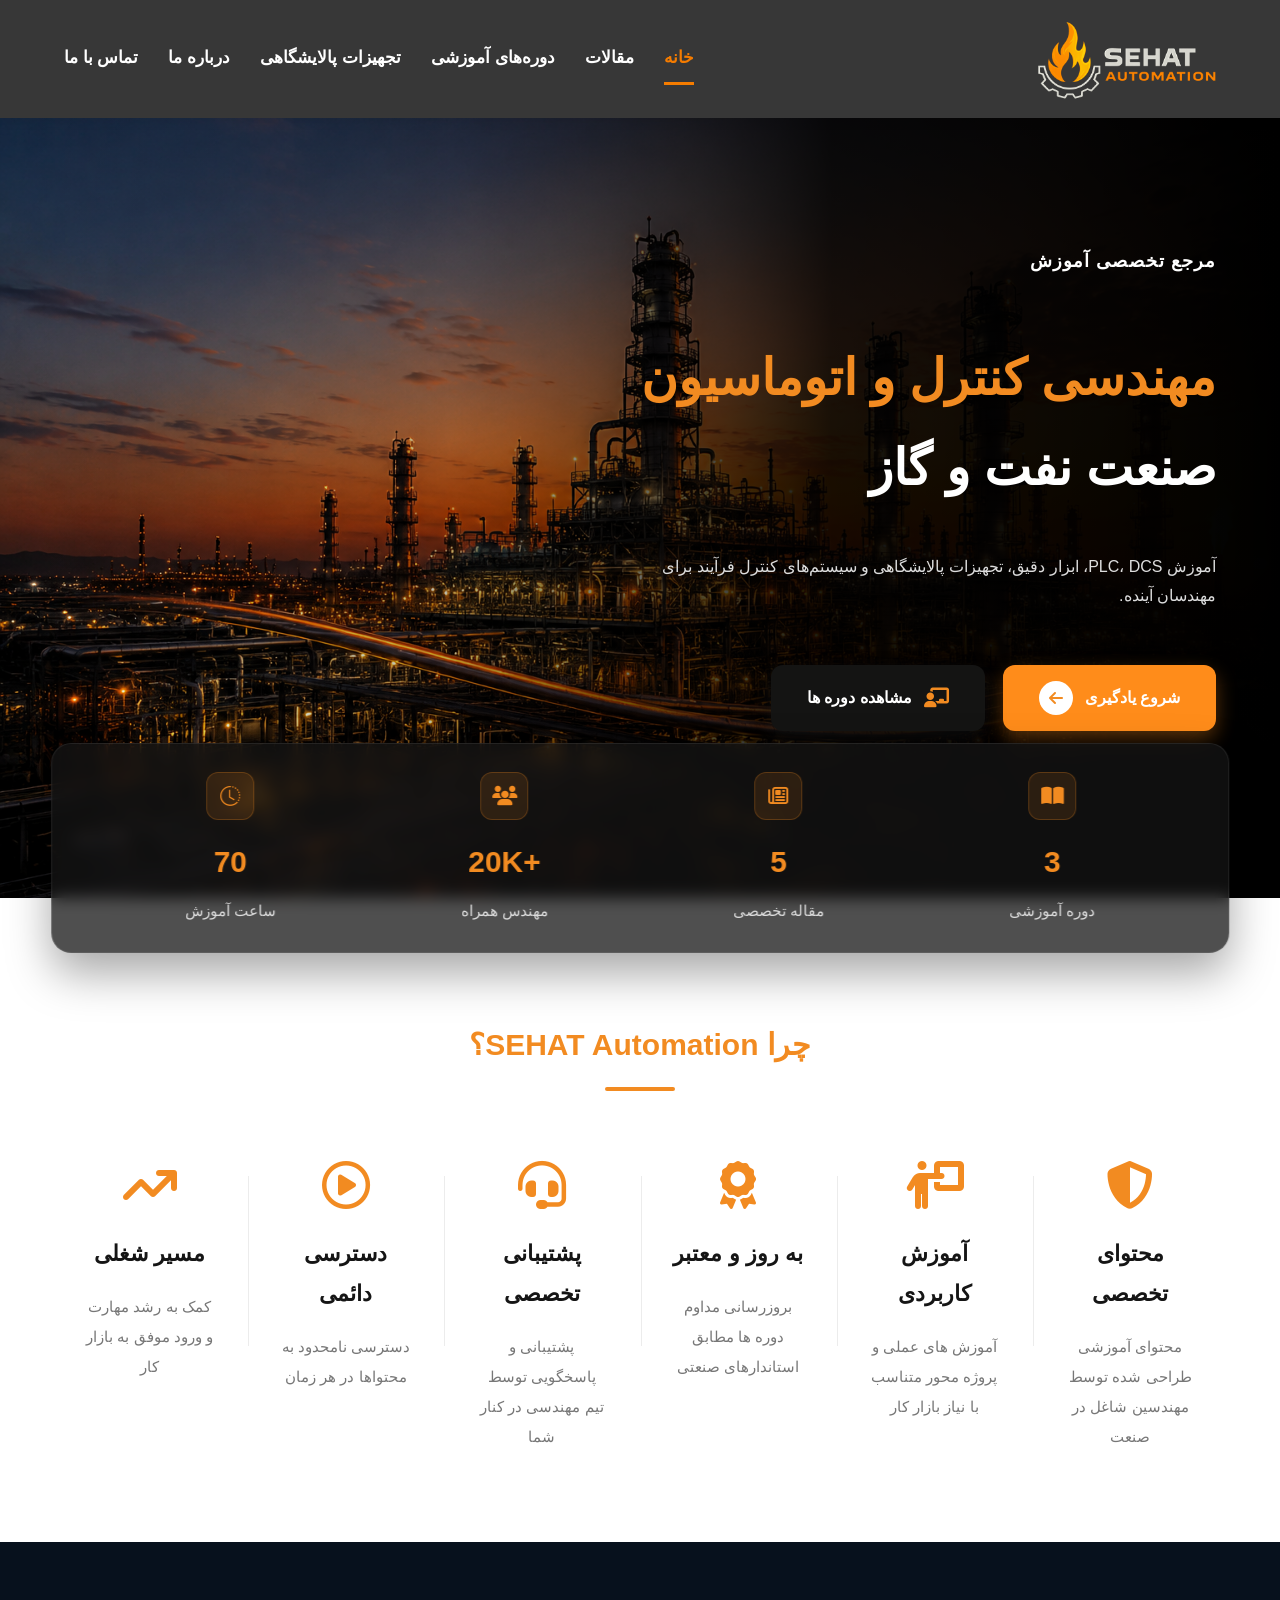
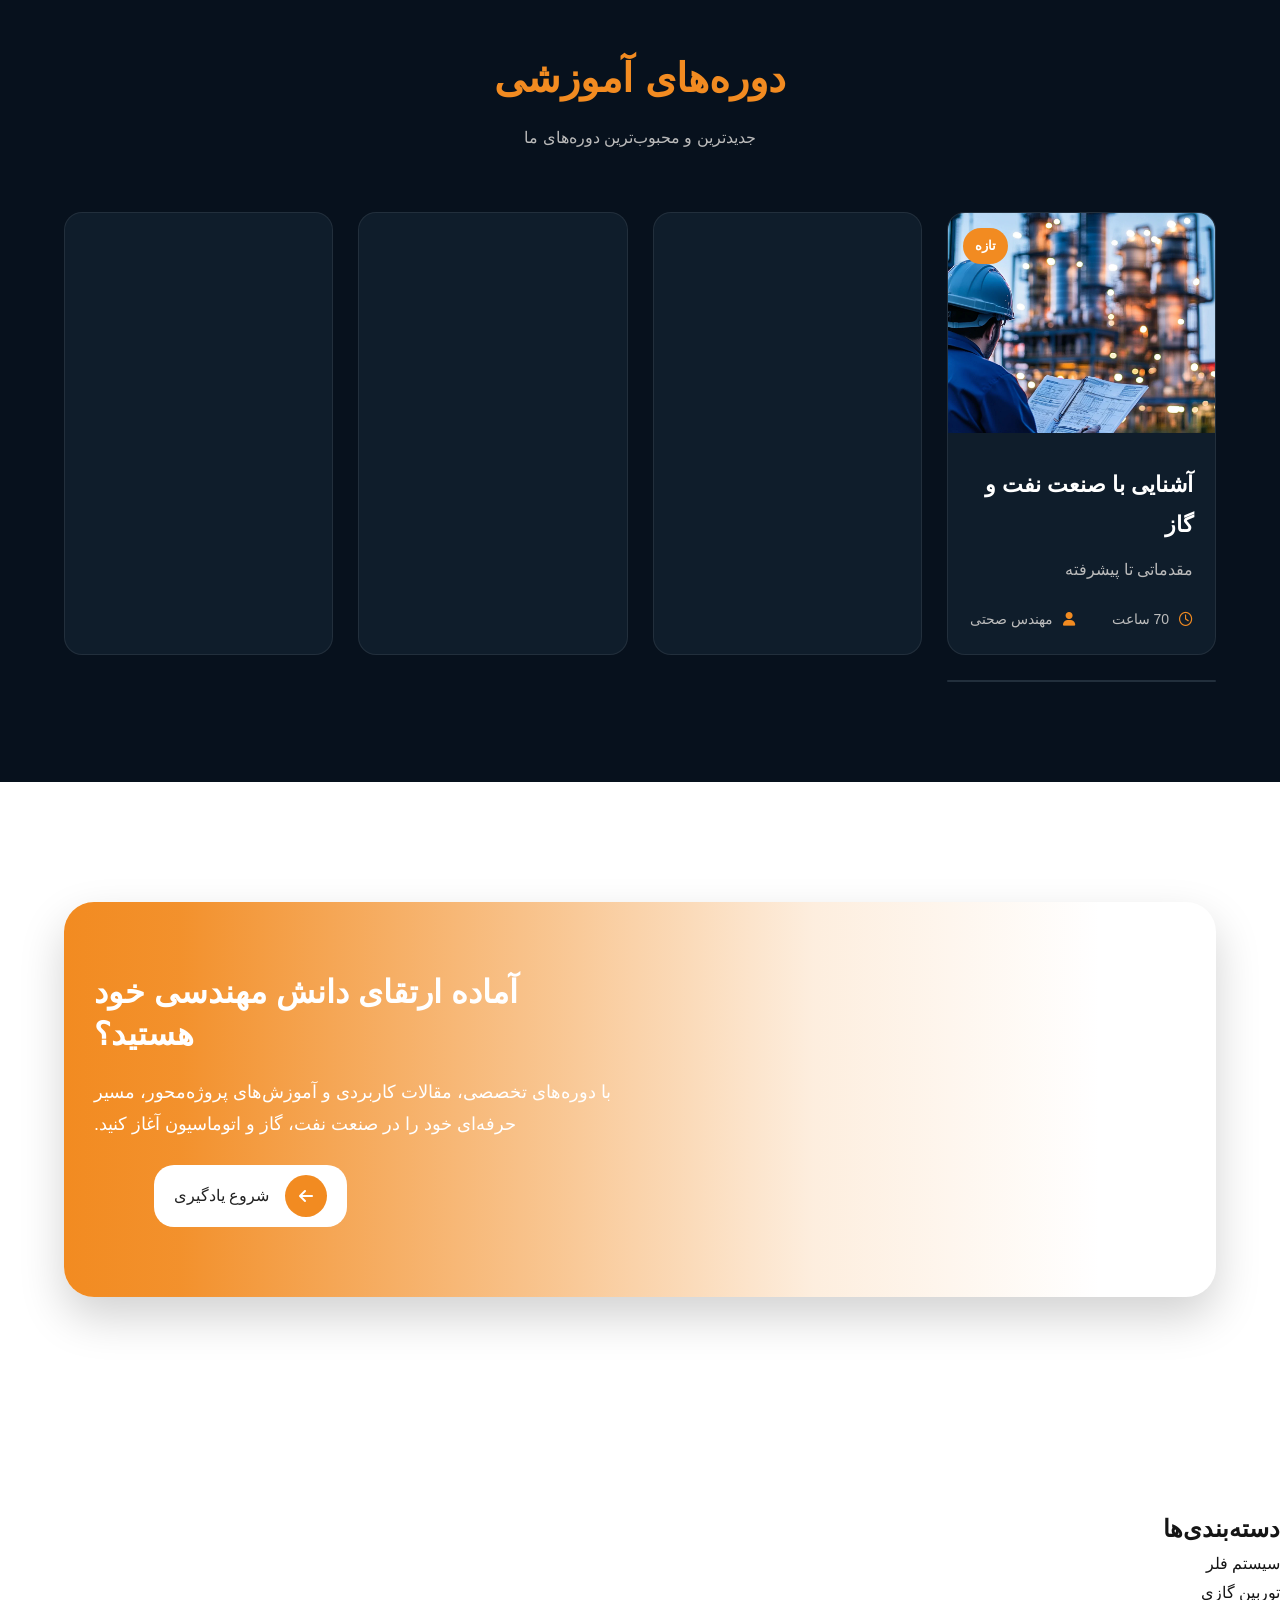
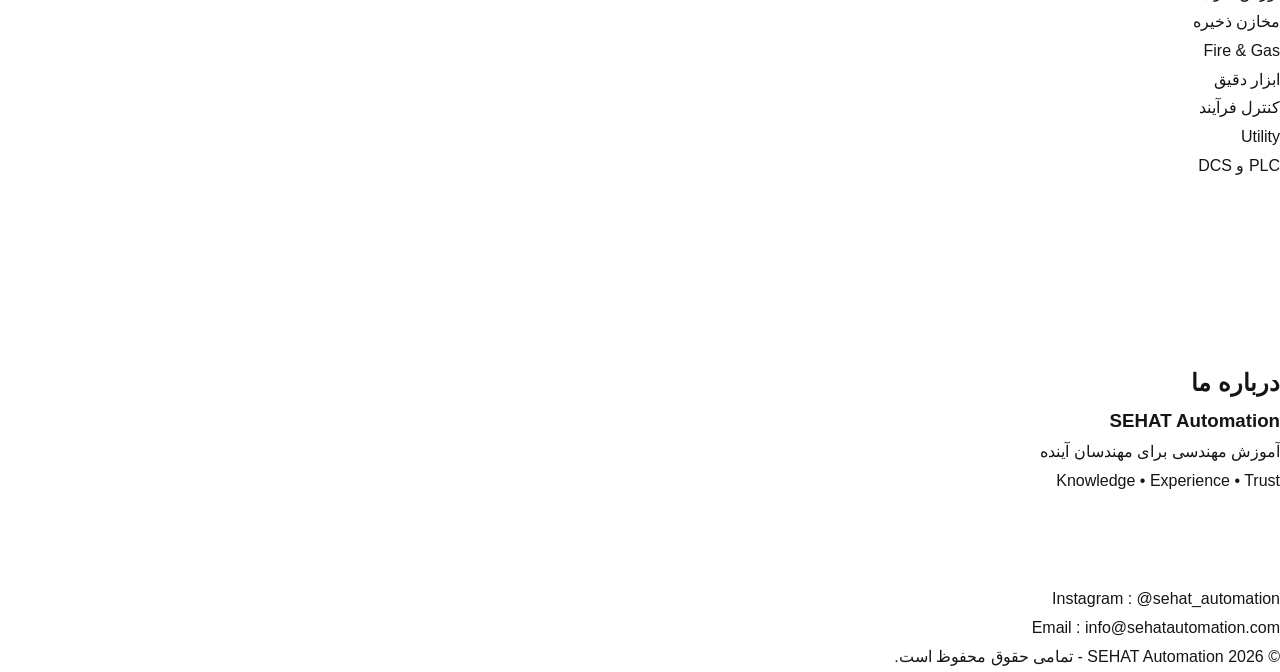
==== index.html @ bbd6100f "day5 cta" ====
<!DOCTYPE html>
<html lang="fa" dir="rtl">

<head>
    <meta charset="UTF-8">
    <meta name="viewport" content="width=device-width, initial-scale=1.0">
    <title>SEHAT Automation</title>

    <!-- فایل CSS -->
    <link rel="stylesheet" href="css/style.css">
    <link rel="stylesheet"
    href="https://cdnjs.cloudflare.com/ajax/libs/font-awesome/6.5.2/css/all.min.css">
    <link rel="stylesheet"
    href="https://cdn.jsdelivr.net/npm/bootstrap-icons@1.11.3/font/bootstrap-icons.min.css">
</head>

<body>

    <!-- Announcement 
    <section id="announcement">
        <p>جدیدترین آموزش: کاهش دود فلر به روش Air Assisted Flare منتشر شد.</p>
    </section>
    -->

    <!-- Header -->
    <header>
        <div class="container header-container">
            
        <img src="images/logo.PNG" alt="لوگوی SEHAT Automation" class="logo" >
       
        
        <nav>

            <a href="#" class="active">خانه</a>

            <a href="#">مقالات</a>

            <a href="#">دوره‌های آموزشی</a>

            <a href="#">تجهیزات پالایشگاهی</a>

            <a href="#">درباره ما</a>

            <a href="#">تماس با ما</a>

         </nav>
           </div>
    </header>

    <!-- Hero -->
    <section id="hero">
    <div class="container">
        <div class="hero-content">
            <span class="hero-subtitle">
                مرجع تخصصی آموزش
            </span>
            <h1>
                <span> مهندسی کنترل و اتوماسیون</span>
                <br>
                صنعت نفت و گاز
            </h1>

            <p>
                آموزش PLC، DCS، ابزار دقیق، تجهیزات پالایشگاهی
                و سیستم‌های کنترل فرآیند برای مهندسان آینده.
            </p>

            <div class="hero-buttons">

                <a href="#" class="btn btn-primary">
                    شروع یادگیری
                     <span class="btn-icon">
                       <i class="fa-solid fa-arrow-left"></i>
                     </span>
                </a>

                <a href="#" class="btn btn-outline">
                    <i class="fa-solid fa-chalkboard-user"></i>
                    مشاهده دوره ها
                </a>

            </div>

        </div>

    </div>

    <div class="hero-stats">

            <div class="stat-item">
                <i class="fa-solid fa-book-open"></i>
                <h3>3</h3>
                <p>دوره آموزشی</p>
            </div>

            <div class="stat-item">
                <i class="fa-regular fa-newspaper"></i>
                <h3>5</h3>
                <p>مقاله تخصصی</p>
            </div>

            <div class="stat-item">
                <i class="fa-solid fa-users"></i>
                <h3>+20K</h3>
                <p>مهندس همراه</p>
            </div>

            <div class="stat-item">
                 <i class="bi bi-clock-history"></i>
                <h3>70</h3>
                <p>ساعت آموزش</p>
            </div>

        </div>

    

</section>

    <!-- About -->
    <section id="about">
        <div class="container"> 
            <div class="section-title">
                <h2>چرا SEHAT Automation؟</h2>
                <span></span>
            </div>
            <!-- About محتوای تخصصی -->
            <div class="features">
                <div class="feature">
                    <i class="fa-solid fa-shield-halved"></i>
                    <h3>محتوای تخصصی</h3>
                    <p>
                        محتوای آموزشی طراحی شده توسط مهندسین شاغل در صنعت
                    </p>
                </div>
                <!-- About آموزش کاربردی-->
                <div class="feature">
                    <i class="fa-solid fa-person-chalkboard"></i>
                    <h3>آموزش کاربردی</h3>
                    <p>
                        آموزش های عملی و پروژه محور متناسب با نیاز بازار کار
                    </p>
                </div>
                <!-- About به روز و معتبر -->
                <div class="feature">
                    <i class="fa-solid fa-award"></i>
                    <h3>به روز و معتبر</h3>
                    <p>
                        بروزرسانی مداوم دوره ها مطابق استاندارهای صنعتی
                    </p>
                </div>
                <!-- About پشتیبانی تخصصی -->
                <div class="feature">
                    <i class="fa-solid fa-headset"></i>
                    <h3>پشتیبانی تخصصی</h3>
                    <p>
                        پشتیبانی و پاسخگویی توسط تیم مهندسی در کنار شما
                    </p>
                </div>
                <!-- About دسترسی دائمی -->
                <div class="feature">
                    <i class="fa-regular fa-circle-play"></i>
                    <h3>دسترسی دائمی</h3>
                    <p>
                        دسترسی نامحدود به محتواها در هر زمان
                    </p>
                </div>
                 <!-- About مسیر شغلی -->
                <div class="feature">
                    <i class="fa-solid fa-arrow-trend-up"></i>
                    <h3>مسیر شغلی</h3>
                    <p>
                        کمک به رشد مهارت و ورود موفق به بازار کار
                    </p>
                </div>
            </div>
</div>
    </section>

    <!-- Articles 
    <section id="articles">

        <h2>جدیدترین آموزش‌ها</h2>

        <div class="cards">

            <article class="card">

                <img src="images/flare.jpg" alt="flare">
                <div class="card-content">
                <h3>کاهش دود فلر </h3>

                <p>
                    بررسی عملکرد سیستم Air Assist و نقش آن در کاهش دود فلر.
                </p>

                <a href="#">مطالعه مقاله</a>

                </div>
            </article>

            <article class="card">

                <img src="images/dcs.jpg" alt="سیستم DCS">

                <div class="card-content">
                <h3>آشنایی با سیستم DCS</h3>

                <p>
                    معرفی سیستم کنترل توزیع‌شده در پالایشگاه.
                </p>

                <a href="#">مطالعه مقاله</a>

                </div>
            </article>

            <article class="card">

                <img src="images/utility.jpg" alt="واحدهای Utility">
                <div class="card-content">
                <h3>واحدهای Utility پالایشگاه</h3>

                <p>
                    بررسی واحدهای پشتیبانی و خدمات پالایشگاه.
                </p>

                <a href="#">مطالعه مقاله</a>

                </div>
            </article>

        </div>

    </section>


    -----------------------------css-----------------------------------
    .cards{

    display: flex;
    justify-content: center;
    gap: 30px;
    flex-wrap: wrap;

}

.card{
    width: 340px;
    background: #fff;
    border-radius: 18px;
    overflow: hidden;
    box-shadow: 0 8px 20px rgba(0, 0, 0, 0.08);
    transition:
    transform 0.45s cubic-bezier(0.22, 1, 0.36, 1),
    box-shadow 0.45s cubic-bezier(0.22, 1, 0.36, 1);

}
.card-content{
    padding: 20px;
}
.card:hover{
    transform: translateY(-12px) scale(1.02);
    box-shadow: 0 20px 45px rgba(0, 0, 0, 0.15);
}

.card img {
    width: 100%;
    height: 180px;
    object-fit: cover;
    border-radius: 12px 12px 0 0;
    display: block;
    transition: .5s;
}
.card:hover img{
    transform: scale(1.08);
}

-->


<!----------دوره های آموزشی ---------------------->
<section id="courses">

    <div class="container">

        <div class="section-title">

            <h2>دوره‌های آموزشی</h2>

            <p>جدیدترین و محبوب‌ترین دوره‌های ما</p>

        </div>

        <div class="course-wrapper">

            <!-- Card 1 -->
            <article class="course-card">

                     <div class="course-image">

                        <img src="images/oil_and_gas_industry.JPG" alt="oil and gas industry">

                        <span class="badge">تازه</span>

                    </div>

                    <div class="course-content">

                            <h3>آشنایی با صنعت نفت و گاز</h3>

                            <p>مقدماتی تا پیشرفته</p>

                            <div class="course-info">

                                <span>
                                    <i class="fa-regular fa-clock"></i>
                                     70 ساعت
                                </span>

                                <span>
                                    <i class="fa-solid fa-user"></i>
                                     مهندس صحتی
                                </span>

                            </div>

                    </div>

            </article>
           
            

            <!-- Card 2 -->

            <article class="course-card">

            </article>

            <!-- Card 3 -->

            <article class="course-card">

            </article>

            <!-- Card 4 -->

            <article class="course-card">

            </article>
            <!-- Card 5 -->

            <article class="course-card">

            </article>

                   </div>

                </div>

            </section>


<!-- cta -->
   <section id="cta">

    <div class="container">

        <div class="cta-box">

            <div class="cta-content">


                <h2>
                    آماده ارتقای دانش مهندسی خود هستید؟
                </h2>

                <p>
                    با دوره‌های تخصصی، مقالات کاربردی و آموزش‌های پروژه‌محور،
                    مسیر حرفه‌ای خود را در صنعت نفت، گاز و اتوماسیون آغاز کنید.
                </p>
                
            </div>
            <div class="cta-buttons">
                     <a href="#" class="cta-btn">

                            <span class="arrow">
                                <i class="fa-solid fa-arrow-left"></i>
                             </span>

                                     شروع یادگیری

                      </a>
                </div>
        </div>

    </div>

</section>
<!-- Categories -->
    <section id="categories">

        <h2>دسته‌بندی‌ها</h2>

        <ul>

            <li>سیستم فلر</li>

            <li>توربین گازی</li>

            <li>مخازن ذخیره</li>

            <li>Fire & Gas</li>

            <li>ابزار دقیق</li>

            <li>کنترل فرآیند</li>

            <li>Utility</li>

            <li>PLC و DCS</li>

        </ul>

    </section>

   
    <!-- About Brand -->
    <section id="brand">

        <h2>درباره ما</h2>

        <article>

            <h3>SEHAT Automation</h3>

            <p>آموزش مهندسی برای مهندسان آینده</p>

            <p>Knowledge • Experience • Trust</p>

        </article>

    </section>

    <!-- Footer -->

    <footer>

        <p>Instagram : @sehat_automation</p>

        <p>Email : info@sehatautomation.com</p>

        <p>© 2026 SEHAT Automation - تمامی حقوق محفوظ است.</p>

    </footer>

</body>

</html>
---- css/style.css ----
*{
    margin:0;
    padding:0;
    box-sizing:border-box;
}

:root{
    /* Colors */
    --orange:#f28b21;
    --dark:#151515;
    --gray:#666;
    --light:#f8f8f8;
    --white:#fff;

    /* Radius */
    --radius:14px;

    /* Shadow */
    --shadow:0 10px 25px rgba(0,0,0,.12);

    /* Transition */
    --transition:.3s ease;
}


.container{
    width:90%;
    max-width:1200px;
    margin:auto;
}
#about,
#articles,
#categories,
#stats,
#brand{

    padding:90px 0;

}
body{
    font-family:sans-serif;
    direction:rtl;
    background:var(--white);
    color:var(--dark);
    line-height:1.8;
    margin: 0;
    font-family: 'Segoe UI', Tahoma, Geneva, Verdana, sans-serif;
}

header{
    background: rgba(21, 21, 21, 0.85);
    backdrop-filter: blur(10px);

    box-shadow: 0 2px 12px rgba(0,0,0,.2);

    position:sticky;
    top:0;
    z-index:1000;
    box-shadow:0 2px 12px rgba(0,0,0,.08);
    padding:18px 0;
}

.header-container{
    display: flex;
    justify-content: space-between;
    align-items: center;
}

.logo{
    
    width: 180px;
    height:auto;
    display:block;
}

.logo-box{
display:flex;
align-items:center;
gap:15px;
}


nav{
    display: flex;
    justify-content: center;
    gap: 30px;
}

nav a{
   text-decoration: none;
   color: var(--white);
   font-size: 17px;
   font-weight: 600;

   padding: 10px 0;
   position: relative;
   transition:
   color .3s,
   transform .3s;
   padding-bottom: 8px;

}


nav a:hover{
   color: #f57c00;
   border-bottom: 3px solid #f57c00;
   transform: translateY(-3px);
}

nav a.active{
   color: #f57c00;
   border-bottom: 3px solid #f57c00;

}


#hero{

    position: relative;
    min-height: 780px;
    padding: 0;
    background:
        linear-gradient(
            to left,
            rgba(0,0,0,1) 0%,
            rgba(0,0,0,0.9) 35%,
            rgba(0,0,0,.25) 65%,
            rgba(0,0,0,0) 100%
        ),
        url("../images/hero2.png");

    background-size: cover;
    background-position: center;
    background-repeat: no-repeat;
}

#hero .container{
    position: relative;
    min-height: 700px;
    display:flex;
    align-items:center;
}

#hero .hero-content{
    max-width: 600px;
    color: #fff;
    padding-top:40px;
    display:flex;
    flex-direction:column;
    gap:20px;
}
#hero h1{
    color: white;
    font-size: 50px;
    margin:20px 0;
}

#hero h1 span{
    color: var(--orange);
}

#hero p{
    color: #ddd;
}

#hero .hero-subtitle{
    color: white;
    font-size: 18px;
    font-weight: 700;
    letter-spacing: 1px;
    margin-bottom:15px;
}


#hero .hero-buttons{
    display: flex;
    gap: 18px;
    margin-top: 35px;
}

.btn{
    display: inline-flex;
    align-items: center;
    justify-content: center;
    padding: 16px 36px;
    border-radius: 12px;
    font-size: 16px;
    font-weight: 600;
    text-decoration: none;
    transition: all .3s ease;
    cursor: pointer;
    gap:12px;
}

.btn-icon{

    width:34px;
    height:34px;
    border-radius:50%;
    background:white;
    color:var(--orange);
    display:flex;
    justify-content:center;
    align-items:center;
    transition:.3s;
}
.btn-primary:hover .btn-icon{
    transform:translateX(-4px);
}
.btn-outline i{

    color:var(--orange);

    font-size:20px;

}
.btn-primary{
    background: #ff8c1a;
    color: white;
    border: none;
    box-shadow: 0 8px 20px rgba(255,140,26,.35);
}

.btn-primary:hover{
    background:#ff9d3d;
    transform: translateY(-3px);
    box-shadow: 0 12px 25px rgba(255,140,26,.45);
}


.btn-outline{
    background: #141413;
    color: white;
    border: none;
    box-shadow: 0 8px 20px rgba(34, 34, 33, 0.35);

}
.btn-outline:hover{
    background:rgb(43, 42, 42);
    transform: translateY(-3px);
    box-shadow: 0 12px 25px rgba(34, 34, 33, 0.35);
}


.hero-stats{

    position: absolute;
    bottom: -55px;
    left: 50%;
    transform: translateX(-50%);
    width: 92%;
    max-width: 1200px;
    display:flex;
    justify-content:space-around;
    align-items:center;
    padding:28px 40px;
    border-radius:20px;
    background:rgba(20,20,20,.75);
    backdrop-filter:blur(10px);
    border:1px solid rgba(255,255,255,.08);
    backdrop-filter: blur(8px);
    box-shadow:0 20px 45px rgba(0,0,0,.35);
    z-index:50;
}
.stat-item i{
    width:48px;
    height:48px;
    display:flex;
    align-items:center;
    justify-content:center;
    margin:0 auto 15px;
    color:var(--orange);
    background:rgba(242,139,33,.12);
    border:1px solid rgba(242,139,33,.25);
    border-radius:12px;
    font-size:20px;
}
.stat-item i{
    transition:.3s;
}

.stat-item:hover i{
    transform:rotate(10deg);
    color:white;
}
.stat-item{
    text-align:center;
    color:white;
}
.stat-item h3{

    color:var(--orange);

    font-size:30px;

    margin-bottom:8px;

}
.stat-item p{

    color:#bbb;
    font-size:15px;
}

#about{
    padding-top:120px;
    
    background:var(--white);
}

.section-title{
    text-align: center;
    margin-bottom: 70px;
}
.section-title h2{
    font-size: 30px;
    color: var(--orange);
}
.section-title span{
    display: block;
    width: 70px;
    height: 4px;
    background: var(--orange);
    margin: 15px auto 0;
    border-radius: 20px;
}
.features{
display: grid;
grid-template-columns: repeat(6,1fr);
gap: 25px;
}
.feature{
    flex: 1;
    text-align: center;
    padding: 0 20px;
    position: relative;
}
.feature:not(:last-child)::after{
    content: "";
    position: absolute;
    left: -12px;
    top: 15px;
    width: 1px;
    height: 170px;
    background: #ececec;
}
.feature i{
    font-size: 48px;
    color: var(--orange);
    margin-bottom: 25px;

}

.feature h3{
    font-size: 22px;
    margin-bottom: 18px;
}

.feature p{
    color: #777;
    line-height: 2;
    font-size: 15px;

}





#courses{
    padding:100px 0;
    background:#07111d;
}

#courses .section-title{
    text-align:center;
    margin-bottom:60px;

}

#courses h2{
    color:var(--orange);
    font-size:40px;
}

#courses p{
    color:#bbb;
    margin-top:10px;
}
.course-wrapper{
    display:grid;
    grid-template-columns:repeat(4,1fr);
    gap:25px;

}
.course-card{
    background:#0f1d2b;
    border-radius:18px;
    overflow:hidden;
    transition:.35s;
    border:1px solid rgba(255,255,255,.08);
}
.course-card:hover{
    transform:translateY(-8px);
    box-shadow:0 20px 35px rgba(0,0,0,.35);
}
.course-image{
    position:relative;
    overflow:hidden;
}
.course-image img{
    width:100%;
    height:220px;
    object-fit:cover;
    transition:.5s;
}
.course-card:hover img{
    transform:scale(1.08);
}
.badge{
    position:absolute;
    top:15px;
    left:15px;
    background:var(--orange);
    color:white;
    padding:6px 12px;
    border-radius:20px;
    font-size:13px;
    font-weight:bold;
}
.course-content{
    padding:22px;
}
.course-content h3{
    color:white;
    margin-bottom:12px;
    font-size:22px;
}
.course-content p{
    color:#b7b7b7;
    margin-bottom:22px;
}
.course-info{
    display:flex;
    justify-content:space-between;
    color:#bdbdbd;
    font-size:14px;
}
.course-info i{
    color:var(--orange);
    margin-left:6px;
}


/* ===========================
            CTA
=========================== */

#cta{
    padding:120px 0;
    background:#fff;
}

.cta-box{
    position:relative;
    overflow:hidden;
    border-radius:30px;
    min-height:340px;
   
    padding:70px 90px;
    background-image:
        linear-gradient(
            to right,
            rgba(242,139,33,1) 0%,
            rgba(242,139,33,.95) 10%,
            rgba(242,139,33,.7) 28%,
            rgba(242,139,33,.5) 42%,
            rgba(242,139,33,.15) 65%,
            rgba(242,139,33,0) 90%
        ),
        url("../images/cta.png");
    background-size:cover;
    background-position: right;
    background-repeat:no-repeat;
    box-shadow:
        0 20px 45px rgba(0,0,0,.18);
}
.cta-content{
    max-width: 520px;
    color: #fff;
    margin-left: 0; 
    margin-right: auto;  
    text-align: left;    /* متن فارسی همچنان راست‌چین */
    direction: rtl;
    transform: translateX(-60px);
    position: relative;
}
.cta-content p{
    font-size:18px;
}
.cta-buttons{
    width:100%;
    margin-left: 0; 
    margin-right: auto;  
    text-align: left;
    margin-top:25px;
}
.btn_position{ 
    left:0;
    transform:none;
    margin-top:35px;
    margin-left:0px; 
}
.cta-content h2{
    font-size:32px;
    line-height:1.3;
    margin-bottom:20px;
}
.cta-btn{
    display:inline-flex;
    align-items:center;
    left: 0;
    gap:16px;
    background:#fff;
    color:#222;
    text-decoration:none;
    padding:10px 20px;
    border-radius:20px;
    font-weight:500;
    transition:.4s;
}
.cta-btn .arrow{
    width:42px;
    height:42px;
    border-radius:50%;
    background:var(--orange);
    color:#fff;
    display:flex;
    justify-content:center;
    align-items:center;
    transition:.35s;
}
.cta-btn:hover{
    transform:translateY(-3px);
    box-shadow:
        0 18px 35px rgba(0,0,0,.18);
}
.cta-btn:hover .arrow{
    transform:translateX(-1px);
}
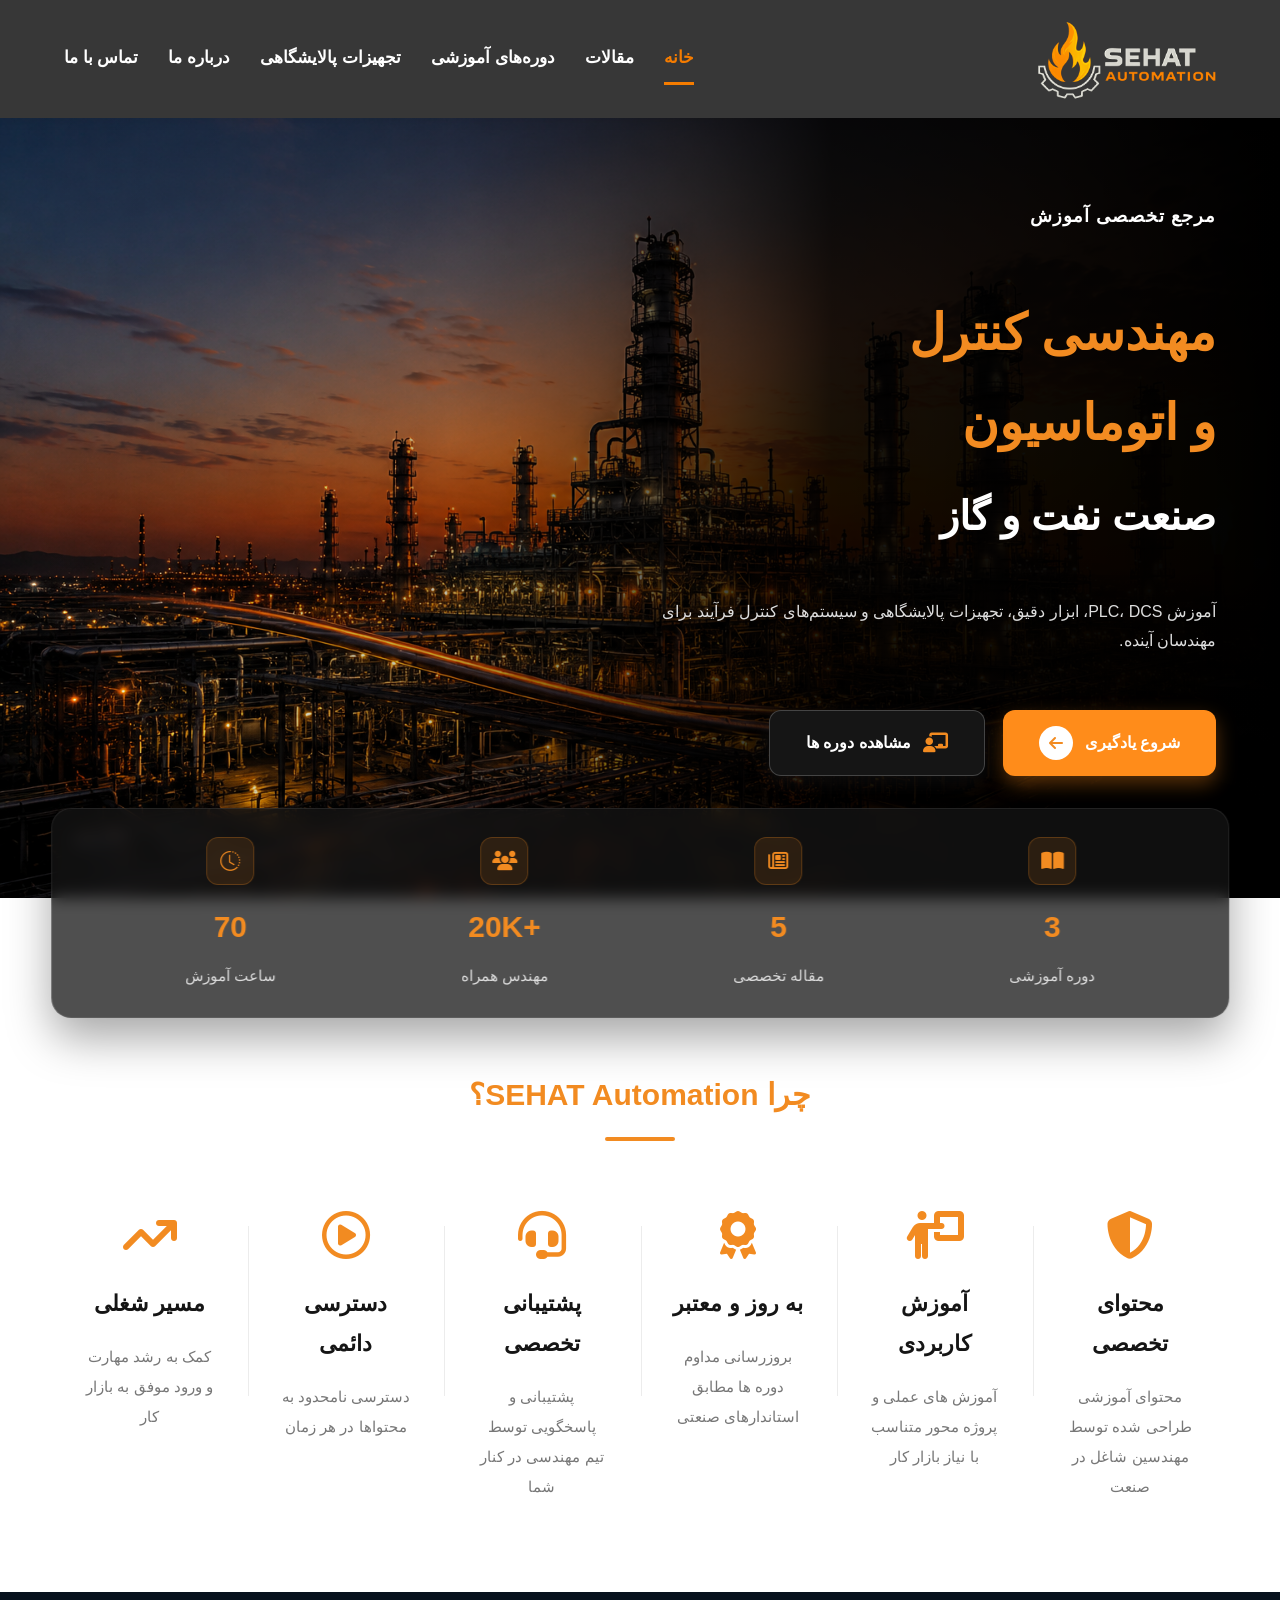
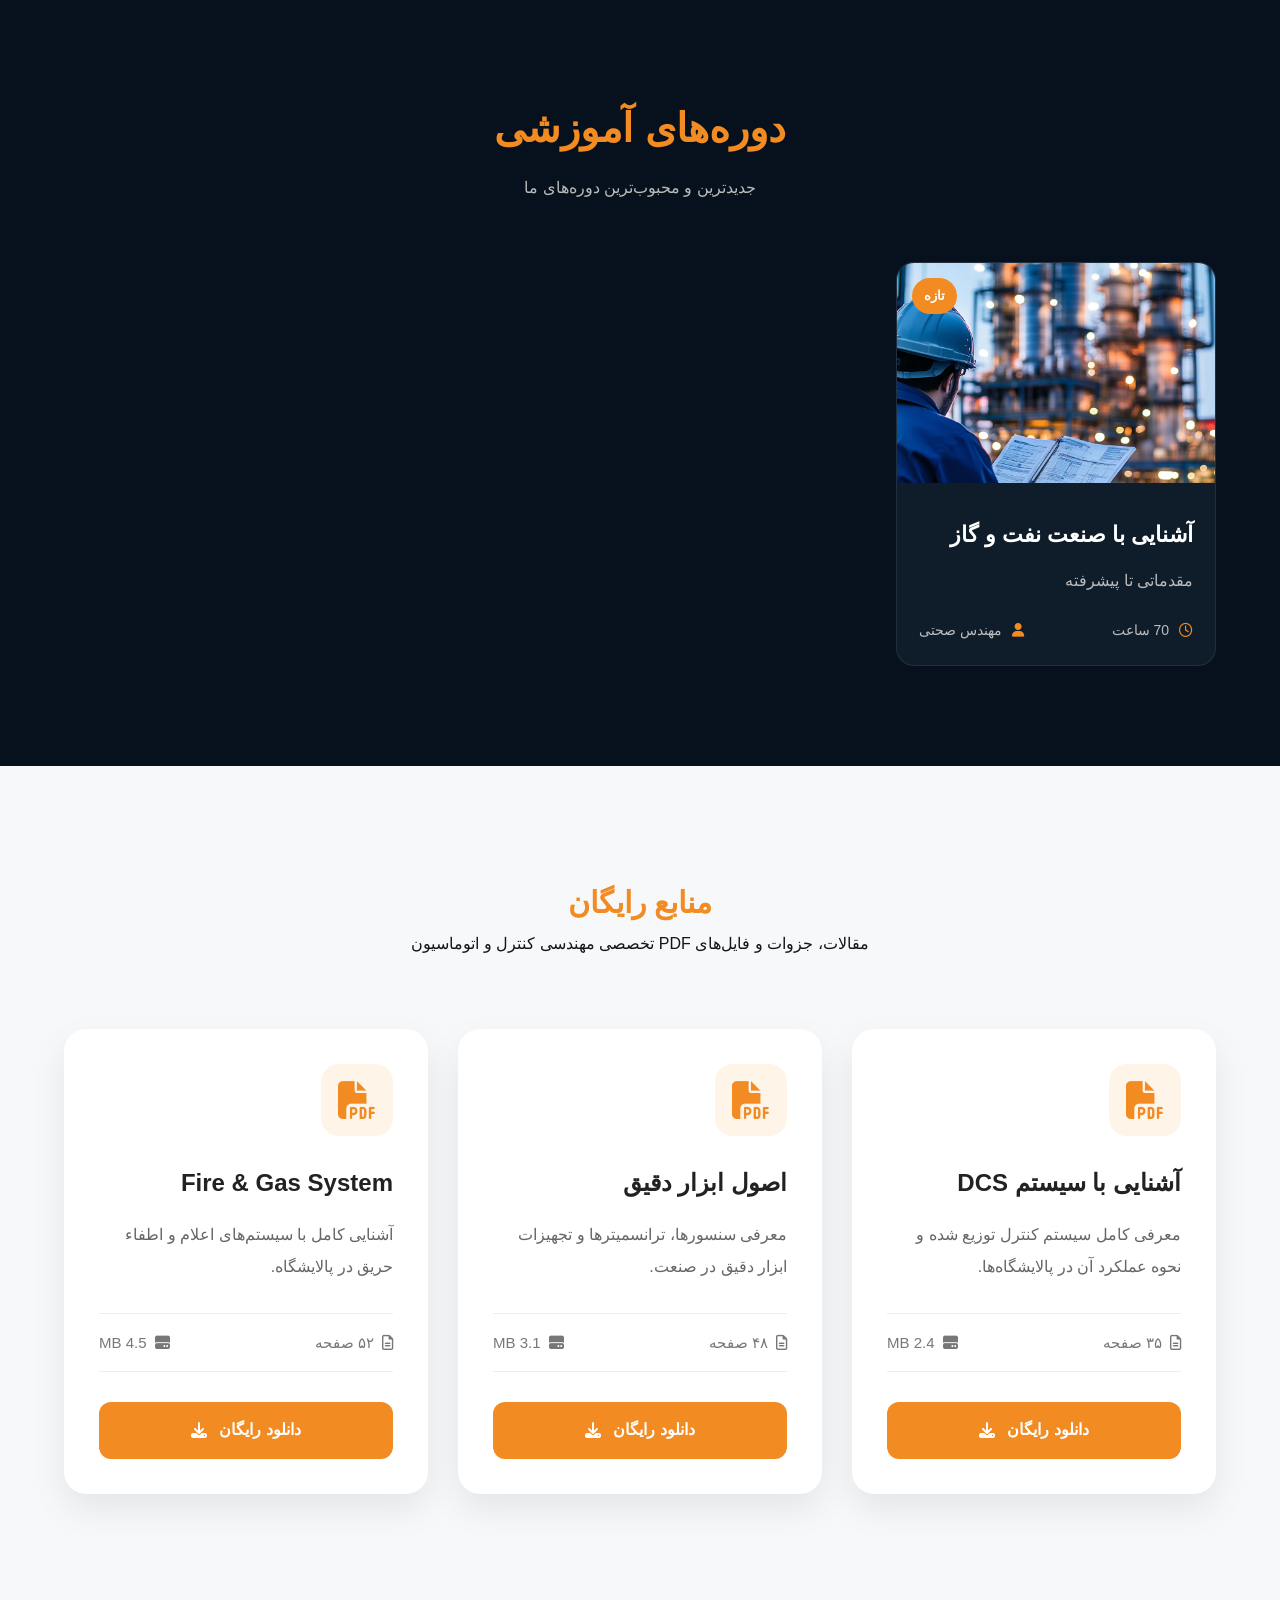
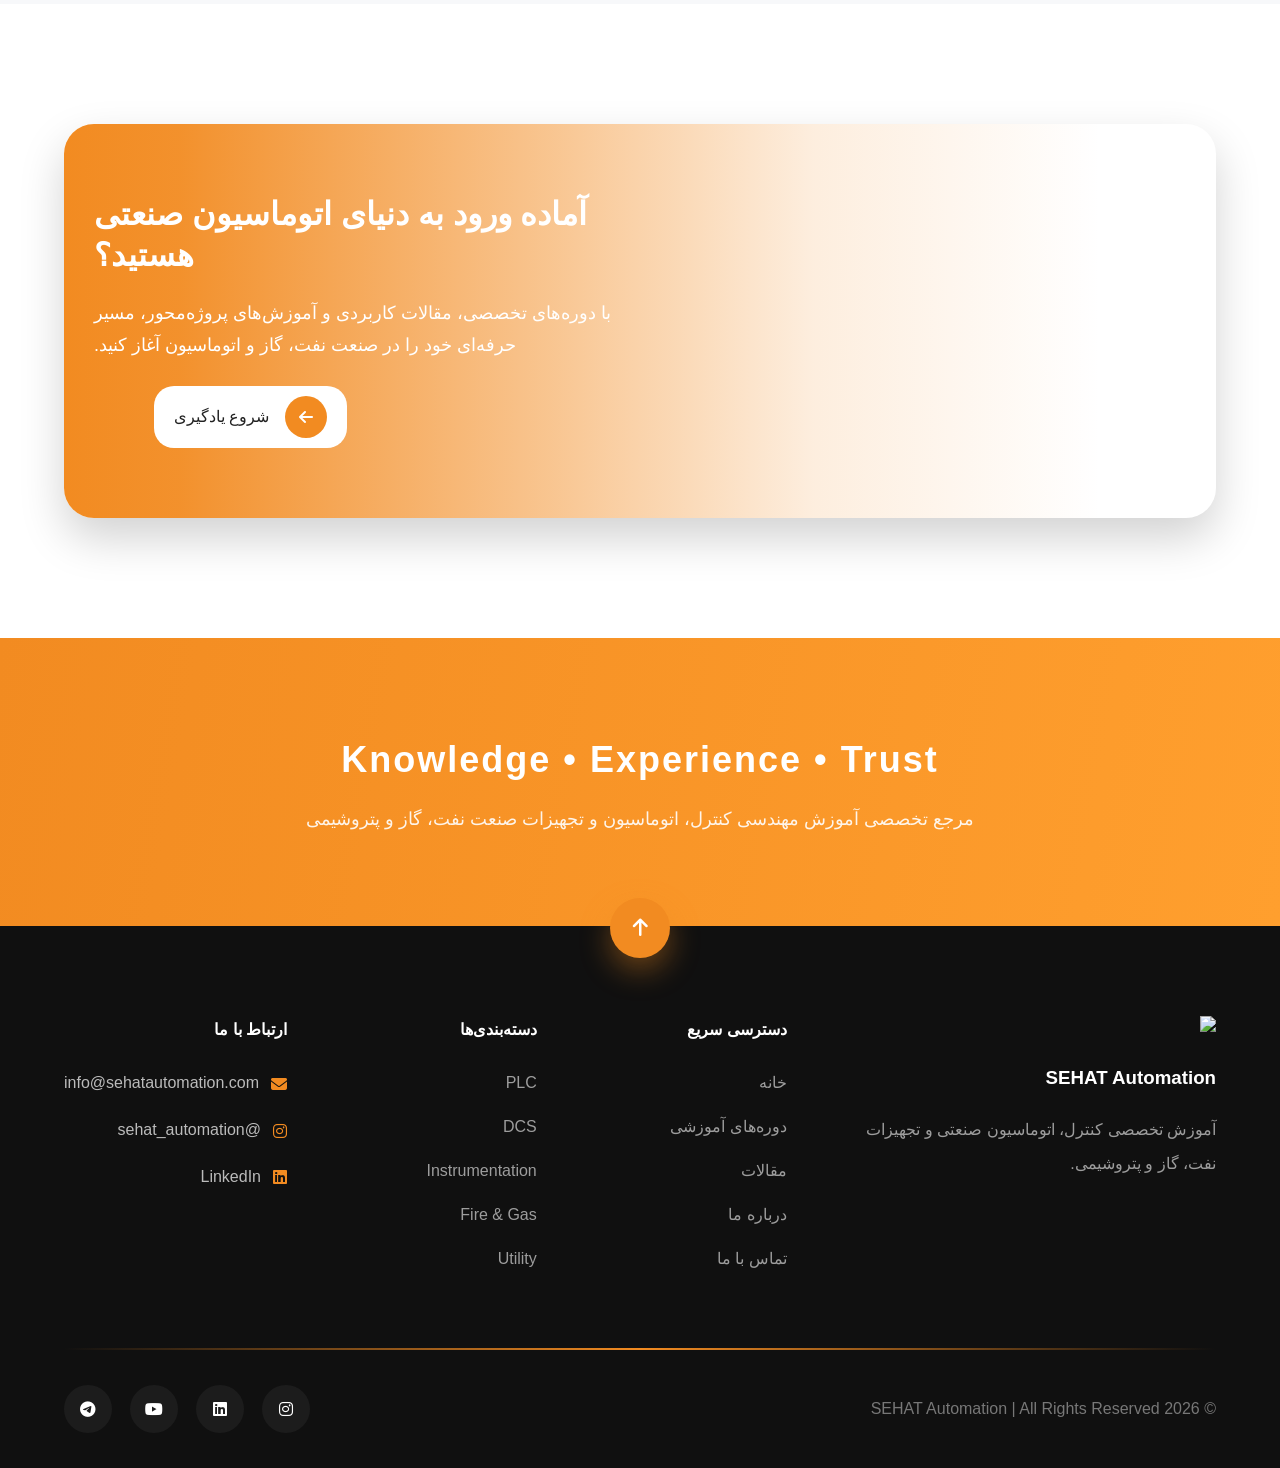
==== commit 5ce0a355: "Implement responsive layout and mobile navigation" ====
--- a/index.html
+++ b/index.html
@@ -16,40 +16,49 @@
     href="https://cdn.jsdelivr.net/npm/bootstrap-icons@1.11.3/font/bootstrap-icons.min.css">
 </head>
 
-<body>
-
-    <!-- Announcement 
-    <section id="announcement">
-        <p>جدیدترین آموزش: کاهش دود فلر به روش Air Assisted Flare منتشر شد.</p>
-    </section>
-    -->
-
-    <!-- Header -->
+
+<body id="top">
+
+    
+
+    <!--====================== Header ===============================-->
     <header>
-        <div class="container header-container">
-            
-        <img src="images/logo.PNG" alt="لوگوی SEHAT Automation" class="logo" >
-       
-        
-        <nav>
-
-            <a href="#" class="active">خانه</a>
-
-            <a href="#">مقالات</a>
-
-            <a href="#">دوره‌های آموزشی</a>
-
-            <a href="#">تجهیزات پالایشگاهی</a>
-
-            <a href="#">درباره ما</a>
-
-            <a href="#">تماس با ما</a>
-
-         </nav>
-           </div>
-    </header>
-
-    <!-- Hero -->
+
+<div class="container header-container">
+
+    <img src="images/logo.PNG" 
+         alt="لوگوی SEHAT Automation" 
+         class="logo">
+
+
+    <!-- Mobile Menu Button -->
+    <button class="menu-toggle">
+        <i class="fa-solid fa-bars"></i>
+    </button>
+
+
+    <nav class="main-nav">
+
+        <a href="#" class="active">خانه</a>
+
+        <a href="#">مقالات</a>
+
+        <a href="#">دوره‌های آموزشی</a>
+
+        <a href="#">تجهیزات پالایشگاهی</a>
+
+        <a href="#">درباره ما</a>
+
+        <a href="#">تماس با ما</a>
+
+    </nav>
+
+
+</div>
+
+</header>
+
+    <!--========================= Hero==================================== -->
     <section id="hero">
     <div class="container">
         <div class="hero-content">
@@ -57,9 +66,11 @@
                 مرجع تخصصی آموزش
             </span>
             <h1>
-                <span> مهندسی کنترل و اتوماسیون</span>
+                <span>مهندسی کنترل</span>
                 <br>
-                صنعت نفت و گاز
+                <span>و اتوماسیون</span>
+                <br>
+                <small>صنعت نفت و گاز</small>
             </h1>
 
             <p>
@@ -119,7 +130,7 @@
 
 </section>
 
-    <!-- About -->
+    <!--===================================== About ==================================-->
     <section id="about">
         <div class="container"> 
             <div class="section-title">
@@ -179,109 +190,9 @@
 </div>
     </section>
 
-    <!-- Articles 
-    <section id="articles">
-
-        <h2>جدیدترین آموزش‌ها</h2>
-
-        <div class="cards">
-
-            <article class="card">
-
-                <img src="images/flare.jpg" alt="flare">
-                <div class="card-content">
-                <h3>کاهش دود فلر </h3>
-
-                <p>
-                    بررسی عملکرد سیستم Air Assist و نقش آن در کاهش دود فلر.
-                </p>
-
-                <a href="#">مطالعه مقاله</a>
-
-                </div>
-            </article>
-
-            <article class="card">
-
-                <img src="images/dcs.jpg" alt="سیستم DCS">
-
-                <div class="card-content">
-                <h3>آشنایی با سیستم DCS</h3>
-
-                <p>
-                    معرفی سیستم کنترل توزیع‌شده در پالایشگاه.
-                </p>
-
-                <a href="#">مطالعه مقاله</a>
-
-                </div>
-            </article>
-
-            <article class="card">
-
-                <img src="images/utility.jpg" alt="واحدهای Utility">
-                <div class="card-content">
-                <h3>واحدهای Utility پالایشگاه</h3>
-
-                <p>
-                    بررسی واحدهای پشتیبانی و خدمات پالایشگاه.
-                </p>
-
-                <a href="#">مطالعه مقاله</a>
-
-                </div>
-            </article>
-
-        </div>
-
-    </section>
-
-
-    -----------------------------css-----------------------------------
-    .cards{
-
-    display: flex;
-    justify-content: center;
-    gap: 30px;
-    flex-wrap: wrap;
-
-}
-
-.card{
-    width: 340px;
-    background: #fff;
-    border-radius: 18px;
-    overflow: hidden;
-    box-shadow: 0 8px 20px rgba(0, 0, 0, 0.08);
-    transition:
-    transform 0.45s cubic-bezier(0.22, 1, 0.36, 1),
-    box-shadow 0.45s cubic-bezier(0.22, 1, 0.36, 1);
-
-}
-.card-content{
-    padding: 20px;
-}
-.card:hover{
-    transform: translateY(-12px) scale(1.02);
-    box-shadow: 0 20px 45px rgba(0, 0, 0, 0.15);
-}
-
-.card img {
-    width: 100%;
-    height: 180px;
-    object-fit: cover;
-    border-radius: 12px 12px 0 0;
-    display: block;
-    transition: .5s;
-}
-.card:hover img{
-    transform: scale(1.08);
-}
-
--->
-
-
-<!----------دوره های آموزشی ---------------------->
+    
+
+<!--===========================course=============================-->
 <section id="courses">
 
     <div class="container">
@@ -333,37 +244,186 @@
            
             
 
-            <!-- Card 2 -->
-
-            <article class="course-card">
-
-            </article>
-
-            <!-- Card 3 -->
-
-            <article class="course-card">
-
-            </article>
-
-            <!-- Card 4 -->
-
-            <article class="course-card">
-
-            </article>
-            <!-- Card 5 -->
-
-            <article class="course-card">
-
-            </article>
-
+           
                    </div>
 
                 </div>
 
             </section>
 
-
-<!-- cta -->
+<!--================================ resources=============================-->
+
+ <section id="resources">
+
+    <div class="container">
+
+        <div class="section-title">
+
+            <h2>منابع رایگان</h2>
+
+            <p>مقالات، جزوات و فایل‌های PDF تخصصی مهندسی کنترل و اتوماسیون</p>
+
+        </div>
+
+        <div class="resources-grid">
+
+            <!-- Card -->
+
+            <div class="resource-card">
+
+                <div class="pdf-icon">
+
+                    <i class="fa-solid fa-file-pdf"></i>
+
+                </div>
+
+                <h3>آشنایی با سیستم DCS</h3>
+
+                <p>
+
+                    معرفی کامل سیستم کنترل توزیع شده و نحوه عملکرد آن در پالایشگاه‌ها.
+
+                </p>
+
+                <div class="file-info">
+
+                    <span>
+
+                        <i class="fa-regular fa-file-lines"></i>
+
+                        ۳۵ صفحه
+
+                    </span>
+
+                    <span>
+
+                        <i class="fa-solid fa-hard-drive"></i>
+
+                        2.4 MB
+
+                    </span>
+
+                </div>
+
+                <a href="#" class="download-btn">
+
+                    دانلود رایگان
+
+                    <i class="fa-solid fa-download"></i>
+
+                </a>
+
+            </div>
+
+
+
+            <!-- Card -->
+
+            <div class="resource-card">
+
+                <div class="pdf-icon">
+
+                    <i class="fa-solid fa-file-pdf"></i>
+
+                </div>
+
+                <h3>اصول ابزار دقیق</h3>
+
+                <p>
+
+                    معرفی سنسورها، ترانسمیترها و تجهیزات ابزار دقیق در صنعت.
+
+                </p>
+
+                <div class="file-info">
+
+                    <span>
+
+                        <i class="fa-regular fa-file-lines"></i>
+
+                        ۴۸ صفحه
+
+                    </span>
+
+                    <span>
+
+                        <i class="fa-solid fa-hard-drive"></i>
+
+                        3.1 MB
+
+                    </span>
+
+                </div>
+
+                <a href="#" class="download-btn">
+
+                    دانلود رایگان
+
+                    <i class="fa-solid fa-download"></i>
+
+                </a>
+
+            </div>
+
+
+
+            <!-- resource-card -->
+
+            <div class="resource-card">
+
+                <div class="pdf-icon">
+
+                    <i class="fa-solid fa-file-pdf"></i>
+
+                </div>
+
+                <h3>Fire & Gas System</h3>
+
+                <p>
+
+                    آشنایی کامل با سیستم‌های اعلام و اطفاء حریق در پالایشگاه.
+
+                </p>
+
+                <div class="file-info">
+
+                    <span>
+
+                        <i class="fa-regular fa-file-lines"></i>
+
+                        ۵۲ صفحه
+
+                    </span>
+
+                    <span>
+
+                        <i class="fa-solid fa-hard-drive"></i>
+
+                        4.5 MB
+
+                    </span>
+
+                </div>
+
+                <a href="#" class="download-btn">
+
+                    دانلود رایگان
+
+                    <i class="fa-solid fa-download"></i>
+
+                </a>
+
+            </div>
+
+        </div>
+
+    </div>
+
+</section>
+<!--============================================
+                     CTA
+================================================ -->
+
    <section id="cta">
 
     <div class="container">
@@ -374,7 +434,7 @@
 
 
                 <h2>
-                    آماده ارتقای دانش مهندسی خود هستید؟
+                    آماده ورود به دنیای اتوماسیون صنعتی هستید؟
                 </h2>
 
                 <p>
@@ -399,63 +459,191 @@
     </div>
 
 </section>
-<!-- Categories -->
-    <section id="categories">
-
-        <h2>دسته‌بندی‌ها</h2>
-
-        <ul>
-
-            <li>سیستم فلر</li>
-
-            <li>توربین گازی</li>
-
-            <li>مخازن ذخیره</li>
-
-            <li>Fire & Gas</li>
-
-            <li>ابزار دقیق</li>
-
-            <li>کنترل فرآیند</li>
-
-            <li>Utility</li>
-
-            <li>PLC و DCS</li>
-
-        </ul>
-
-    </section>
-
-   
-    <!-- About Brand -->
-    <section id="brand">
-
-        <h2>درباره ما</h2>
-
-        <article>
-
-            <h3>SEHAT Automation</h3>
-
-            <p>آموزش مهندسی برای مهندسان آینده</p>
-
-            <p>Knowledge • Experience • Trust</p>
-
-        </article>
-
-    </section>
-
-    <!-- Footer -->
-
-    <footer>
-
-        <p>Instagram : @sehat_automation</p>
-
-        <p>Email : info@sehatautomation.com</p>
-
-        <p>© 2026 SEHAT Automation - تمامی حقوق محفوظ است.</p>
-
-    </footer>
-
-</body>
-
-</html>+
+
+
+<!-- ================================================
+                   FOOTER BANNER
+===================================================-->
+  
+
+<section class="footer-banner">
+
+    <div class="container">
+
+        <h2>Knowledge • Experience • Trust</h2>
+
+        <p>
+            مرجع تخصصی آموزش مهندسی کنترل، اتوماسیون و تجهیزات صنعت نفت، گاز و پتروشیمی
+        </p>
+
+    </div>
+
+</section>
+
+
+
+<!------------FOOTER-------------->
+
+<footer>
+    <!-- دکمه بازگشت به بالا -->
+    <a href="#top" class="back-top">
+
+        <i class="fa-solid fa-arrow-up"></i>
+
+    </a>
+
+    <div class="container">
+
+        <div class="footer-grid">
+
+            <!-- معرفی -->
+
+            <div class="footer-about">
+
+                <img src="images/logo.png" class="footer-logo">
+
+                <h3>SEHAT Automation</h3>
+
+                <p>
+
+                 آموزش تخصصی کنترل، اتوماسیون صنعتی و تجهیزات نفت، گاز و پتروشیمی.
+
+                </p>
+
+            </div>
+
+
+
+            <!-- دسترسی سریع -->
+
+            <div class="footer-links">
+
+                <h4>دسترسی سریع</h4>
+
+                <ul>
+
+                    <li><a href="#">خانه</a></li>
+
+                    <li><a href="#">دوره‌های آموزشی</a></li>
+
+                    <li><a href="#">مقالات</a></li>
+
+                    <li><a href="#">درباره ما</a></li>
+
+                    <li><a href="#">تماس با ما</a></li>
+
+                </ul>
+
+            </div>
+
+
+
+            <!-- دسته بندی -->
+
+            <div class="footer-links">
+
+                <h4>دسته‌بندی‌ها</h4>
+
+                <ul>
+
+                    <li><a href="#">PLC</a></li>
+
+                    <li><a href="#">DCS</a></li>
+
+                    <li><a href="#">Instrumentation</a></li>
+
+                    <li><a href="#">Fire & Gas</a></li>
+
+                    <li><a href="#">Utility</a></li>
+
+                </ul>
+
+            </div>
+
+
+
+            <!-- ارتباط -->
+
+            <div class="footer-contact">
+
+                <h4>ارتباط با ما</h4>
+
+                <p>
+
+                    <i class="fa-solid fa-envelope"></i>
+
+                    info@sehatautomation.com
+
+                </p>
+
+                <p>
+
+                    <i class="fa-brands fa-instagram"></i>
+
+                    @sehat_automation
+
+                </p>
+
+                <p>
+
+                    <i class="fa-brands fa-linkedin"></i>
+
+                    LinkedIn
+
+                </p>
+
+            </div>
+
+        </div>
+
+
+
+        <div class="footer-divider"></div>
+
+
+
+        <div class="footer-bottom">
+
+            <p>
+
+                © 2026 SEHAT Automation | All Rights Reserved
+
+            </p>
+
+            <div class="socials">
+
+                <a href="#"><i class="fa-brands fa-instagram"></i></a>
+
+                <a href="#"><i class="fa-brands fa-linkedin"></i></a>
+
+                <a href="#"><i class="fa-brands fa-youtube"></i></a>
+
+                <a href="#"><i class="fa-brands fa-telegram"></i></a>
+
+            </div>
+
+        </div>
+
+    </div>
+
+</footer>
+
+
+<!--****************///////////////////////script/////////////////////////**************-->
+<script>
+
+const menuBtn = document.querySelector(".menu-toggle");
+
+const nav = document.querySelector(".main-nav");
+
+
+menuBtn.addEventListener("click",()=>{
+
+    nav.classList.toggle("active");
+
+
+});
+
+
+</script>
--- a/css/style.css
+++ b/css/style.css
@@ -46,7 +46,7 @@
     margin: 0;
     font-family: 'Segoe UI', Tahoma, Geneva, Verdana, sans-serif;
 }
-
+  /*========================= header==================================== */
 header{
     background: rgba(21, 21, 21, 0.85);
     backdrop-filter: blur(10px);
@@ -114,7 +114,7 @@
 
 }
 
-
+/*========================= Hero==================================== */
 #hero{
 
     position: relative;
@@ -163,7 +163,10 @@
 #hero p{
     color: #ddd;
 }
-
+#hero h1 small{
+    font-size: 0.8em;
+    color: var(--white);
+}
 #hero .hero-subtitle{
     color: white;
     font-size: 18px;
@@ -230,9 +233,9 @@
 
 
 .btn-outline{
-    background: #141413;
+    background:var(--dark);
     color: white;
-    border: none;
+    border: 1px solid rgba(255,255,255,.2);
     box-shadow: 0 8px 20px rgba(34, 34, 33, 0.35);
 
 }
@@ -246,7 +249,7 @@
 .hero-stats{
 
     position: absolute;
-    bottom: -55px;
+    bottom: -120px;
     left: 50%;
     transform: translateX(-50%);
     width: 92%;
@@ -262,6 +265,7 @@
     backdrop-filter: blur(8px);
     box-shadow:0 20px 45px rgba(0,0,0,.35);
     z-index:50;
+    margin-top: 30px;
 }
 .stat-item i{
     width:48px;
@@ -304,7 +308,7 @@
 }
 
 #about{
-    padding-top:120px;
+    padding-top:170px;
     
     background:var(--white);
 }
@@ -366,7 +370,7 @@
 
 
 
-
+/*===========================course=============================*/
 
 #courses{
     padding:100px 0;
@@ -389,12 +393,13 @@
     margin-top:10px;
 }
 .course-wrapper{
-    display:grid;
-    grid-template-columns:repeat(4,1fr);
+    display:flex;
+    justify-content: flex-start;
     gap:25px;
 
 }
 .course-card{
+    width: 320px;
     background:#0f1d2b;
     border-radius:18px;
     overflow:hidden;
@@ -453,6 +458,88 @@
 }
 
 
+/*-------------- resources-------------->-*/
+
+#resources{
+    padding:110px 0;
+    background:#f7f8fa;
+}
+.resources-grid{
+    display:grid;
+    grid-template-columns:repeat(3,1fr);
+    gap:30px;
+    margin-top:60px;
+}
+.resource-card{
+    background:#fff;
+    padding:35px;
+    border-radius:22px;
+    box-shadow:0 15px 35px rgba(0,0,0,.08);
+    transition:.35s;
+    display:flex;
+    flex-direction:column;
+}
+.resource-card:hover{
+    transform:translateY(-10px);
+    box-shadow:0 20px 45px rgba(0,0,0,.15);
+}
+.pdf-icon{
+    width:72px;
+    height:72px;
+    border-radius:18px;
+    background:#fff4e8;
+    display:flex;
+    justify-content:center;
+    align-items:center;
+    color:var(--orange);
+    font-size:38px;
+    margin-bottom:25px;
+}
+
+.resource-card h3{
+    font-size:24px;
+    margin-bottom:15px;
+    color:#222;
+}
+.resource-card p{
+    color:#666;
+    line-height:2;
+    margin-bottom:30px;
+    flex:1;
+}
+.file-info{
+    display:flex;
+    justify-content:space-between;
+    align-items:center;
+    margin-bottom:30px;
+    color:#777;
+    font-size:15px;
+    border-top:1px solid #eee;
+    border-bottom:1px solid #eee;
+    padding:15px 0;
+}
+.file-info span{
+    display:flex;
+    align-items:center;
+    gap:8px;
+}
+.download-btn{
+    display:flex;
+    justify-content:center;
+    align-items:center;
+    gap:12px;
+    background:var(--orange);
+    color:#fff;
+    text-decoration:none;
+    padding:14px;
+    border-radius:12px;
+    font-weight:700;
+    transition:.3s;
+}
+.download-btn:hover{
+    background:#ff9d30;
+    transform:translateY(-3px);
+}
 /* ===========================
             CTA
 =========================== */
@@ -548,4 +635,1182 @@
 }
 .cta-btn:hover .arrow{
     transform:translateX(-1px);
+}
+
+
+
+
+/*==========================
+      FOOTER BANNER
+==========================*/
+
+.footer-banner{
+    background:linear-gradient(
+        100deg,
+        #f28b21,
+        #ff9f2e
+    );
+    padding:90px 20px;
+    text-align:center;
+    color:#fff;
+}
+
+.footer-banner h2{
+    font-size:36px;
+    font-weight:700;
+    letter-spacing:2px;
+    margin-bottom:10px;
+}
+
+.footer-banner p{
+    font-size:18px;
+    opacity:.9;
+}
+/*=====================================================================
+                                   FOOTER
+=====================================================================*/
+
+footer{
+    position:relative;
+    background:#101010;
+    color:#bbb;
+    padding:90px 0 35px;
+}
+
+/*==========================
+      GRID
+==========================*/
+
+.footer-grid{
+    display:grid;
+    grid-template-columns:2fr 1fr 1fr 1.2fr;
+    gap:70px;
+}
+
+/*==========================
+       LOGO
+==========================*/
+
+.footer-logo{
+    width:150px;
+    margin-bottom:20px;
+    transition:.4s;
+}
+
+.footer-logo:hover{
+    transform:scale(1.08) rotate(-4deg);
+}
+
+
+
+/*==========================
+      ABOUT
+==========================*/
+
+.footer-about h3{
+
+    color:#fff;
+
+    margin-bottom:18px;
+
+}
+
+.footer-about p{
+
+    line-height:2.1;
+
+    color:#9d9d9d;
+
+}
+
+
+
+/*==========================
+      LINKS
+==========================*/
+
+.footer-links h4,
+
+.footer-contact h4{
+
+    color:#fff;
+
+    margin-bottom:25px;
+
+}
+
+.footer-links ul{
+
+    list-style:none;
+
+}
+
+.footer-links li{
+
+    margin-bottom:15px;
+
+}
+
+.footer-links a{
+
+    color:#9d9d9d;
+
+    text-decoration:none;
+
+    transition:.35s;
+
+}
+
+.footer-links a:hover{
+
+    color:var(--orange);
+
+    padding-right:8px;
+
+}
+
+
+
+/*==========================
+     CONTACT
+==========================*/
+
+.footer-contact p{
+
+    display:flex;
+
+    align-items:center;
+
+    gap:12px;
+
+    margin-bottom:18px;
+
+}
+
+.footer-contact i{
+
+    color:var(--orange);
+
+}
+
+
+
+/*==========================
+   GRADIENT DIVIDER
+==========================*/
+
+.footer-divider{
+
+    height:2px;
+
+    margin:60px 0 35px;
+
+    background:linear-gradient(
+        to left,
+        transparent,
+        var(--orange),
+        transparent
+    );
+
+}
+
+
+
+/*==========================
+      BOTTOM
+==========================*/
+
+.footer-bottom{
+
+    display:flex;
+
+    justify-content:space-between;
+
+    align-items:center;
+
+}
+
+.footer-bottom p{
+
+    color:#777;
+
+}
+
+
+
+/*==========================
+     SOCIAL ICONS
+==========================*/
+
+.socials{
+
+    display:flex;
+
+    gap:18px;
+
+}
+
+.socials a{
+
+    width:48px;
+
+    height:48px;
+
+    border-radius:50%;
+
+    background:#1c1c1c;
+
+    display:flex;
+
+    justify-content:center;
+
+    align-items:center;
+
+    color:#fff;
+
+    text-decoration:none;
+
+    transition:.35s;
+
+}
+
+.socials a:hover{
+
+    background:var(--orange);
+
+    transform:translateY(-6px);
+
+}
+
+
+
+/*==========================
+      BACK TO TOP
+==========================*/
+
+.back-top{
+
+    position:absolute;
+
+    top:-28px;
+
+    left:50%;
+
+    transform:translateX(-50%);
+
+    width:60px;
+
+    height:60px;
+
+    border-radius:50%;
+
+    background:var(--orange);
+
+    color:#fff;
+
+    display:flex;
+
+    justify-content:center;
+
+    align-items:center;
+
+    text-decoration:none;
+
+    font-size:20px;
+
+    box-shadow:0 12px 30px rgba(242,139,33,.4);
+
+    transition:.35s;
+
+}
+
+.back-top:hover{
+
+    transform:translateX(-50%) translateY(-8px);
+
+    background:#ff9f2e;
+
+}
+
+
+
+
+/* =========================================================
+            RESPONSIVE DESIGN
+   SEHAT Automation
+========================================================= */
+
+
+/* ============================
+        LARGE TABLET
+============================ */
+
+@media (max-width: 1100px){
+
+    .container{
+        width:92%;
+    }
+
+
+    /* Header */
+
+    nav{
+        gap:18px;
+    }
+
+    nav a{
+        font-size:15px;
+    }
+
+
+    /* Hero */
+
+    #hero h1{
+        font-size:42px;
+    }
+
+
+    .hero-stats{
+        width:95%;
+    }
+
+
+    /* Features */
+
+    .features{
+        grid-template-columns:repeat(3,1fr);
+        gap:40px 20px;
+    }
+
+
+    .feature:not(:last-child)::after{
+        display:none;
+    }
+
+
+    /* Courses */
+
+    .course-wrapper{
+        grid-template-columns:repeat(2,1fr);
+    }
+
+
+    /* Footer */
+
+    .footer-grid{
+        grid-template-columns:repeat(2,1fr);
+        gap:50px;
+    }
+
+}
+
+
+
+/* ============================
+            TABLET
+============================ */
+@media (max-width:768px){
+    .container{
+        width:90%;
+    }
+  /* ================= HEADER ================= */
+    header{
+        padding:15px 0;
+    }
+
+    .header-container{
+        flex-direction:column;
+        gap:20px;
+    }
+
+
+    .logo{
+     width:150px;
+    }
+    nav{
+        width:100%;
+        flex-wrap:wrap;
+        justify-content:center;
+        gap:15px;
+
+    }
+    nav a{
+        font-size:14px;
+    }
+
+    /* ==========================
+       MOBILE HERO FIX
+========================== */
+
+@media(max-width:768px){
+
+
+#hero{
+
+    min-height:650px;
+
+    background-position:center;
+
+}
+
+
+
+#hero .container{
+
+    min-height:520px;
+
+    display:flex;
+
+    align-items:center;
+
+}
+
+
+
+#hero .hero-content{
+
+    width:100%;
+
+    text-align:center;
+
+    align-items:center;
+
+    gap:12px;
+
+    padding-top:0px;
+
+}
+
+
+
+/* Subtitle */
+
+#hero .hero-subtitle{
+
+    font-size:14px;
+
+    margin-bottom:5px;
+
+}
+
+
+
+/* Main title */
+
+#hero h1{
+
+    font-size:29px;
+
+    line-height:1.7;
+
+    margin:10px 0;
+
+}
+
+
+
+#hero p{
+
+    font-size:14px;
+
+    line-height:2;
+
+    max-width:320px;
+
+}
+
+
+
+/* Buttons */
+
+#hero .hero-buttons{
+
+    margin-top:20px;
+
+    gap:12px;
+
+}
+
+
+
+.btn{
+
+    padding:12px 25px;
+
+    font-size:14px;
+
+}
+
+
+
+/* Stats */
+
+.hero-stats{
+
+    bottom:-40px;
+
+    padding:18px 10px;
+
+    width:90%;
+
+    border-radius:18px;
+
+    gap:15px;
+    padding-bottom: 25px;
+
+}
+
+
+
+.stat-item i{
+
+    width:38px;
+
+    height:38px;
+
+    font-size:15px;
+
+    margin-bottom:8px;
+
+}
+
+
+
+.stat-item h3{
+
+    font-size:22px;
+
+    margin-bottom:4px;
+
+}
+
+
+
+.stat-item p{
+
+    font-size:11px;
+    color: #ddd;
+    line-height: 1.5;
+    margin-top: 5px;
+
+}
+
+
+
+}
+
+    
+
+    /* ================= ABOUT ================= */
+
+
+    #about{
+
+        padding-top:120px;
+
+    }
+
+
+
+    .section-title h2{
+
+        font-size:26px;
+
+    }
+
+
+    .features{
+
+        grid-template-columns:repeat(2,1fr);
+        gap: 25px;
+    }
+
+    .feature{
+        background: #fff;
+        padding: 25px 12px;
+        border-radius: 18px;
+        box-shadow: 0 8px 25px rgba(0,0,0,.08);
+    }
+
+    .feature i{
+
+        font-size:34px;
+        margin-bottom: 15px;
+
+    }
+
+
+    .feature h3{
+
+        font-size:16px;
+        margin-bottom: 10px;
+
+    }
+
+    .feature p{
+
+        font-size:12px;
+        line-height: 1.8;
+
+    }
+
+    .feature:not(:last-child)::after{
+        display: none;
+    }
+
+    /* ================= COURSES ================= */
+
+
+    #courses{
+
+        padding:80px 0;
+
+    }
+
+
+    #courses h2{
+
+        font-size:32px;
+
+    }
+
+
+    .course-wrapper{
+        display: grid;
+        grid-template-columns:1fr;
+
+    }
+    .course-card{
+        width: 100%;
+    }
+
+    .course-content h3{
+
+        font-size:20px;
+
+    }
+
+
+
+
+
+    /* ================= RESOURCES MOBILE ================= */
+
+
+
+
+
+#resources{
+
+    padding:70px 0;
+
+}
+
+
+#resources .section-title{
+
+    margin-bottom:35px;
+
+}
+
+
+#resources .section-title p{
+
+    font-size:14px;
+
+}
+
+
+
+.resources-grid{
+
+    gap:20px;
+
+}
+
+
+
+.resource-card{
+
+    padding:25px 20px;
+
+    border-radius:18px;
+
+}
+
+
+
+.pdf-icon{
+
+    width:60px;
+
+    height:60px;
+
+    font-size:30px;
+
+    margin-bottom:18px;
+
+}
+
+
+
+.resource-card h3{
+
+    font-size:19px;
+
+}
+
+
+
+.resource-card p{
+
+    font-size:14px;
+
+    margin-bottom:20px;
+
+}
+
+
+
+.file-info{
+
+    font-size:13px;
+
+    padding:12px 0;
+
+}
+
+
+
+.download-btn{
+
+    padding:12px;
+
+    font-size:14px;
+
+}
+
+
+    /* =================CTA MOBILE================= */
+#cta{
+
+    padding:70px 0;
+
+}
+
+.cta-box{
+
+    min-height:300px;
+
+    padding:40px 25px;
+
+    border-radius:22px;
+
+    background-position:center;
+
+    display:flex;
+
+    flex-direction:column;
+
+    justify-content:center;
+
+}
+.cta-content{
+
+    max-width:100%;
+
+    margin:0;
+
+    transform:none;
+
+    text-align:center;
+
+}
+.cta-content h2{
+
+    font-size:24px;
+
+    line-height:1.7;
+
+    margin-bottom:15px;
+
+}
+.cta-content p{
+
+    font-size:14px;
+
+    line-height:2;
+
+}
+.cta-buttons{
+
+    text-align:center;
+
+    margin-top:25px;
+
+}
+.cta-btn{
+
+    padding:10px 18px;
+
+    font-size:14px;
+
+}
+.cta-btn .arrow{
+
+    width:36px;
+
+    height:36px;
+
+}
+    /* ================= FOOTER BANNER ================= */
+    .footer-banner{
+        padding:60px 15px;
+    }
+
+    .footer-banner h2{
+        font-size:27px;
+    }
+
+    .footer-banner p{
+        font-size:15px;
+    }
+
+    /* =================  FOOTER MOBILE ================= */
+
+footer{
+
+    padding:60px 0 25px;
+
+}
+
+
+
+.footer-grid{
+
+    display:flex;
+
+    flex-direction:column;
+
+    gap:35px;
+
+    text-align:center;
+
+}
+
+
+
+.footer-about{
+
+    max-width:300px;
+
+    margin:auto;
+
+}
+
+
+
+.footer-logo{
+
+    width:120px;
+
+}
+
+
+
+.footer-about h3{
+
+    font-size:18px;
+
+}
+
+
+
+.footer-about p{
+
+    font-size:13px;
+
+    line-height:2;
+
+}
+
+
+
+/* Titles */
+
+.footer-links h4,
+.footer-contact h4{
+
+    font-size:16px;
+
+    margin-bottom:15px;
+
+}
+
+
+
+/* Lists */
+
+.footer-links ul{
+
+    display:flex;
+
+    flex-wrap:wrap;
+
+    justify-content:center;
+
+    gap:8px 18px;
+
+}
+
+
+
+.footer-links li{
+
+    margin-bottom:5px;
+
+}
+
+
+
+.footer-links a{
+
+    font-size:13px;
+
+}
+
+
+
+.footer-contact p{
+
+    justify-content:center;
+
+    font-size:13px;
+
+}
+
+
+
+/* Divider */
+
+.footer-divider{
+
+    margin:35px 0 25px;
+
+}
+
+
+
+/* Bottom */
+
+.footer-bottom{
+
+    gap:20px;
+
+}
+
+
+
+.footer-bottom p{
+
+    font-size:12px;
+
+}
+
+
+
+.socials a{
+
+    width:38px;
+
+    height:38px;
+
+}
+
+
+
+
+}
+
+
+
+/* ============================
+          MOBILE
+============================ */
+
+@media (max-width:480px){
+    .container{
+        width:92%;
+    }
+    /* Header */
+    .logo{
+        width:130px;
+    }
+    nav{
+        display:flex;
+        gap:10px;
+    }
+    nav a{
+        font-size:13px;
+    }
+    /* Hero */
+    #hero{
+        min-height:900px;
+    }
+
+    #hero h1{
+        font-size:28px;
+        line-height:1.8;
+    }
+
+    #hero .hero-subtitle{
+        font-size:15px;
+    }
+
+    .hero-stats{
+        grid-template-columns:1fr 1fr;
+        padding:20px 10px;
+    }
+    .stat-item i{
+        width:40px;
+        height:40px;
+        font-size:16px;
+    }
+    .stat-item p{
+        font-size:12px;
+    }
+
+    /* About */
+    .features{
+        grid-template-columns:1fr;
+    }
+    .feature{
+        padding:0 10px;
+    }
+
+    /* Courses */
+    .course-image img{
+        height:200px;
+    }
+    /* Resources */
+    .resource-card{
+        padding:25px;
+    }
+    .file-info{
+        flex-direction:column;
+        gap:10px;
+    }
+
+    /* CTA */
+   
+
+    .cta-content p{
+
+    font-size:13px;
+
+    }
+    .cta-box{
+        border-radius:20px;
+        padding:35px 18px;
+    }
+    .cta-content h2{
+        font-size:21px;
+    }
+    .cta-btn{
+        padding:8px 15px;
+    }
+    /* Footer */
+    .socials{
+        justify-content:center;
+    }
+}
+
+/* =====================================================
+        MOBILE HAMBURGER MENU
+===================================================== */
+
+
+/* دکمه منو */
+
+.menu-toggle{
+    display:none;
+    background:none;
+    border:none;
+    color:white;
+    font-size:28px;
+    cursor:pointer;
+}
+
+/* موبایل */
+
+@media(max-width:768px){
+
+    header{
+        position:relative;
+    }
+    .header-container{
+        flex-direction:row;
+        justify-content:space-between;
+        align-items:center;
+    }
+
+    .logo{
+        width:115px;
+    }
+    .menu-toggle{
+        display:flex;
+        align-items:center;
+        justify-content:center;
+    }
+
+    nav.main-nav{
+        position:absolute;
+        top:100%;
+        right:0;
+        width:100%;
+        background:#151515;
+        flex-direction:column;
+        align-items:center;
+        gap:0;
+        max-height:0;
+        overflow:hidden;
+        transition:.4s ease;
+        box-shadow:
+        0 15px 30px rgba(0,0,0,.35);
+    }
+
+    nav.main-nav a{
+        width:100%;
+        text-align:center;
+        padding:15px 0;
+        border-bottom:1px solid rgba(255,255,255,.08);
+    }
+    nav.main-nav.active{
+        max-height:500px;
+    }
+
+}
+
+
+/********************** FIX MOBILE RESOURCES ****************************/
+
+@media(max-width:768px){
+
+    .resources-grid{
+
+        display:grid;
+
+        grid-template-columns:1fr !important;
+
+        gap:25px;
+
+    }
+
+
+    .resource-card{
+
+        width:100%;
+
+    }
+
 }
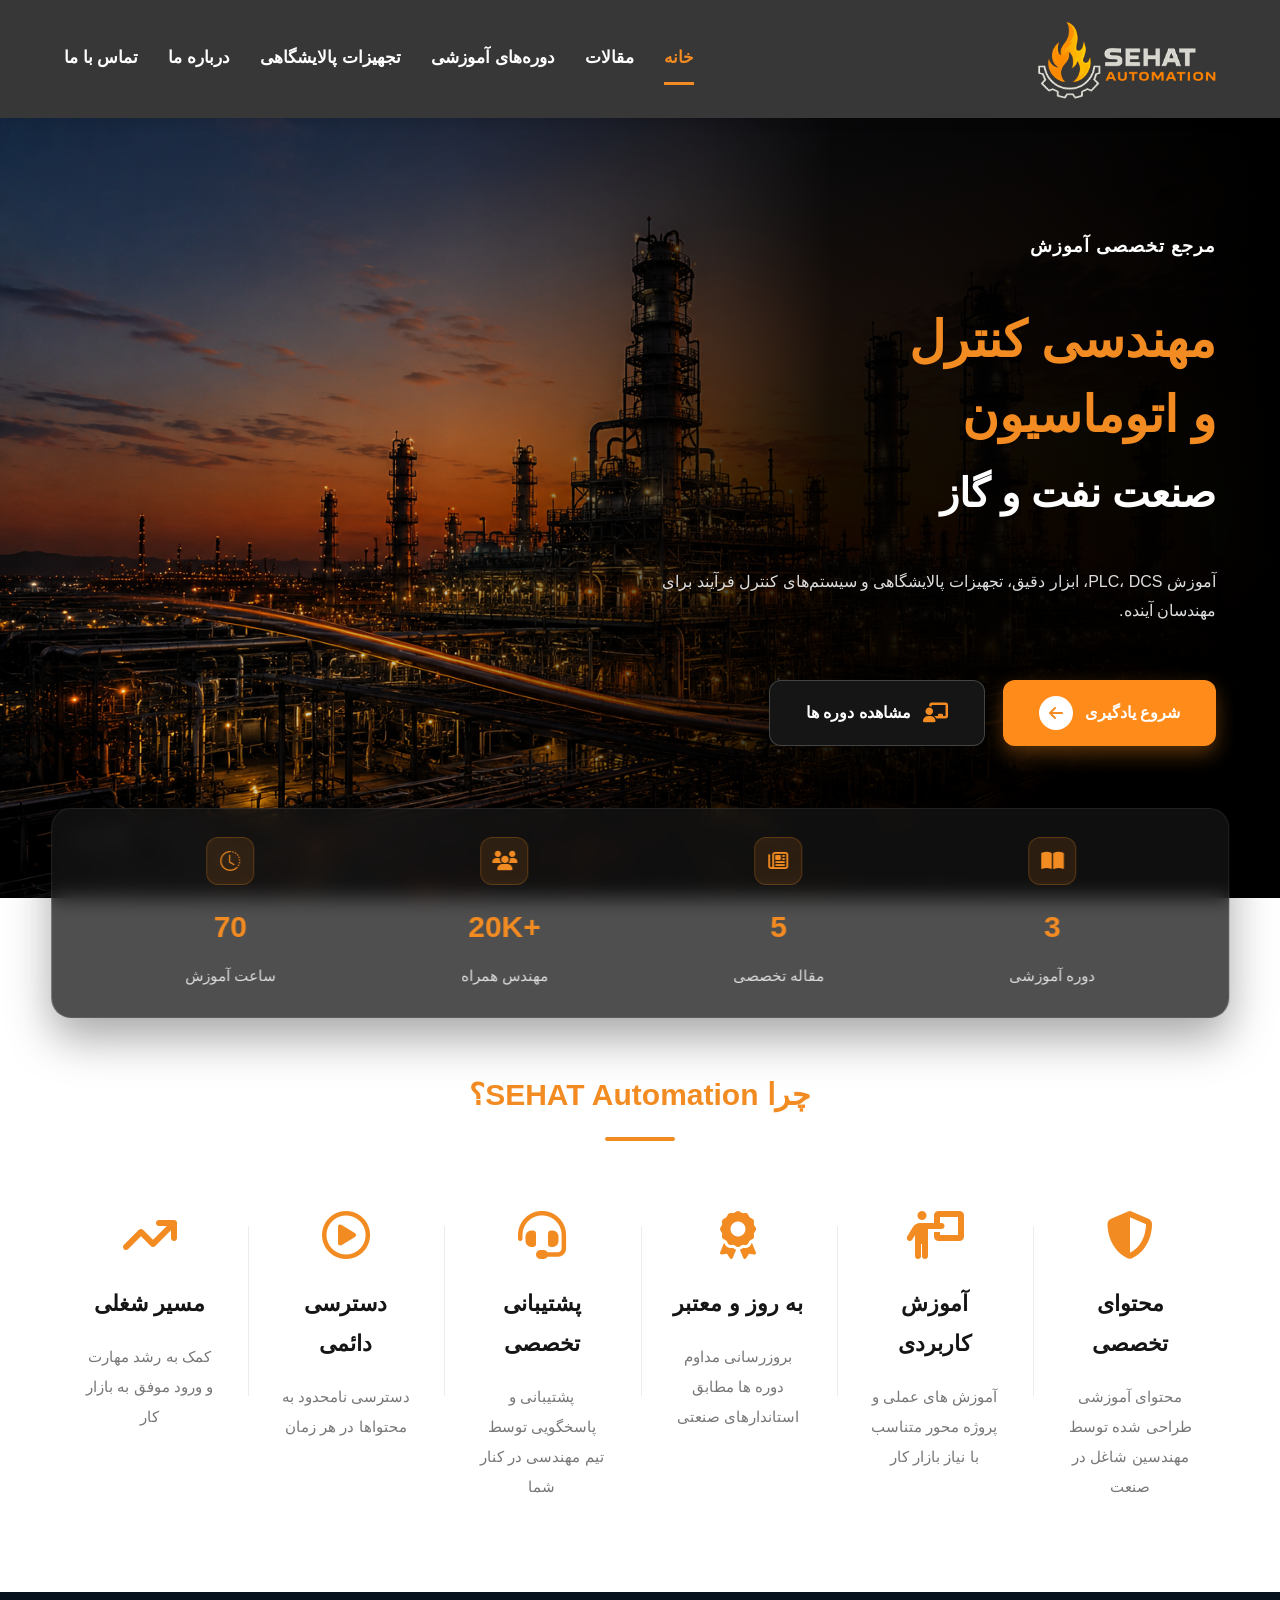
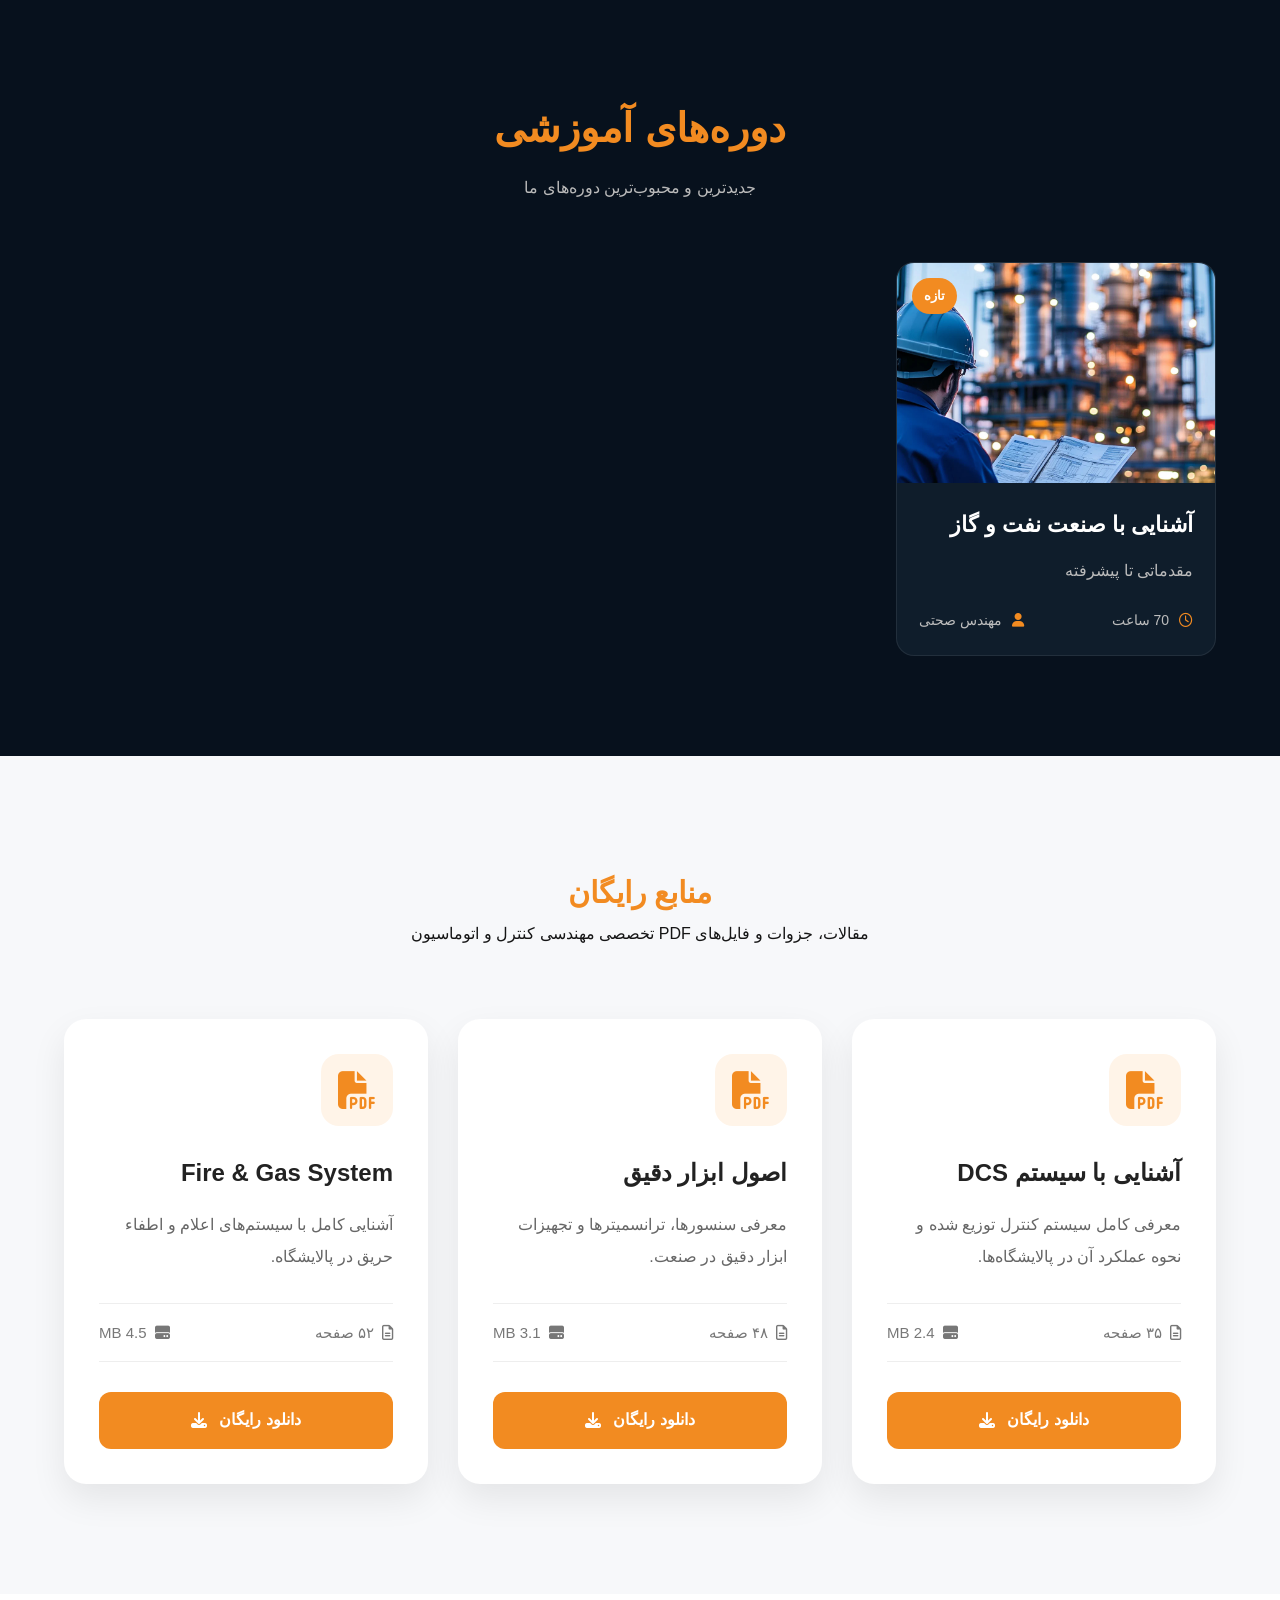
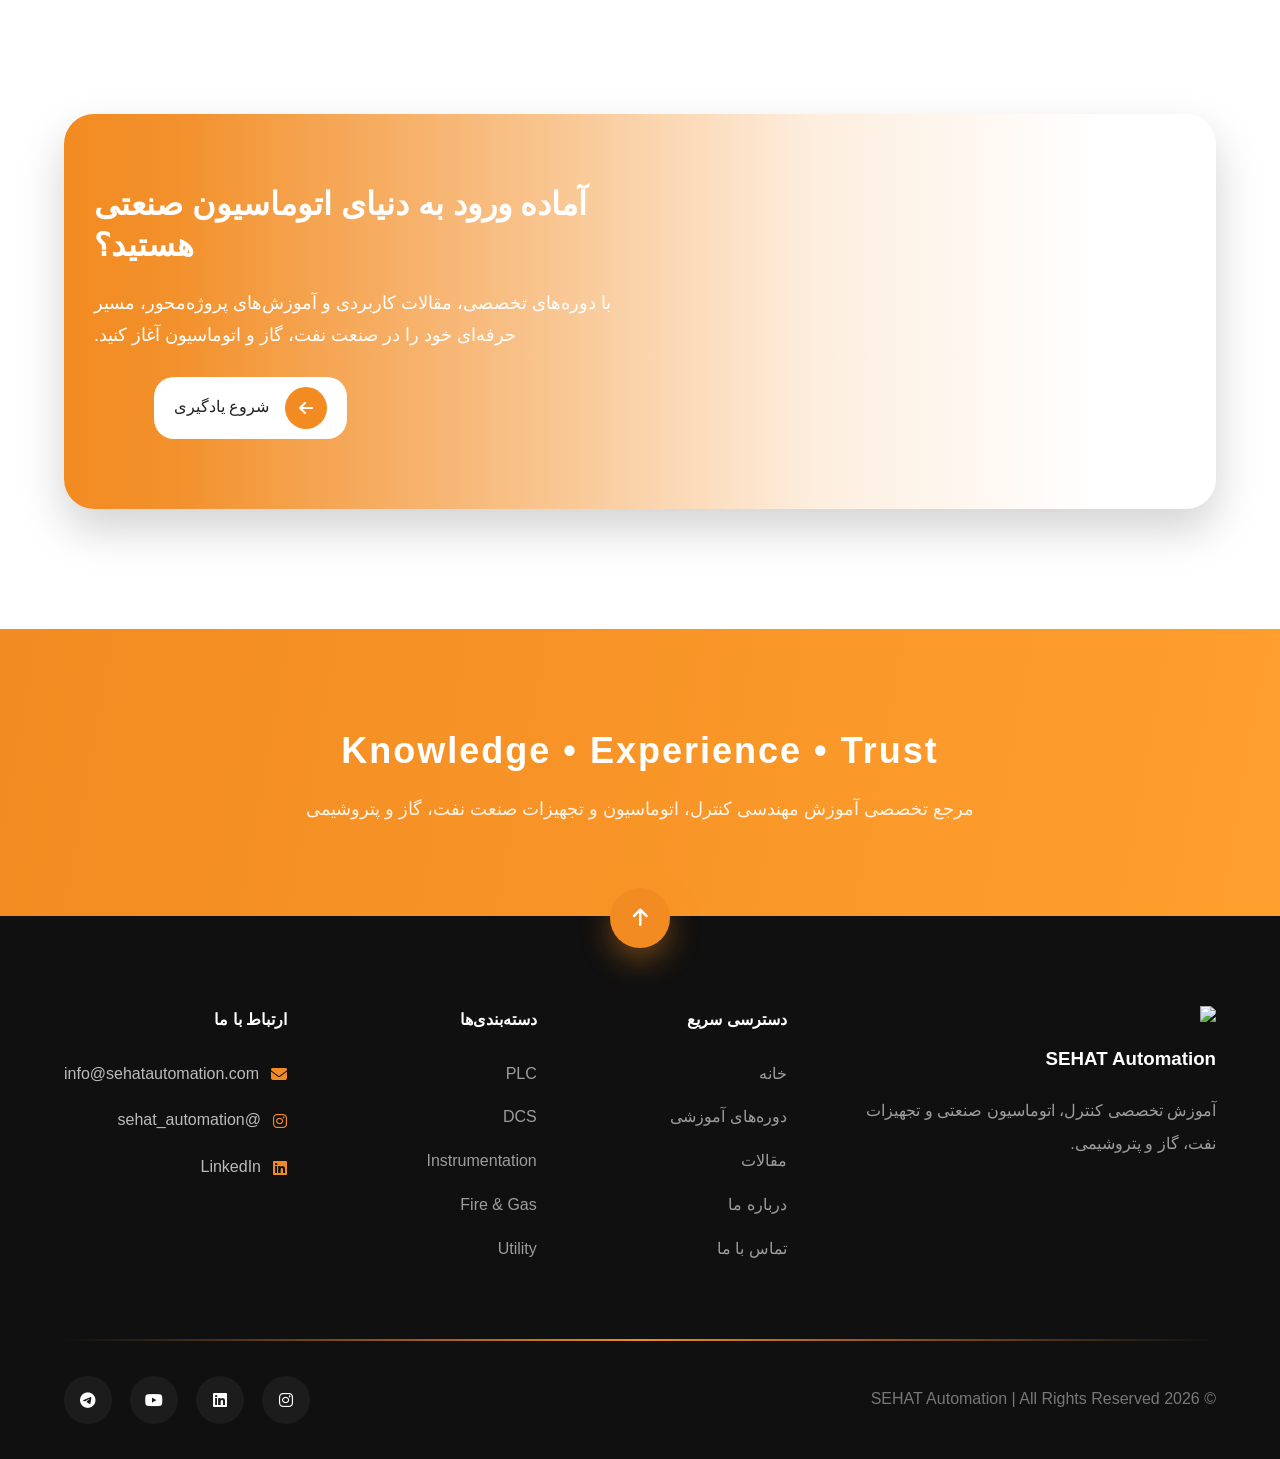
==== commit fb3cbadf: "Clean frontend structure and optimize responsive design" ====
--- a/index.html
+++ b/index.html
@@ -10,6 +10,7 @@
 
     <!-- فایل CSS -->
     <link rel="stylesheet" href="css/style.css">
+    <link rel="stylesheet" href="css/responsive.css">
     <link rel="stylesheet"
     href="https://cdnjs.cloudflare.com/ajax/libs/font-awesome/6.5.2/css/all.min.css">
     <link rel="stylesheet"
@@ -631,19 +632,7 @@
 
 
 <!--****************///////////////////////script/////////////////////////**************-->
-<script>
-
-const menuBtn = document.querySelector(".menu-toggle");
-
-const nav = document.querySelector(".main-nav");
-
-
-menuBtn.addEventListener("click",()=>{
-
-    nav.classList.toggle("active");
-
-
-});
-
-
-</script>+<script src="js/script.js"></script>
+
+</body>
+</html>
--- a/css/style.css
+++ b/css/style.css
@@ -1,766 +1,1515 @@
+/* =====================================================
+   SEHAT Automation
+   Main Stylesheet
+   Desktop First
+===================================================== */
+
+
+/* =====================================================
+   1. RESET
+===================================================== */
+
 *{
     margin:0;
     padding:0;
     box-sizing:border-box;
 }
 
+
+/* =====================================================
+   2. VARIABLES
+===================================================== */
+
 :root{
-    /* Colors */
+
     --orange:#f28b21;
     --dark:#151515;
     --gray:#666;
     --light:#f8f8f8;
-    --white:#fff;
-
-    /* Radius */
+    --white:#ffffff;
+
     --radius:14px;
 
-    /* Shadow */
-    --shadow:0 10px 25px rgba(0,0,0,.12);
-
-    /* Transition */
+    --shadow:
+    0 10px 25px rgba(0,0,0,.12);
+
     --transition:.3s ease;
-}
+
+}
+
+
+
+/* =====================================================
+   3. GLOBAL
+===================================================== */
+
+
+html{
+
+    scroll-behavior:smooth;
+
+}
+
+
+body{
+
+    font-family:
+    'Segoe UI',
+    Tahoma,
+    Geneva,
+    Verdana,
+    sans-serif;
+
+    direction:rtl;
+
+    background:var(--white);
+
+    color:var(--dark);
+
+    line-height:1.8;
+
+}
+
+
+
+a{
+
+    text-decoration:none;
+
+}
+
+
+
+img{
+
+    max-width:100%;
+
+    display:block;
+
+}
+
 
 
 .container{
+
     width:90%;
+
     max-width:1200px;
+
     margin:auto;
-}
-#about,
-#articles,
-#categories,
-#stats,
-#brand{
-
-    padding:90px 0;
-
-}
-body{
-    font-family:sans-serif;
+
+}
+
+
+
+/* =====================================================
+   4. HEADER
+===================================================== */
+
+
+header{
+
+    background:
+    rgba(21,21,21,.85);
+
+    backdrop-filter:
+    blur(10px);
+
+    position:sticky;
+
+    top:0;
+
+    z-index:1000;
+
+    padding:18px 0;
+
+    box-shadow:
+    0 2px 12px rgba(0,0,0,.12);
+
+}
+
+
+
+.header-container{
+
+    display:flex;
+
+    justify-content:space-between;
+
+    align-items:center;
+
+}
+
+
+
+.logo{
+
+    width:180px;
+
+    height:auto;
+
+}
+
+
+
+nav{
+
+    display:flex;
+
+    justify-content:center;
+
+    gap:30px;
+
+}
+
+
+
+nav a{
+
+    color:var(--white);
+
+    font-size:17px;
+
+    font-weight:600;
+
+    padding:10px 0 8px;
+
+    transition:var(--transition);
+
+    position:relative;
+
+}
+
+
+
+nav a:hover,
+nav a.active{
+
+    color:var(--orange);
+
+    border-bottom:
+    3px solid var(--orange);
+
+}
+
+
+
+nav a:hover{
+
+    transform:translateY(-3px);
+
+}
+
+
+
+/* =====================================================
+   5. HERO SECTION
+===================================================== */
+
+
+#hero{
+
+    position:relative;
+
+    min-height:780px;
+
+    background:
+
+    linear-gradient(
+        to left,
+        rgba(0,0,0,1) 0%,
+        rgba(0,0,0,.9) 35%,
+        rgba(0,0,0,.25) 65%,
+        rgba(0,0,0,0) 100%
+    ),
+
+    url("../images/hero2.png");
+
+    background-size:cover;
+
+    background-position:center;
+
+    background-repeat:no-repeat;
+
+}
+
+
+
+#hero .container{
+
+    min-height:700px;
+
+    display:flex;
+
+    align-items:center;
+
+}
+
+
+
+.hero-content{
+
+    max-width:600px;
+
+    color:white;
+
+    padding-top:40px;
+
+    display:flex;
+
+    flex-direction:column;
+
+    gap:20px;
+
+}
+
+
+
+.hero-subtitle{
+
+    color:white;
+
+    font-size:18px;
+
+    font-weight:700;
+
+    letter-spacing:1px;
+
+}
+
+
+
+#hero h1{
+
+    color:white;
+
+    font-size:50px;
+
+    line-height:1.5;
+
+    margin:20px 0;
+
+}
+
+
+
+#hero h1 span{
+
+    color:var(--orange);
+
+}
+
+
+
+#hero h1 small{
+
+    font-size:.8em;
+
+    color:white;
+
+}
+
+
+
+#hero p{
+
+    color:#ddd;
+
+}
+
+
+
+.hero-buttons{
+
+    display:flex;
+
+    gap:18px;
+
+    margin-top:35px;
+
+}
+
+
+
+
+/* =====================================================
+   BUTTONS
+===================================================== */
+
+
+.btn{
+
+    display:inline-flex;
+
+    align-items:center;
+
+    justify-content:center;
+
+    gap:12px;
+
+    padding:16px 36px;
+
+    border-radius:12px;
+
+    font-size:16px;
+
+    font-weight:600;
+
+    cursor:pointer;
+
+    transition:var(--transition);
+
+}
+
+
+
+.btn-primary{
+
+    background:#ff8c1a;
+
+    color:white;
+
+    box-shadow:
+    0 8px 20px rgba(255,140,26,.35);
+
+}
+
+
+
+.btn-primary:hover{
+
+    background:#ff9d3d;
+
+    transform:translateY(-3px);
+
+}
+
+
+
+.btn-icon{
+
+    width:34px;
+
+    height:34px;
+
+    border-radius:50%;
+
+    background:white;
+
+    color:var(--orange);
+
+    display:flex;
+
+    align-items:center;
+
+    justify-content:center;
+
+}
+
+
+
+.btn-outline{
+
+    background:var(--dark);
+
+    color:white;
+
+    border:
+    1px solid rgba(255,255,255,.2);
+
+}
+
+
+
+.btn-outline:hover{
+
+    background:#2b2a2a;
+
+    transform:translateY(-3px);
+
+}
+
+
+
+.btn-outline i{
+
+    color:var(--orange);
+
+    font-size:20px;
+
+}
+
+
+
+/* =====================================================
+   6. HERO STATS
+===================================================== */
+
+
+.hero-stats{
+
+    position:absolute;
+
+    bottom:-120px;
+
+    left:50%;
+
+    transform:translateX(-50%);
+
+
+    width:92%;
+
+    max-width:1200px;
+
+
+    display:flex;
+
+    justify-content:space-around;
+
+    align-items:center;
+
+
+    padding:28px 40px;
+
+
+    border-radius:20px;
+
+
+    background:
+    rgba(20,20,20,.75);
+
+
+    backdrop-filter:blur(10px);
+
+
+    border:
+    1px solid rgba(255,255,255,.08);
+
+
+    box-shadow:
+    0 20px 45px rgba(0,0,0,.35);
+
+
+    z-index:50;
+
+}
+
+
+
+.stat-item{
+
+    text-align:center;
+
+    color:white;
+
+}
+
+
+
+.stat-item i{
+
+    width:48px;
+
+    height:48px;
+
+
+    display:flex;
+
+    justify-content:center;
+
+    align-items:center;
+
+
+    margin:0 auto 15px;
+
+
+    color:var(--orange);
+
+
+    background:
+    rgba(242,139,33,.12);
+
+
+    border:
+    1px solid rgba(242,139,33,.25);
+
+
+    border-radius:12px;
+
+
+    font-size:20px;
+
+    transition:.3s;
+
+}
+
+
+
+.stat-item:hover i{
+
+    transform:rotate(10deg);
+
+    color:white;
+
+}
+
+
+
+.stat-item h3{
+
+    color:var(--orange);
+
+    font-size:30px;
+
+    margin-bottom:8px;
+
+}
+
+
+
+.stat-item p{
+
+    color:#bbb;
+
+    font-size:15px;
+
+}
+
+/* =====================================================
+   7. ABOUT SECTION
+===================================================== */
+
+
+#about{
+
+    padding:170px 0 90px;
+
+    background:var(--white);
+
+}
+
+
+
+.section-title{
+
+    text-align:center;
+
+    margin-bottom:70px;
+
+}
+
+
+
+.section-title h2{
+
+    font-size:30px;
+
+    color:var(--orange);
+
+}
+
+
+
+.section-title span{
+
+    display:block;
+
+    width:70px;
+
+    height:4px;
+
+    background:var(--orange);
+
+    margin:15px auto 0;
+
+    border-radius:20px;
+
+}
+
+
+
+.features{
+
+    display:grid;
+
+    grid-template-columns:repeat(6,1fr);
+
+    gap:25px;
+
+}
+
+
+
+.feature{
+
+    text-align:center;
+
+    padding:0 20px;
+
+    position:relative;
+
+}
+
+
+
+.feature:not(:last-child)::after{
+
+    content:"";
+
+    position:absolute;
+
+    left:-12px;
+
+    top:15px;
+
+    width:1px;
+
+    height:170px;
+
+    background:#ececec;
+
+}
+
+
+
+.feature i{
+
+    font-size:48px;
+
+    color:var(--orange);
+
+    margin-bottom:25px;
+
+}
+
+
+
+.feature h3{
+
+    font-size:22px;
+
+    margin-bottom:18px;
+
+}
+
+
+
+.feature p{
+
+    color:#777;
+
+    line-height:2;
+
+    font-size:15px;
+
+}
+
+
+
+
+
+/* =====================================================
+   8. COURSES SECTION
+===================================================== */
+
+
+#courses{
+
+    padding:100px 0;
+
+    background:#07111d;
+
+}
+
+
+
+#courses .section-title{
+
+    margin-bottom:60px;
+
+}
+
+
+
+#courses h2{
+
+    color:var(--orange);
+
+    font-size:40px;
+
+}
+
+
+
+#courses p{
+
+    color:#bbb;
+
+    margin-top:10px;
+
+}
+
+
+
+.course-wrapper{
+
+    display:flex;
+
+    justify-content:flex-start;
+
+    gap:25px;
+
+}
+
+
+
+.course-card{
+
+    width:320px;
+
+    background:#0f1d2b;
+
+    border-radius:18px;
+
+    overflow:hidden;
+
+    border:
+
+    1px solid rgba(255,255,255,.08);
+
+
+    transition:.35s;
+
+}
+
+
+
+.course-card:hover{
+
+    transform:translateY(-8px);
+
+    box-shadow:
+
+    0 20px 35px rgba(0,0,0,.35);
+
+}
+
+
+
+.course-image{
+
+    position:relative;
+
+    overflow:hidden;
+
+}
+
+
+
+.course-image img{
+
+    width:100%;
+
+    height:220px;
+
+    object-fit:cover;
+
+    transition:.5s;
+
+}
+
+
+
+.course-card:hover img{
+
+    transform:scale(1.08);
+
+}
+
+
+
+.badge{
+
+    position:absolute;
+
+    top:15px;
+
+    left:15px;
+
+    background:var(--orange);
+
+    color:white;
+
+    padding:6px 12px;
+
+    border-radius:20px;
+
+    font-size:13px;
+
+    font-weight:bold;
+
+}
+
+
+
+.course-content{
+
+    padding:22px;
+
+}
+
+
+
+.course-content h3{
+
+    color:white;
+
+    margin-bottom:12px;
+
+    font-size:22px;
+
+}
+
+
+
+.course-content p{
+
+    color:#b7b7b7;
+
+    margin-bottom:22px;
+
+}
+
+
+
+.course-info{
+
+    display:flex;
+
+    justify-content:space-between;
+
+    color:#bdbdbd;
+
+    font-size:14px;
+
+}
+
+
+
+.course-info i{
+
+    color:var(--orange);
+
+    margin-left:6px;
+
+}
+
+
+
+
+
+/* =====================================================
+   9. RESOURCES SECTION
+===================================================== */
+
+
+#resources{
+
+    padding:110px 0;
+
+    background:#f7f8fa;
+
+}
+
+
+
+.resources-grid{
+
+    display:grid;
+
+    grid-template-columns:repeat(3,1fr);
+
+    gap:30px;
+
+    margin-top:60px;
+
+}
+
+
+
+.resource-card{
+
+    background:white;
+
+    padding:35px;
+
+    border-radius:22px;
+
+
+    box-shadow:
+
+    0 15px 35px rgba(0,0,0,.08);
+
+
+    display:flex;
+
+    flex-direction:column;
+
+
+    transition:.35s;
+
+}
+
+
+
+.resource-card:hover{
+
+    transform:translateY(-10px);
+
+    box-shadow:
+
+    0 20px 45px rgba(0,0,0,.15);
+
+}
+
+
+
+.pdf-icon{
+
+    width:72px;
+
+    height:72px;
+
+    border-radius:18px;
+
+
+    background:#fff4e8;
+
+
+    display:flex;
+
+    justify-content:center;
+
+    align-items:center;
+
+
+    color:var(--orange);
+
+    font-size:38px;
+
+
+    margin-bottom:25px;
+
+}
+
+
+
+.resource-card h3{
+
+    font-size:24px;
+
+    margin-bottom:15px;
+
+    color:#222;
+
+}
+
+
+
+.resource-card p{
+
+    color:#666;
+
+    line-height:2;
+
+    margin-bottom:30px;
+
+    flex:1;
+
+}
+
+
+
+.file-info{
+
+    display:flex;
+
+    justify-content:space-between;
+
+    align-items:center;
+
+
+    margin-bottom:30px;
+
+
+    color:#777;
+
+    font-size:15px;
+
+
+    border-top:
+
+    1px solid #eee;
+
+
+    border-bottom:
+
+    1px solid #eee;
+
+
+    padding:15px 0;
+
+}
+
+
+
+.file-info span{
+
+    display:flex;
+
+    align-items:center;
+
+    gap:8px;
+
+}
+
+
+
+.download-btn{
+
+    display:flex;
+
+    justify-content:center;
+
+    align-items:center;
+
+
+    gap:12px;
+
+
+    background:var(--orange);
+
+
+    color:white;
+
+
+    padding:14px;
+
+
+    border-radius:12px;
+
+
+    font-weight:700;
+
+
+    transition:.3s;
+
+}
+
+
+
+.download-btn:hover{
+
+    background:#ff9d30;
+
+    transform:translateY(-3px);
+
+}
+
+
+
+
+
+/* =====================================================
+   10. CTA SECTION
+===================================================== */
+
+
+#cta{
+
+    padding:120px 0;
+
+    background:white;
+
+}
+
+
+
+.cta-box{
+
+    position:relative;
+
+    overflow:hidden;
+
+    border-radius:30px;
+
+
+    min-height:340px;
+
+
+    padding:70px 90px;
+
+
+    background-image:
+
+
+    linear-gradient(
+
+        to right,
+
+        rgba(242,139,33,1) 0%,
+
+        rgba(242,139,33,.95) 10%,
+
+        rgba(242,139,33,.7) 28%,
+
+        rgba(242,139,33,.5) 42%,
+
+        rgba(242,139,33,.15) 65%,
+
+        rgba(242,139,33,0) 90%
+
+    ),
+
+
+    url("../images/cta.png");
+
+
+    background-size:cover;
+
+
+    background-position:right;
+
+
+    background-repeat:no-repeat;
+
+
+    box-shadow:
+
+    0 20px 45px rgba(0,0,0,.18);
+
+}
+
+
+
+.cta-content{
+
+    max-width:520px;
+
+    color:white;
+
+
+    margin-right:auto;
+
+
+    text-align:left;
+
+
     direction:rtl;
-    background:var(--white);
-    color:var(--dark);
-    line-height:1.8;
-    margin: 0;
-    font-family: 'Segoe UI', Tahoma, Geneva, Verdana, sans-serif;
-}
-  /*========================= header==================================== */
-header{
-    background: rgba(21, 21, 21, 0.85);
-    backdrop-filter: blur(10px);
-
-    box-shadow: 0 2px 12px rgba(0,0,0,.2);
-
-    position:sticky;
-    top:0;
-    z-index:1000;
-    box-shadow:0 2px 12px rgba(0,0,0,.08);
-    padding:18px 0;
-}
-
-.header-container{
-    display: flex;
-    justify-content: space-between;
-    align-items: center;
-}
-
-.logo{
-    
-    width: 180px;
-    height:auto;
-    display:block;
-}
-
-.logo-box{
-display:flex;
-align-items:center;
-gap:15px;
-}
-
-
-nav{
-    display: flex;
-    justify-content: center;
-    gap: 30px;
-}
-
-nav a{
-   text-decoration: none;
-   color: var(--white);
-   font-size: 17px;
-   font-weight: 600;
-
-   padding: 10px 0;
-   position: relative;
-   transition:
-   color .3s,
-   transform .3s;
-   padding-bottom: 8px;
-
-}
-
-
-nav a:hover{
-   color: #f57c00;
-   border-bottom: 3px solid #f57c00;
-   transform: translateY(-3px);
-}
-
-nav a.active{
-   color: #f57c00;
-   border-bottom: 3px solid #f57c00;
-
-}
-
-/*========================= Hero==================================== */
-#hero{
-
-    position: relative;
-    min-height: 780px;
-    padding: 0;
+
+
+    transform:translateX(-60px);
+
+
+    position:relative;
+
+}
+
+
+
+.cta-content h2{
+
+    font-size:32px;
+
+    line-height:1.3;
+
+    margin-bottom:20px;
+
+}
+
+
+
+.cta-content p{
+
+    font-size:18px;
+
+}
+
+
+
+.cta-buttons{
+
+    width:100%;
+
+    margin-right:auto;
+
+
+    text-align:left;
+
+    margin-top:25px;
+
+}
+
+
+
+.cta-btn{
+
+    display:inline-flex;
+
+
+    align-items:center;
+
+
+    gap:16px;
+
+
+    background:white;
+
+
+    color:#222;
+
+
+    padding:10px 20px;
+
+
+    border-radius:20px;
+
+
+    font-weight:500;
+
+
+    transition:.4s;
+
+}
+
+
+
+.cta-btn .arrow{
+
+    width:42px;
+
+    height:42px;
+
+
+    border-radius:50%;
+
+
+    background:var(--orange);
+
+
+    color:white;
+
+
+    display:flex;
+
+
+    justify-content:center;
+
+
+    align-items:center;
+
+
+    transition:.35s;
+
+}
+
+
+
+.cta-btn:hover{
+
+    transform:translateY(-3px);
+
+
+    box-shadow:
+
+    0 18px 35px rgba(0,0,0,.18);
+
+}
+
+
+
+.cta-btn:hover .arrow{
+
+    transform:translateX(-1px);
+
+}
+
+/* =====================================================
+   11. FOOTER BANNER
+===================================================== */
+
+
+.footer-banner{
+
     background:
-        linear-gradient(
-            to left,
-            rgba(0,0,0,1) 0%,
-            rgba(0,0,0,0.9) 35%,
-            rgba(0,0,0,.25) 65%,
-            rgba(0,0,0,0) 100%
-        ),
-        url("../images/hero2.png");
-
-    background-size: cover;
-    background-position: center;
-    background-repeat: no-repeat;
-}
-
-#hero .container{
-    position: relative;
-    min-height: 700px;
-    display:flex;
-    align-items:center;
-}
-
-#hero .hero-content{
-    max-width: 600px;
-    color: #fff;
-    padding-top:40px;
-    display:flex;
-    flex-direction:column;
-    gap:20px;
-}
-#hero h1{
-    color: white;
-    font-size: 50px;
-    margin:20px 0;
-}
-
-#hero h1 span{
-    color: var(--orange);
-}
-
-#hero p{
-    color: #ddd;
-}
-#hero h1 small{
-    font-size: 0.8em;
-    color: var(--white);
-}
-#hero .hero-subtitle{
-    color: white;
-    font-size: 18px;
-    font-weight: 700;
-    letter-spacing: 1px;
-    margin-bottom:15px;
-}
-
-
-#hero .hero-buttons{
-    display: flex;
-    gap: 18px;
-    margin-top: 35px;
-}
-
-.btn{
-    display: inline-flex;
-    align-items: center;
-    justify-content: center;
-    padding: 16px 36px;
-    border-radius: 12px;
-    font-size: 16px;
-    font-weight: 600;
-    text-decoration: none;
-    transition: all .3s ease;
-    cursor: pointer;
-    gap:12px;
-}
-
-.btn-icon{
-
-    width:34px;
-    height:34px;
-    border-radius:50%;
-    background:white;
-    color:var(--orange);
-    display:flex;
-    justify-content:center;
-    align-items:center;
-    transition:.3s;
-}
-.btn-primary:hover .btn-icon{
-    transform:translateX(-4px);
-}
-.btn-outline i{
-
-    color:var(--orange);
-
-    font-size:20px;
-
-}
-.btn-primary{
-    background: #ff8c1a;
-    color: white;
-    border: none;
-    box-shadow: 0 8px 20px rgba(255,140,26,.35);
-}
-
-.btn-primary:hover{
-    background:#ff9d3d;
-    transform: translateY(-3px);
-    box-shadow: 0 12px 25px rgba(255,140,26,.45);
-}
-
-
-.btn-outline{
-    background:var(--dark);
-    color: white;
-    border: 1px solid rgba(255,255,255,.2);
-    box-shadow: 0 8px 20px rgba(34, 34, 33, 0.35);
-
-}
-.btn-outline:hover{
-    background:rgb(43, 42, 42);
-    transform: translateY(-3px);
-    box-shadow: 0 12px 25px rgba(34, 34, 33, 0.35);
-}
-
-
-.hero-stats{
-
-    position: absolute;
-    bottom: -120px;
-    left: 50%;
-    transform: translateX(-50%);
-    width: 92%;
-    max-width: 1200px;
-    display:flex;
-    justify-content:space-around;
-    align-items:center;
-    padding:28px 40px;
-    border-radius:20px;
-    background:rgba(20,20,20,.75);
-    backdrop-filter:blur(10px);
-    border:1px solid rgba(255,255,255,.08);
-    backdrop-filter: blur(8px);
-    box-shadow:0 20px 45px rgba(0,0,0,.35);
-    z-index:50;
-    margin-top: 30px;
-}
-.stat-item i{
-    width:48px;
-    height:48px;
-    display:flex;
-    align-items:center;
-    justify-content:center;
-    margin:0 auto 15px;
-    color:var(--orange);
-    background:rgba(242,139,33,.12);
-    border:1px solid rgba(242,139,33,.25);
-    border-radius:12px;
-    font-size:20px;
-}
-.stat-item i{
-    transition:.3s;
-}
-
-.stat-item:hover i{
-    transform:rotate(10deg);
-    color:white;
-}
-.stat-item{
-    text-align:center;
-    color:white;
-}
-.stat-item h3{
-
-    color:var(--orange);
-
-    font-size:30px;
-
-    margin-bottom:8px;
-
-}
-.stat-item p{
-
-    color:#bbb;
-    font-size:15px;
-}
-
-#about{
-    padding-top:170px;
-    
-    background:var(--white);
-}
-
-.section-title{
-    text-align: center;
-    margin-bottom: 70px;
-}
-.section-title h2{
-    font-size: 30px;
-    color: var(--orange);
-}
-.section-title span{
-    display: block;
-    width: 70px;
-    height: 4px;
-    background: var(--orange);
-    margin: 15px auto 0;
-    border-radius: 20px;
-}
-.features{
-display: grid;
-grid-template-columns: repeat(6,1fr);
-gap: 25px;
-}
-.feature{
-    flex: 1;
-    text-align: center;
-    padding: 0 20px;
-    position: relative;
-}
-.feature:not(:last-child)::after{
-    content: "";
-    position: absolute;
-    left: -12px;
-    top: 15px;
-    width: 1px;
-    height: 170px;
-    background: #ececec;
-}
-.feature i{
-    font-size: 48px;
-    color: var(--orange);
-    margin-bottom: 25px;
-
-}
-
-.feature h3{
-    font-size: 22px;
-    margin-bottom: 18px;
-}
-
-.feature p{
-    color: #777;
-    line-height: 2;
-    font-size: 15px;
-
-}
-
-
-
-/*===========================course=============================*/
-
-#courses{
-    padding:100px 0;
-    background:#07111d;
-}
-
-#courses .section-title{
-    text-align:center;
-    margin-bottom:60px;
-
-}
-
-#courses h2{
-    color:var(--orange);
-    font-size:40px;
-}
-
-#courses p{
-    color:#bbb;
-    margin-top:10px;
-}
-.course-wrapper{
-    display:flex;
-    justify-content: flex-start;
-    gap:25px;
-
-}
-.course-card{
-    width: 320px;
-    background:#0f1d2b;
-    border-radius:18px;
-    overflow:hidden;
-    transition:.35s;
-    border:1px solid rgba(255,255,255,.08);
-}
-.course-card:hover{
-    transform:translateY(-8px);
-    box-shadow:0 20px 35px rgba(0,0,0,.35);
-}
-.course-image{
-    position:relative;
-    overflow:hidden;
-}
-.course-image img{
-    width:100%;
-    height:220px;
-    object-fit:cover;
-    transition:.5s;
-}
-.course-card:hover img{
-    transform:scale(1.08);
-}
-.badge{
-    position:absolute;
-    top:15px;
-    left:15px;
-    background:var(--orange);
-    color:white;
-    padding:6px 12px;
-    border-radius:20px;
-    font-size:13px;
-    font-weight:bold;
-}
-.course-content{
-    padding:22px;
-}
-.course-content h3{
-    color:white;
-    margin-bottom:12px;
-    font-size:22px;
-}
-.course-content p{
-    color:#b7b7b7;
-    margin-bottom:22px;
-}
-.course-info{
-    display:flex;
-    justify-content:space-between;
-    color:#bdbdbd;
-    font-size:14px;
-}
-.course-info i{
-    color:var(--orange);
-    margin-left:6px;
-}
-
-
-/*-------------- resources-------------->-*/
-
-#resources{
-    padding:110px 0;
-    background:#f7f8fa;
-}
-.resources-grid{
-    display:grid;
-    grid-template-columns:repeat(3,1fr);
-    gap:30px;
-    margin-top:60px;
-}
-.resource-card{
-    background:#fff;
-    padding:35px;
-    border-radius:22px;
-    box-shadow:0 15px 35px rgba(0,0,0,.08);
-    transition:.35s;
-    display:flex;
-    flex-direction:column;
-}
-.resource-card:hover{
-    transform:translateY(-10px);
-    box-shadow:0 20px 45px rgba(0,0,0,.15);
-}
-.pdf-icon{
-    width:72px;
-    height:72px;
-    border-radius:18px;
-    background:#fff4e8;
-    display:flex;
-    justify-content:center;
-    align-items:center;
-    color:var(--orange);
-    font-size:38px;
-    margin-bottom:25px;
-}
-
-.resource-card h3{
-    font-size:24px;
-    margin-bottom:15px;
-    color:#222;
-}
-.resource-card p{
-    color:#666;
-    line-height:2;
-    margin-bottom:30px;
-    flex:1;
-}
-.file-info{
-    display:flex;
-    justify-content:space-between;
-    align-items:center;
-    margin-bottom:30px;
-    color:#777;
-    font-size:15px;
-    border-top:1px solid #eee;
-    border-bottom:1px solid #eee;
-    padding:15px 0;
-}
-.file-info span{
-    display:flex;
-    align-items:center;
-    gap:8px;
-}
-.download-btn{
-    display:flex;
-    justify-content:center;
-    align-items:center;
-    gap:12px;
-    background:var(--orange);
-    color:#fff;
-    text-decoration:none;
-    padding:14px;
-    border-radius:12px;
-    font-weight:700;
-    transition:.3s;
-}
-.download-btn:hover{
-    background:#ff9d30;
-    transform:translateY(-3px);
-}
-/* ===========================
-            CTA
-=========================== */
-
-#cta{
-    padding:120px 0;
-    background:#fff;
-}
-
-.cta-box{
-    position:relative;
-    overflow:hidden;
-    border-radius:30px;
-    min-height:340px;
-   
-    padding:70px 90px;
-    background-image:
-        linear-gradient(
-            to right,
-            rgba(242,139,33,1) 0%,
-            rgba(242,139,33,.95) 10%,
-            rgba(242,139,33,.7) 28%,
-            rgba(242,139,33,.5) 42%,
-            rgba(242,139,33,.15) 65%,
-            rgba(242,139,33,0) 90%
-        ),
-        url("../images/cta.png");
-    background-size:cover;
-    background-position: right;
-    background-repeat:no-repeat;
-    box-shadow:
-        0 20px 45px rgba(0,0,0,.18);
-}
-.cta-content{
-    max-width: 520px;
-    color: #fff;
-    margin-left: 0; 
-    margin-right: auto;  
-    text-align: left;    /* متن فارسی همچنان راست‌چین */
-    direction: rtl;
-    transform: translateX(-60px);
-    position: relative;
-}
-.cta-content p{
-    font-size:18px;
-}
-.cta-buttons{
-    width:100%;
-    margin-left: 0; 
-    margin-right: auto;  
-    text-align: left;
-    margin-top:25px;
-}
-.btn_position{ 
-    left:0;
-    transform:none;
-    margin-top:35px;
-    margin-left:0px; 
-}
-.cta-content h2{
-    font-size:32px;
-    line-height:1.3;
-    margin-bottom:20px;
-}
-.cta-btn{
-    display:inline-flex;
-    align-items:center;
-    left: 0;
-    gap:16px;
-    background:#fff;
-    color:#222;
-    text-decoration:none;
-    padding:10px 20px;
-    border-radius:20px;
-    font-weight:500;
-    transition:.4s;
-}
-.cta-btn .arrow{
-    width:42px;
-    height:42px;
-    border-radius:50%;
-    background:var(--orange);
-    color:#fff;
-    display:flex;
-    justify-content:center;
-    align-items:center;
-    transition:.35s;
-}
-.cta-btn:hover{
-    transform:translateY(-3px);
-    box-shadow:
-        0 18px 35px rgba(0,0,0,.18);
-}
-.cta-btn:hover .arrow{
-    transform:translateX(-1px);
-}
-
-
-
-
-/*==========================
-      FOOTER BANNER
-==========================*/
-
-.footer-banner{
-    background:linear-gradient(
+
+    linear-gradient(
         100deg,
         #f28b21,
         #ff9f2e
     );
+
+
     padding:90px 20px;
+
     text-align:center;
-    color:#fff;
-}
+
+    color:white;
+
+}
+
+
 
 .footer-banner h2{
+
     font-size:36px;
+
     font-weight:700;
+
     letter-spacing:2px;
+
     margin-bottom:10px;
-}
+
+}
+
+
 
 .footer-banner p{
+
     font-size:18px;
+
     opacity:.9;
-}
-/*=====================================================================
-                                   FOOTER
-=====================================================================*/
+
+}
+
+
+
+
+
+/* =====================================================
+   12. FOOTER
+===================================================== */
+
 
 footer{
+
     position:relative;
+
     background:#101010;
+
     color:#bbb;
+
     padding:90px 0 35px;
-}
-
-/*==========================
-      GRID
-==========================*/
+
+}
+
+
 
 .footer-grid{
+
     display:grid;
-    grid-template-columns:2fr 1fr 1fr 1.2fr;
+
+    grid-template-columns:
+    2fr 1fr 1fr 1.2fr;
+
+
     gap:70px;
-}
-
-/*==========================
-       LOGO
-==========================*/
+
+}
+
+
+
+/* Footer Logo */
 
 .footer-logo{
+
     width:150px;
+
     margin-bottom:20px;
+
     transition:.4s;
-}
+
+}
+
+
 
 .footer-logo:hover{
-    transform:scale(1.08) rotate(-4deg);
-}
-
-
-
-/*==========================
-      ABOUT
-==========================*/
+
+    transform:
+    scale(1.08)
+    rotate(-4deg);
+
+}
+
+
+
+
+
+/* Footer About */
+
 
 .footer-about h3{
 
-    color:#fff;
+    color:white;
 
     margin-bottom:18px;
 
 }
 
+
+
 .footer-about p{
 
+    color:#9d9d9d;
+
     line-height:2.1;
 
+}
+
+
+
+
+
+/* Footer Links */
+
+
+.footer-links h4,
+.footer-contact h4{
+
+    color:white;
+
+    margin-bottom:25px;
+
+}
+
+
+
+.footer-links ul{
+
+    list-style:none;
+
+}
+
+
+
+.footer-links li{
+
+    margin-bottom:15px;
+
+}
+
+
+
+.footer-links a{
+
     color:#9d9d9d;
 
-}
-
-
-
-/*==========================
-      LINKS
-==========================*/
-
-.footer-links h4,
-
-.footer-contact h4{
-
-    color:#fff;
-
-    margin-bottom:25px;
-
-}
-
-.footer-links ul{
-
-    list-style:none;
-
-}
-
-.footer-links li{
-
-    margin-bottom:15px;
-
-}
-
-.footer-links a{
-
-    color:#9d9d9d;
-
-    text-decoration:none;
-
     transition:.35s;
 
 }
 
+
+
 .footer-links a:hover{
 
     color:var(--orange);
@@ -771,9 +1520,10 @@
 
 
 
-/*==========================
-     CONTACT
-==========================*/
+
+
+/* Footer Contact */
+
 
 .footer-contact p{
 
@@ -787,6 +1537,8 @@
 
 }
 
+
+
 .footer-contact i{
 
     color:var(--orange);
@@ -795,17 +1547,22 @@
 
 
 
-/*==========================
-   GRADIENT DIVIDER
-==========================*/
+
+
+/* Divider */
+
 
 .footer-divider{
 
     height:2px;
 
+
     margin:60px 0 35px;
 
-    background:linear-gradient(
+
+    background:
+
+    linear-gradient(
         to left,
         transparent,
         var(--orange),
@@ -816,9 +1573,10 @@
 
 
 
-/*==========================
-      BOTTOM
-==========================*/
+
+
+/* Footer Bottom */
+
 
 .footer-bottom{
 
@@ -830,6 +1588,8 @@
 
 }
 
+
+
 .footer-bottom p{
 
     color:#777;
@@ -838,9 +1598,10 @@
 
 
 
-/*==========================
-     SOCIAL ICONS
-==========================*/
+
+
+/* Social Icons */
+
 
 .socials{
 
@@ -850,30 +1611,37 @@
 
 }
 
+
+
 .socials a{
 
     width:48px;
 
     height:48px;
 
+
     border-radius:50%;
 
+
     background:#1c1c1c;
 
+
     display:flex;
 
     justify-content:center;
 
     align-items:center;
 
-    color:#fff;
-
-    text-decoration:none;
+
+    color:white;
+
 
     transition:.35s;
 
 }
 
+
+
 .socials a:hover{
 
     background:var(--orange);
@@ -884,49 +1652,70 @@
 
 
 
-/*==========================
-      BACK TO TOP
-==========================*/
+
+
+/* Back To Top */
+
 
 .back-top{
 
     position:absolute;
 
+
     top:-28px;
 
+
     left:50%;
 
+
     transform:translateX(-50%);
 
+
     width:60px;
 
+
     height:60px;
 
+
     border-radius:50%;
 
+
     background:var(--orange);
 
-    color:#fff;
-
-    display:flex;
+
+    color:white;
+
+
+    display:flex;
+
 
     justify-content:center;
 
+
     align-items:center;
 
-    text-decoration:none;
 
     font-size:20px;
 
-    box-shadow:0 12px 30px rgba(242,139,33,.4);
+
+    box-shadow:
+
+    0 12px 30px rgba(242,139,33,.4);
+
 
     transition:.35s;
 
 }
 
+
+
 .back-top:hover{
 
-    transform:translateX(-50%) translateY(-8px);
+    transform:
+
+    translateX(-50%)
+    translateY(-8px);
+
 
     background:#ff9f2e;
 
@@ -935,882 +1724,24 @@
 
 
 
-/* =========================================================
-            RESPONSIVE DESIGN
-   SEHAT Automation
-========================================================= */
-
-
-/* ============================
-        LARGE TABLET
-============================ */
-
-@media (max-width: 1100px){
-
-    .container{
-        width:92%;
-    }
-
-
-    /* Header */
-
-    nav{
-        gap:18px;
-    }
-
-    nav a{
-        font-size:15px;
-    }
-
-
-    /* Hero */
-
-    #hero h1{
-        font-size:42px;
-    }
-
-
-    .hero-stats{
-        width:95%;
-    }
-
-
-    /* Features */
-
-    .features{
-        grid-template-columns:repeat(3,1fr);
-        gap:40px 20px;
-    }
-
-
-    .feature:not(:last-child)::after{
-        display:none;
-    }
-
-
-    /* Courses */
-
-    .course-wrapper{
-        grid-template-columns:repeat(2,1fr);
-    }
-
-
-    /* Footer */
-
-    .footer-grid{
-        grid-template-columns:repeat(2,1fr);
-        gap:50px;
-    }
-
-}
-
-
-
-/* ============================
-            TABLET
-============================ */
-@media (max-width:768px){
-    .container{
-        width:90%;
-    }
-  /* ================= HEADER ================= */
-    header{
-        padding:15px 0;
-    }
-
-    .header-container{
-        flex-direction:column;
-        gap:20px;
-    }
-
-
-    .logo{
-     width:150px;
-    }
-    nav{
-        width:100%;
-        flex-wrap:wrap;
-        justify-content:center;
-        gap:15px;
-
-    }
-    nav a{
-        font-size:14px;
-    }
-
-    /* ==========================
-       MOBILE HERO FIX
-========================== */
-
-@media(max-width:768px){
-
-
-#hero{
-
-    min-height:650px;
-
-    background-position:center;
-
-}
-
-
-
-#hero .container{
-
-    min-height:520px;
-
-    display:flex;
-
-    align-items:center;
-
-}
-
-
-
-#hero .hero-content{
-
-    width:100%;
-
-    text-align:center;
-
-    align-items:center;
-
-    gap:12px;
-
-    padding-top:0px;
-
-}
-
-
-
-/* Subtitle */
-
-#hero .hero-subtitle{
-
-    font-size:14px;
-
-    margin-bottom:5px;
-
-}
-
-
-
-/* Main title */
-
-#hero h1{
-
-    font-size:29px;
-
-    line-height:1.7;
-
-    margin:10px 0;
-
-}
-
-
-
-#hero p{
-
-    font-size:14px;
-
-    line-height:2;
-
-    max-width:320px;
-
-}
-
-
-
-/* Buttons */
-
-#hero .hero-buttons{
-
-    margin-top:20px;
-
-    gap:12px;
-
-}
-
-
-
-.btn{
-
-    padding:12px 25px;
-
-    font-size:14px;
-
-}
-
-
-
-/* Stats */
-
-.hero-stats{
-
-    bottom:-40px;
-
-    padding:18px 10px;
-
-    width:90%;
-
-    border-radius:18px;
-
-    gap:15px;
-    padding-bottom: 25px;
-
-}
-
-
-
-.stat-item i{
-
-    width:38px;
-
-    height:38px;
-
-    font-size:15px;
-
-    margin-bottom:8px;
-
-}
-
-
-
-.stat-item h3{
-
-    font-size:22px;
-
-    margin-bottom:4px;
-
-}
-
-
-
-.stat-item p{
-
-    font-size:11px;
-    color: #ddd;
-    line-height: 1.5;
-    margin-top: 5px;
-
-}
-
-
-
-}
-
-    
-
-    /* ================= ABOUT ================= */
-
-
-    #about{
-
-        padding-top:120px;
-
-    }
-
-
-
-    .section-title h2{
-
-        font-size:26px;
-
-    }
-
-
-    .features{
-
-        grid-template-columns:repeat(2,1fr);
-        gap: 25px;
-    }
-
-    .feature{
-        background: #fff;
-        padding: 25px 12px;
-        border-radius: 18px;
-        box-shadow: 0 8px 25px rgba(0,0,0,.08);
-    }
-
-    .feature i{
-
-        font-size:34px;
-        margin-bottom: 15px;
-
-    }
-
-
-    .feature h3{
-
-        font-size:16px;
-        margin-bottom: 10px;
-
-    }
-
-    .feature p{
-
-        font-size:12px;
-        line-height: 1.8;
-
-    }
-
-    .feature:not(:last-child)::after{
-        display: none;
-    }
-
-    /* ================= COURSES ================= */
-
-
-    #courses{
-
-        padding:80px 0;
-
-    }
-
-
-    #courses h2{
-
-        font-size:32px;
-
-    }
-
-
-    .course-wrapper{
-        display: grid;
-        grid-template-columns:1fr;
-
-    }
-    .course-card{
-        width: 100%;
-    }
-
-    .course-content h3{
-
-        font-size:20px;
-
-    }
-
-
-
-
-
-    /* ================= RESOURCES MOBILE ================= */
-
-
-
-
-
-#resources{
-
-    padding:70px 0;
-
-}
-
-
-#resources .section-title{
-
-    margin-bottom:35px;
-
-}
-
-
-#resources .section-title p{
-
-    font-size:14px;
-
-}
-
-
-
-.resources-grid{
-
-    gap:20px;
-
-}
-
-
-
-.resource-card{
-
-    padding:25px 20px;
-
-    border-radius:18px;
-
-}
-
-
-
-.pdf-icon{
-
-    width:60px;
-
-    height:60px;
-
-    font-size:30px;
-
-    margin-bottom:18px;
-
-}
-
-
-
-.resource-card h3{
-
-    font-size:19px;
-
-}
-
-
-
-.resource-card p{
-
-    font-size:14px;
-
-    margin-bottom:20px;
-
-}
-
-
-
-.file-info{
-
-    font-size:13px;
-
-    padding:12px 0;
-
-}
-
-
-
-.download-btn{
-
-    padding:12px;
-
-    font-size:14px;
-
-}
-
-
-    /* =================CTA MOBILE================= */
-#cta{
-
-    padding:70px 0;
-
-}
-
-.cta-box{
-
-    min-height:300px;
-
-    padding:40px 25px;
-
-    border-radius:22px;
-
-    background-position:center;
-
-    display:flex;
-
-    flex-direction:column;
-
-    justify-content:center;
-
-}
-.cta-content{
-
-    max-width:100%;
-
-    margin:0;
-
-    transform:none;
-
-    text-align:center;
-
-}
-.cta-content h2{
-
-    font-size:24px;
-
-    line-height:1.7;
-
-    margin-bottom:15px;
-
-}
-.cta-content p{
-
-    font-size:14px;
-
-    line-height:2;
-
-}
-.cta-buttons{
-
-    text-align:center;
-
-    margin-top:25px;
-
-}
-.cta-btn{
-
-    padding:10px 18px;
-
-    font-size:14px;
-
-}
-.cta-btn .arrow{
-
-    width:36px;
-
-    height:36px;
-
-}
-    /* ================= FOOTER BANNER ================= */
-    .footer-banner{
-        padding:60px 15px;
-    }
-
-    .footer-banner h2{
-        font-size:27px;
-    }
-
-    .footer-banner p{
-        font-size:15px;
-    }
-
-    /* =================  FOOTER MOBILE ================= */
-
-footer{
-
-    padding:60px 0 25px;
-
-}
-
-
-
-.footer-grid{
-
-    display:flex;
-
-    flex-direction:column;
-
-    gap:35px;
-
-    text-align:center;
-
-}
-
-
-
-.footer-about{
-
-    max-width:300px;
-
-    margin:auto;
-
-}
-
-
-
-.footer-logo{
-
-    width:120px;
-
-}
-
-
-
-.footer-about h3{
-
-    font-size:18px;
-
-}
-
-
-
-.footer-about p{
-
-    font-size:13px;
-
-    line-height:2;
-
-}
-
-
-
-/* Titles */
-
-.footer-links h4,
-.footer-contact h4{
-
-    font-size:16px;
-
-    margin-bottom:15px;
-
-}
-
-
-
-/* Lists */
-
-.footer-links ul{
-
-    display:flex;
-
-    flex-wrap:wrap;
-
-    justify-content:center;
-
-    gap:8px 18px;
-
-}
-
-
-
-.footer-links li{
-
-    margin-bottom:5px;
-
-}
-
-
-
-.footer-links a{
-
-    font-size:13px;
-
-}
-
-
-
-.footer-contact p{
-
-    justify-content:center;
-
-    font-size:13px;
-
-}
-
-
-
-/* Divider */
-
-.footer-divider{
-
-    margin:35px 0 25px;
-
-}
-
-
-
-/* Bottom */
-
-.footer-bottom{
-
-    gap:20px;
-
-}
-
-
-
-.footer-bottom p{
-
-    font-size:12px;
-
-}
-
-
-
-.socials a{
-
-    width:38px;
-
-    height:38px;
-
-}
-
-
-
-
-}
-
-
-
-/* ============================
-          MOBILE
-============================ */
-
-@media (max-width:480px){
-    .container{
-        width:92%;
-    }
-    /* Header */
-    .logo{
-        width:130px;
-    }
-    nav{
-        display:flex;
-        gap:10px;
-    }
-    nav a{
-        font-size:13px;
-    }
-    /* Hero */
-    #hero{
-        min-height:900px;
-    }
-
-    #hero h1{
-        font-size:28px;
-        line-height:1.8;
-    }
-
-    #hero .hero-subtitle{
-        font-size:15px;
-    }
-
-    .hero-stats{
-        grid-template-columns:1fr 1fr;
-        padding:20px 10px;
-    }
-    .stat-item i{
-        width:40px;
-        height:40px;
-        font-size:16px;
-    }
-    .stat-item p{
-        font-size:12px;
-    }
-
-    /* About */
-    .features{
-        grid-template-columns:1fr;
-    }
-    .feature{
-        padding:0 10px;
-    }
-
-    /* Courses */
-    .course-image img{
-        height:200px;
-    }
-    /* Resources */
-    .resource-card{
-        padding:25px;
-    }
-    .file-info{
-        flex-direction:column;
-        gap:10px;
-    }
-
-    /* CTA */
-   
-
-    .cta-content p{
-
-    font-size:13px;
-
-    }
-    .cta-box{
-        border-radius:20px;
-        padding:35px 18px;
-    }
-    .cta-content h2{
-        font-size:21px;
-    }
-    .cta-btn{
-        padding:8px 15px;
-    }
-    /* Footer */
-    .socials{
-        justify-content:center;
-    }
-}
 
 /* =====================================================
-        MOBILE HAMBURGER MENU
+   13. MOBILE MENU BASE
 ===================================================== */
 
 
-/* دکمه منو */
-
 .menu-toggle{
+
     display:none;
+
     background:none;
+
     border:none;
-    color:white;
+
+    color:white;
+
     font-size:28px;
+
     cursor:pointer;
-}
-
-/* موبایل */
-
-@media(max-width:768px){
-
-    header{
-        position:relative;
-    }
-    .header-container{
-        flex-direction:row;
-        justify-content:space-between;
-        align-items:center;
-    }
-
-    .logo{
-        width:115px;
-    }
-    .menu-toggle{
-        display:flex;
-        align-items:center;
-        justify-content:center;
-    }
-
-    nav.main-nav{
-        position:absolute;
-        top:100%;
-        right:0;
-        width:100%;
-        background:#151515;
-        flex-direction:column;
-        align-items:center;
-        gap:0;
-        max-height:0;
-        overflow:hidden;
-        transition:.4s ease;
-        box-shadow:
-        0 15px 30px rgba(0,0,0,.35);
-    }
-
-    nav.main-nav a{
-        width:100%;
-        text-align:center;
-        padding:15px 0;
-        border-bottom:1px solid rgba(255,255,255,.08);
-    }
-    nav.main-nav.active{
-        max-height:500px;
-    }
-
-}
-
-
-/********************** FIX MOBILE RESOURCES ****************************/
-
-@media(max-width:768px){
-
-    .resources-grid{
-
-        display:grid;
-
-        grid-template-columns:1fr !important;
-
-        gap:25px;
-
-    }
-
-
-    .resource-card{
-
-        width:100%;
-
-    }
 
 }
--- a/css/responsive.css
+++ b/css/responsive.css
@@ -0,0 +1,1132 @@
+/* =====================================================
+   SEHAT Automation
+   Responsive Stylesheet
+===================================================== */
+
+
+/* =====================================================
+   LARGE TABLET / SMALL LAPTOP
+===================================================== */
+
+
+@media(max-width:1100px){
+
+
+.container{
+
+    width:92%;
+
+}
+
+
+/* Header */
+
+nav{
+
+    gap:18px;
+
+}
+
+
+nav a{
+
+    font-size:15px;
+
+}
+
+
+
+/* Hero */
+
+
+#hero h1{
+
+    font-size:42px;
+
+}
+
+
+
+.hero-stats{
+
+    width:95%;
+
+}
+
+
+
+/* About */
+
+
+.features{
+
+    grid-template-columns:repeat(3,1fr);
+
+}
+
+
+
+.feature:not(:last-child)::after{
+
+    display:none;
+
+}
+
+
+
+/* Courses */
+
+
+.course-wrapper{
+
+    justify-content:center;
+
+}
+
+
+
+/* Footer */
+
+
+.footer-grid{
+
+    grid-template-columns:repeat(2,1fr);
+
+    gap:50px;
+
+}
+
+
+
+}
+
+
+
+
+
+/* =====================================================
+   TABLET / MOBILE
+===================================================== */
+
+
+@media(max-width:768px){
+
+
+.container{
+
+    width:90%;
+
+}
+
+
+
+
+
+/* ================= HEADER ================= */
+
+
+header{
+
+    padding:15px 0;
+
+    position:relative;
+
+}
+
+
+
+.header-container{
+
+    flex-direction:row;
+
+    justify-content:space-between;
+
+    align-items:center;
+
+}
+
+
+
+.logo{
+
+    width:115px;
+
+}
+
+
+
+.menu-toggle{
+
+    display:flex;
+
+    align-items:center;
+
+    justify-content:center;
+
+}
+
+
+
+nav.main-nav{
+
+
+    position:absolute;
+
+
+    top:100%;
+
+
+    right:0;
+
+
+    width:100%;
+
+
+    background:#151515;
+
+
+    display:flex;
+
+
+    flex-direction:column;
+
+
+    align-items:center;
+
+
+    gap:0;
+
+
+    max-height:0;
+
+
+    overflow:hidden;
+
+
+    transition:.4s ease;
+
+
+    box-shadow:
+
+    0 15px 30px rgba(0,0,0,.35);
+
+}
+
+
+
+nav.main-nav a{
+
+
+    width:100%;
+
+
+    text-align:center;
+
+
+    padding:15px 0;
+
+
+    border-bottom:
+
+    1px solid rgba(255,255,255,.08);
+
+}
+
+
+
+nav.main-nav.active{
+
+
+    max-height:500px;
+
+}
+
+
+
+
+
+/* ================= HERO ================= */
+
+
+#hero{
+
+
+    min-height:650px;
+
+    background-position:center;
+
+}
+
+
+
+#hero .container{
+
+
+    min-height:520px;
+
+}
+
+
+
+.hero-content{
+
+
+    width:100%;
+
+    text-align:center;
+
+    align-items:center;
+
+    gap:12px;
+
+    padding-top:0;
+
+}
+
+
+
+.hero-subtitle{
+
+
+    font-size:14px;
+
+}
+
+
+
+#hero h1{
+
+
+    font-size:29px;
+
+    line-height:1.7;
+
+    margin:10px 0;
+
+}
+
+
+
+#hero p{
+
+
+    font-size:14px;
+
+    line-height:2;
+
+
+    max-width:320px;
+
+}
+
+
+
+.hero-buttons{
+
+
+    margin-top:20px;
+
+    gap:12px;
+
+}
+
+
+
+.btn{
+
+
+    padding:12px 25px;
+
+    font-size:14px;
+
+}
+
+
+
+
+
+/* Hero Stats */
+
+
+.hero-stats{
+
+
+    bottom:-40px;
+
+
+    width:90%;
+
+
+    padding:18px 10px 25px;
+
+
+    border-radius:18px;
+
+
+    gap:15px;
+
+}
+
+
+
+.stat-item i{
+
+
+    width:38px;
+
+
+    height:38px;
+
+
+    font-size:15px;
+
+
+    margin-bottom:8px;
+
+}
+
+
+
+.stat-item h3{
+
+
+    font-size:22px;
+
+
+}
+
+
+
+.stat-item p{
+
+
+    font-size:11px;
+
+
+    color:#ddd;
+
+
+    line-height:1.5;
+
+}
+
+
+
+
+
+/* ================= ABOUT ================= */
+
+
+#about{
+
+
+    padding-top:120px;
+
+}
+
+
+
+.section-title h2{
+
+
+    font-size:26px;
+
+}
+
+
+
+.features{
+
+
+    grid-template-columns:repeat(2,1fr);
+
+
+    gap:25px;
+
+}
+
+
+
+.feature{
+
+
+    background:white;
+
+
+    padding:25px 12px;
+
+
+    border-radius:18px;
+
+
+    box-shadow:
+
+    0 8px 25px rgba(0,0,0,.08);
+
+}
+
+
+
+.feature i{
+
+
+    font-size:34px;
+
+
+    margin-bottom:15px;
+
+}
+
+
+
+.feature h3{
+
+
+    font-size:16px;
+
+
+    margin-bottom:10px;
+
+}
+
+
+
+.feature p{
+
+
+    font-size:12px;
+
+
+    line-height:1.8;
+
+}
+
+
+
+.feature:not(:last-child)::after{
+
+
+    display:none;
+
+}
+
+
+
+
+
+/* ================= COURSES ================= */
+
+
+#courses{
+
+
+    padding:80px 0;
+
+}
+
+
+
+#courses h2{
+
+
+    font-size:32px;
+
+}
+
+
+
+.course-wrapper{
+
+
+    display:grid;
+
+
+    grid-template-columns:1fr;
+
+}
+
+
+
+.course-card{
+
+
+    width:100%;
+
+}
+
+
+
+.course-image img{
+
+
+    height:200px;
+
+}
+
+
+
+.course-content h3{
+
+
+    font-size:20px;
+
+}
+
+
+
+
+
+/* ================= RESOURCES ================= */
+
+
+#resources{
+
+
+    padding:70px 0;
+
+}
+
+
+
+.resources-grid{
+
+
+    grid-template-columns:1fr;
+
+
+    gap:25px;
+
+
+    margin-top:35px;
+
+}
+
+
+
+.resource-card{
+
+
+    padding:25px 20px;
+
+
+    border-radius:18px;
+
+}
+
+
+
+.pdf-icon{
+
+
+    width:60px;
+
+
+    height:60px;
+
+
+    font-size:30px;
+
+
+    margin-bottom:18px;
+
+}
+
+
+
+.resource-card h3{
+
+
+    font-size:19px;
+
+}
+
+
+
+.resource-card p{
+
+
+    font-size:14px;
+
+    margin-bottom:20px;
+
+}
+
+
+
+.file-info{
+
+
+    font-size:13px;
+
+
+    padding:12px 0;
+
+}
+
+
+
+.download-btn{
+
+
+    padding:12px;
+
+
+    font-size:14px;
+
+}
+
+
+
+
+
+/* ================= CTA ================= */
+
+
+#cta{
+
+
+    padding:70px 0;
+
+}
+
+
+
+.cta-box{
+
+
+    min-height:300px;
+
+
+    padding:40px 25px;
+
+
+    border-radius:22px;
+
+
+    background-position:center;
+
+
+}
+
+
+
+.cta-content{
+
+
+    max-width:100%;
+
+
+    margin:0;
+
+
+    transform:none;
+
+
+    text-align:center;
+
+}
+
+
+
+.cta-content h2{
+
+
+    font-size:24px;
+
+
+    line-height:1.7;
+
+}
+
+
+
+.cta-content p{
+
+
+    font-size:14px;
+
+
+}
+
+
+
+.cta-buttons{
+
+
+    text-align:center;
+
+
+    margin-top:25px;
+
+}
+
+
+
+.cta-btn{
+
+
+    padding:10px 18px;
+
+
+    font-size:14px;
+
+}
+
+
+
+.cta-btn .arrow{
+
+
+    width:36px;
+
+
+    height:36px;
+
+}
+
+
+
+
+
+/* ================= FOOTER BANNER ================= */
+
+
+.footer-banner{
+
+
+    padding:60px 15px;
+
+}
+
+
+
+.footer-banner h2{
+
+
+    font-size:27px;
+
+}
+
+
+
+.footer-banner p{
+
+
+    font-size:15px;
+
+}
+
+
+
+
+
+/* ================= FOOTER ================= */
+
+
+footer{
+
+
+    padding:60px 0 25px;
+
+}
+
+
+
+.footer-grid{
+
+
+    display:flex;
+
+
+    flex-direction:column;
+
+
+    gap:35px;
+
+
+    text-align:center;
+
+}
+
+
+
+.footer-about{
+
+
+    max-width:300px;
+
+
+    margin:auto;
+
+}
+
+
+
+.footer-logo{
+
+
+    width:120px;
+
+}
+
+
+
+.footer-about h3{
+
+
+    font-size:18px;
+
+}
+
+
+
+.footer-about p{
+
+
+    font-size:13px;
+
+
+    line-height:2;
+
+}
+
+
+
+.footer-links h4,
+.footer-contact h4{
+
+
+    font-size:16px;
+
+
+    margin-bottom:15px;
+
+}
+
+
+
+.footer-links ul{
+
+
+    display:flex;
+
+
+    flex-wrap:wrap;
+
+
+    justify-content:center;
+
+
+    gap:8px 18px;
+
+}
+
+
+
+.footer-links li{
+
+
+    margin-bottom:5px;
+
+}
+
+
+
+.footer-links a{
+
+
+    font-size:13px;
+
+}
+
+
+
+.footer-contact p{
+
+
+    justify-content:center;
+
+
+    font-size:13px;
+
+}
+
+
+
+.footer-divider{
+
+
+    margin:35px 0 25px;
+
+}
+
+
+
+.footer-bottom{
+
+
+    flex-direction:column;
+
+
+    gap:20px;
+
+}
+
+
+
+.footer-bottom p{
+
+
+    font-size:12px;
+
+}
+
+
+
+.socials a{
+
+
+    width:38px;
+
+
+    height:38px;
+
+}
+
+
+
+}
+
+
+
+
+
+/* =====================================================
+   SMALL MOBILE
+===================================================== */
+
+
+@media(max-width:480px){
+
+
+.container{
+
+    width:92%;
+
+}
+
+
+
+/* Hero */
+
+
+#hero{
+
+
+    min-height:620px;
+
+}
+
+
+
+#hero h1{
+
+
+    font-size:28px;
+
+
+    line-height:1.8;
+
+}
+
+
+
+.hero-subtitle{
+
+
+    font-size:15px;
+
+}
+
+
+
+/* About */
+
+
+.features{
+
+
+    grid-template-columns:1fr;
+
+}
+
+
+
+/* Resources */
+
+
+.file-info{
+
+
+    flex-direction:column;
+
+
+    gap:10px;
+
+}
+
+
+
+/* CTA */
+
+
+.cta-box{
+
+
+    padding:35px 18px;
+
+}
+
+
+
+.cta-content h2{
+
+
+    font-size:21px;
+
+}
+
+
+
+.cta-content p{
+
+
+    font-size:13px;
+
+}
+
+
+
+.cta-btn{
+
+
+    padding:8px 15px;
+
+}
+
+
+
+
+/* Social */
+
+
+.socials{
+
+
+    justify-content:center;
+
+}
+
+
+
+}
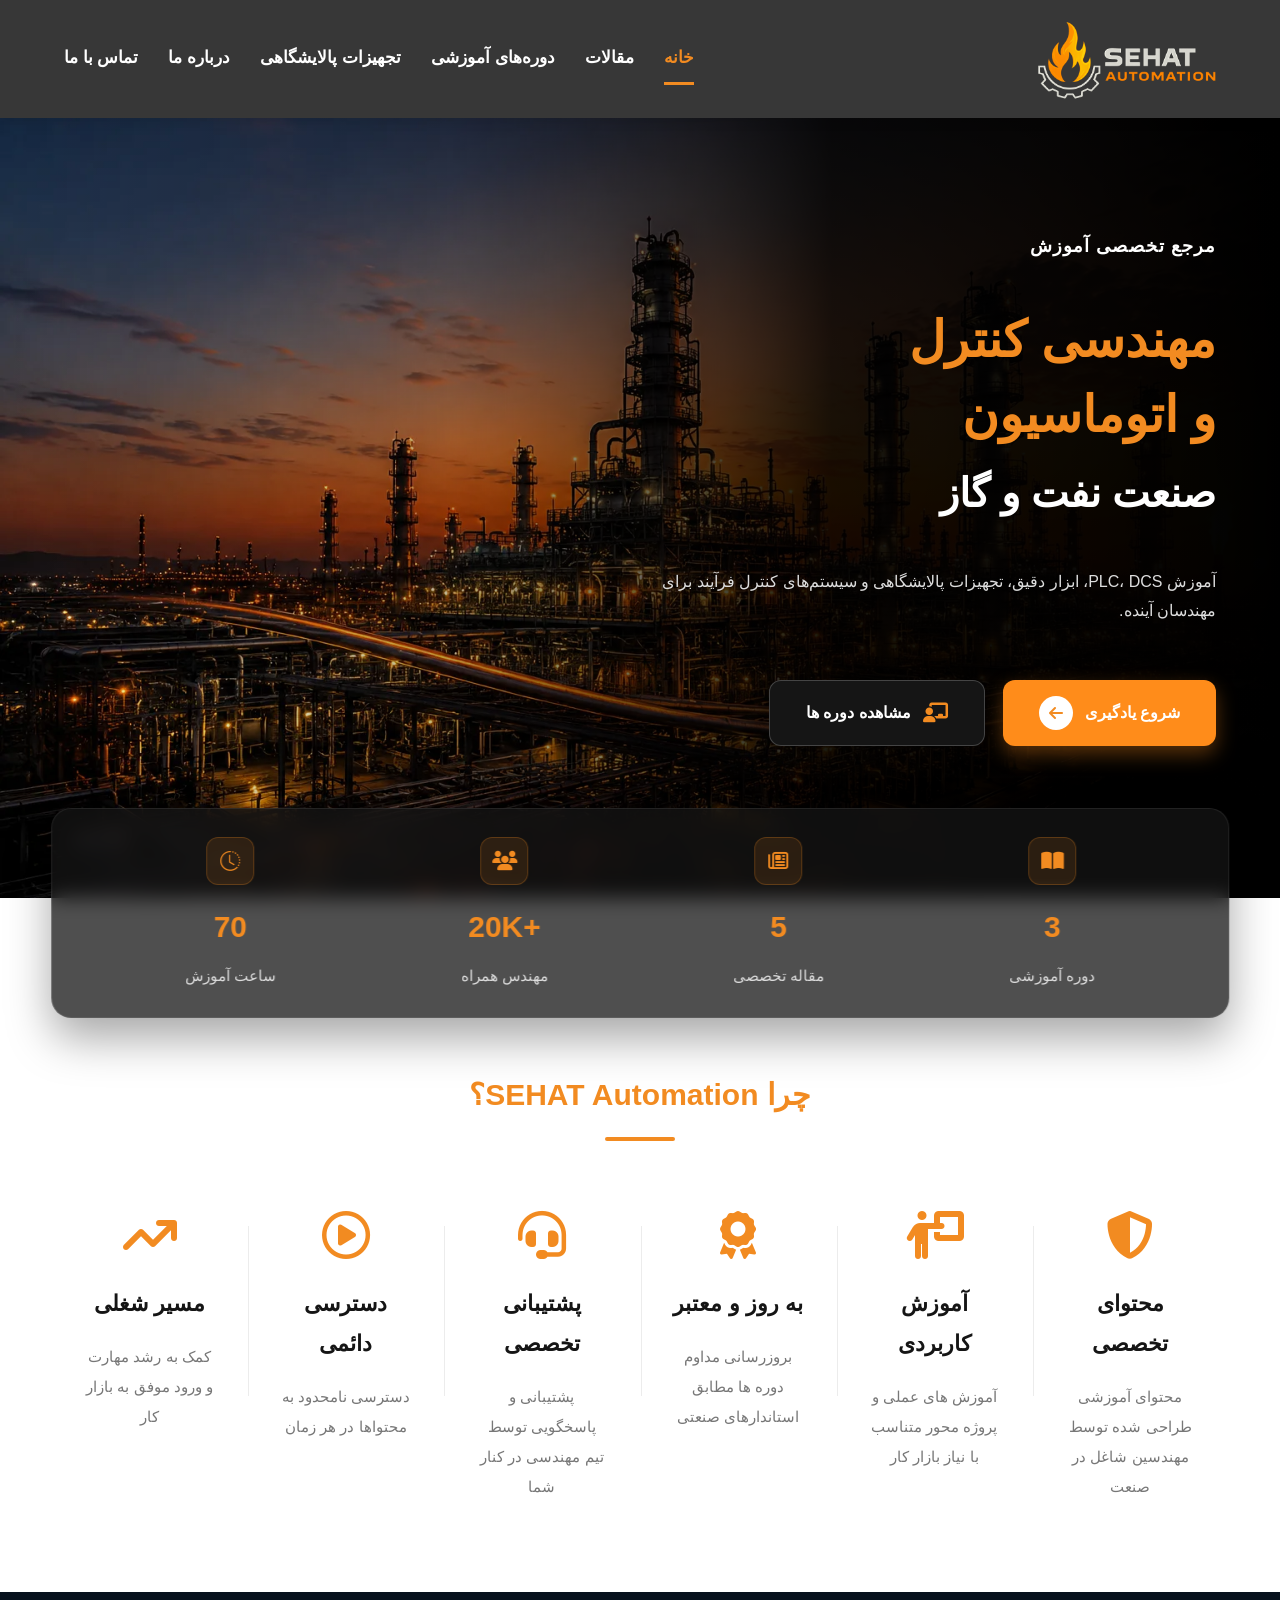
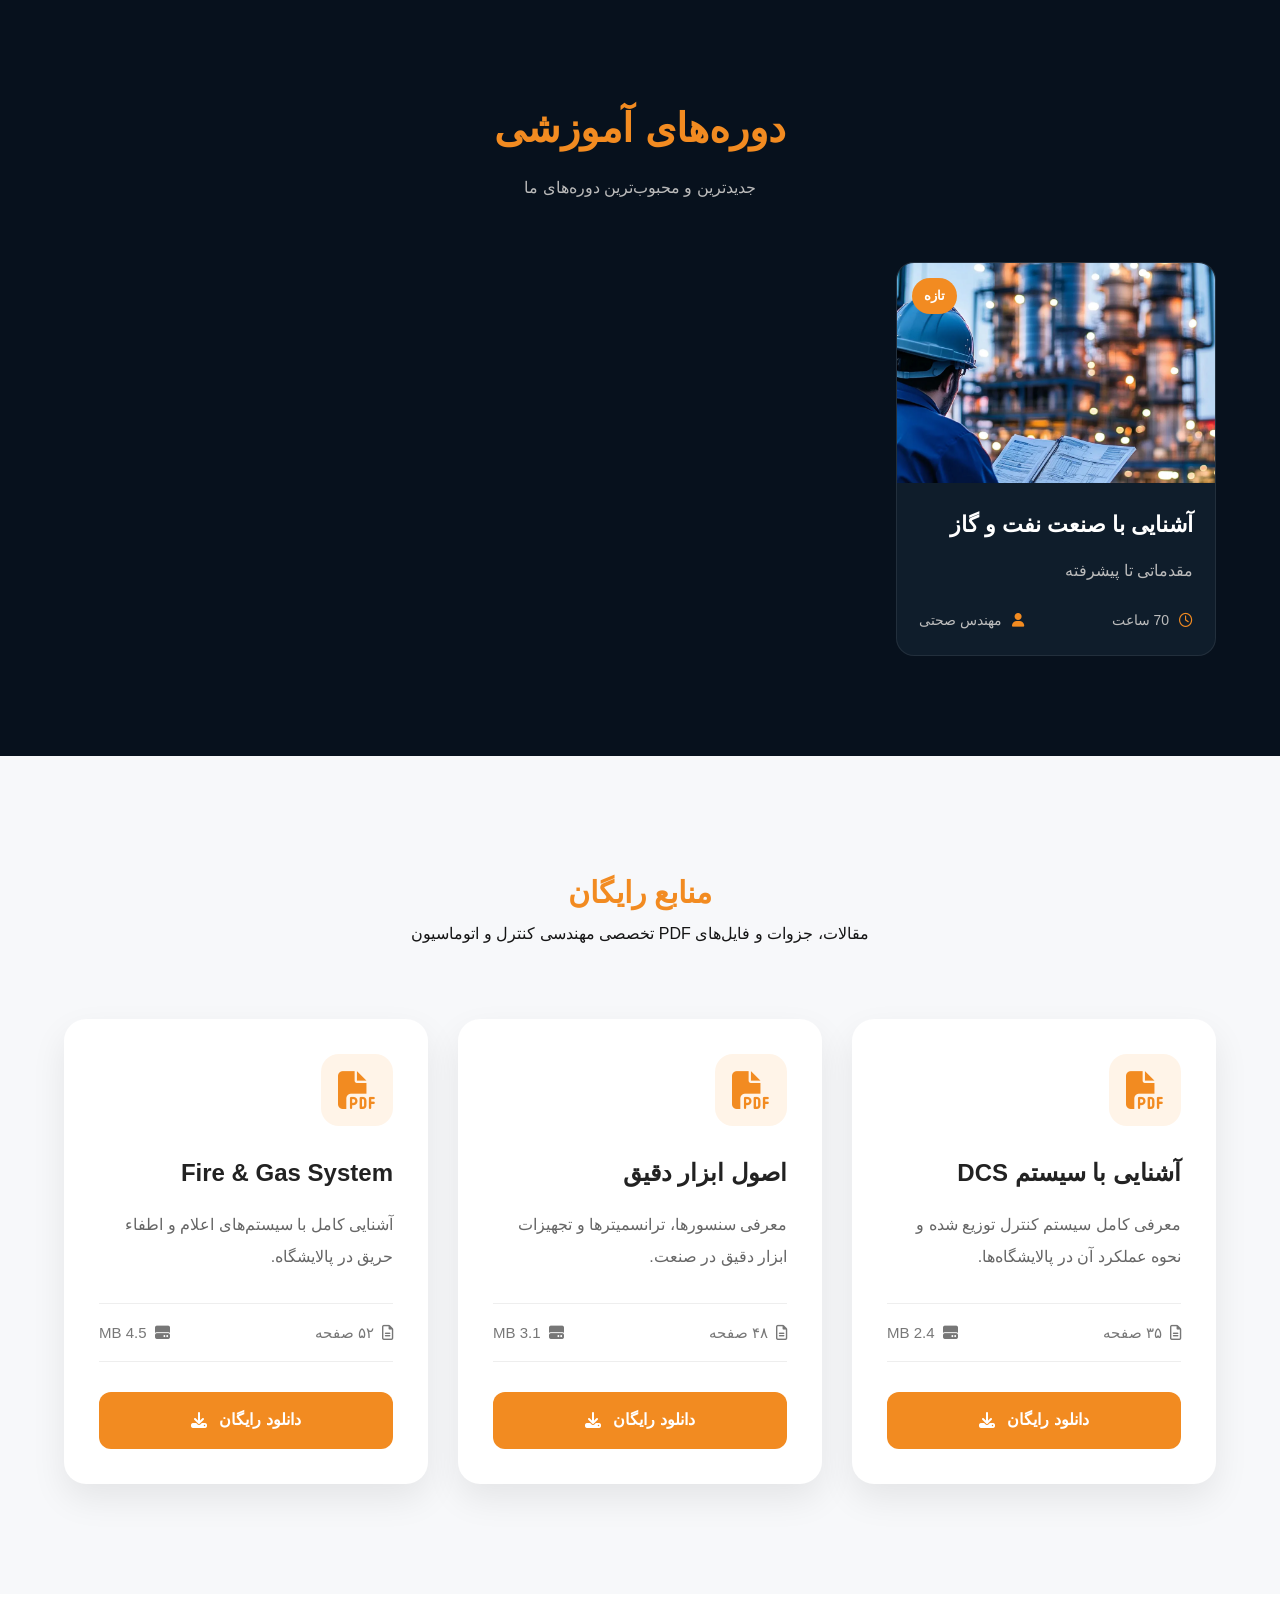
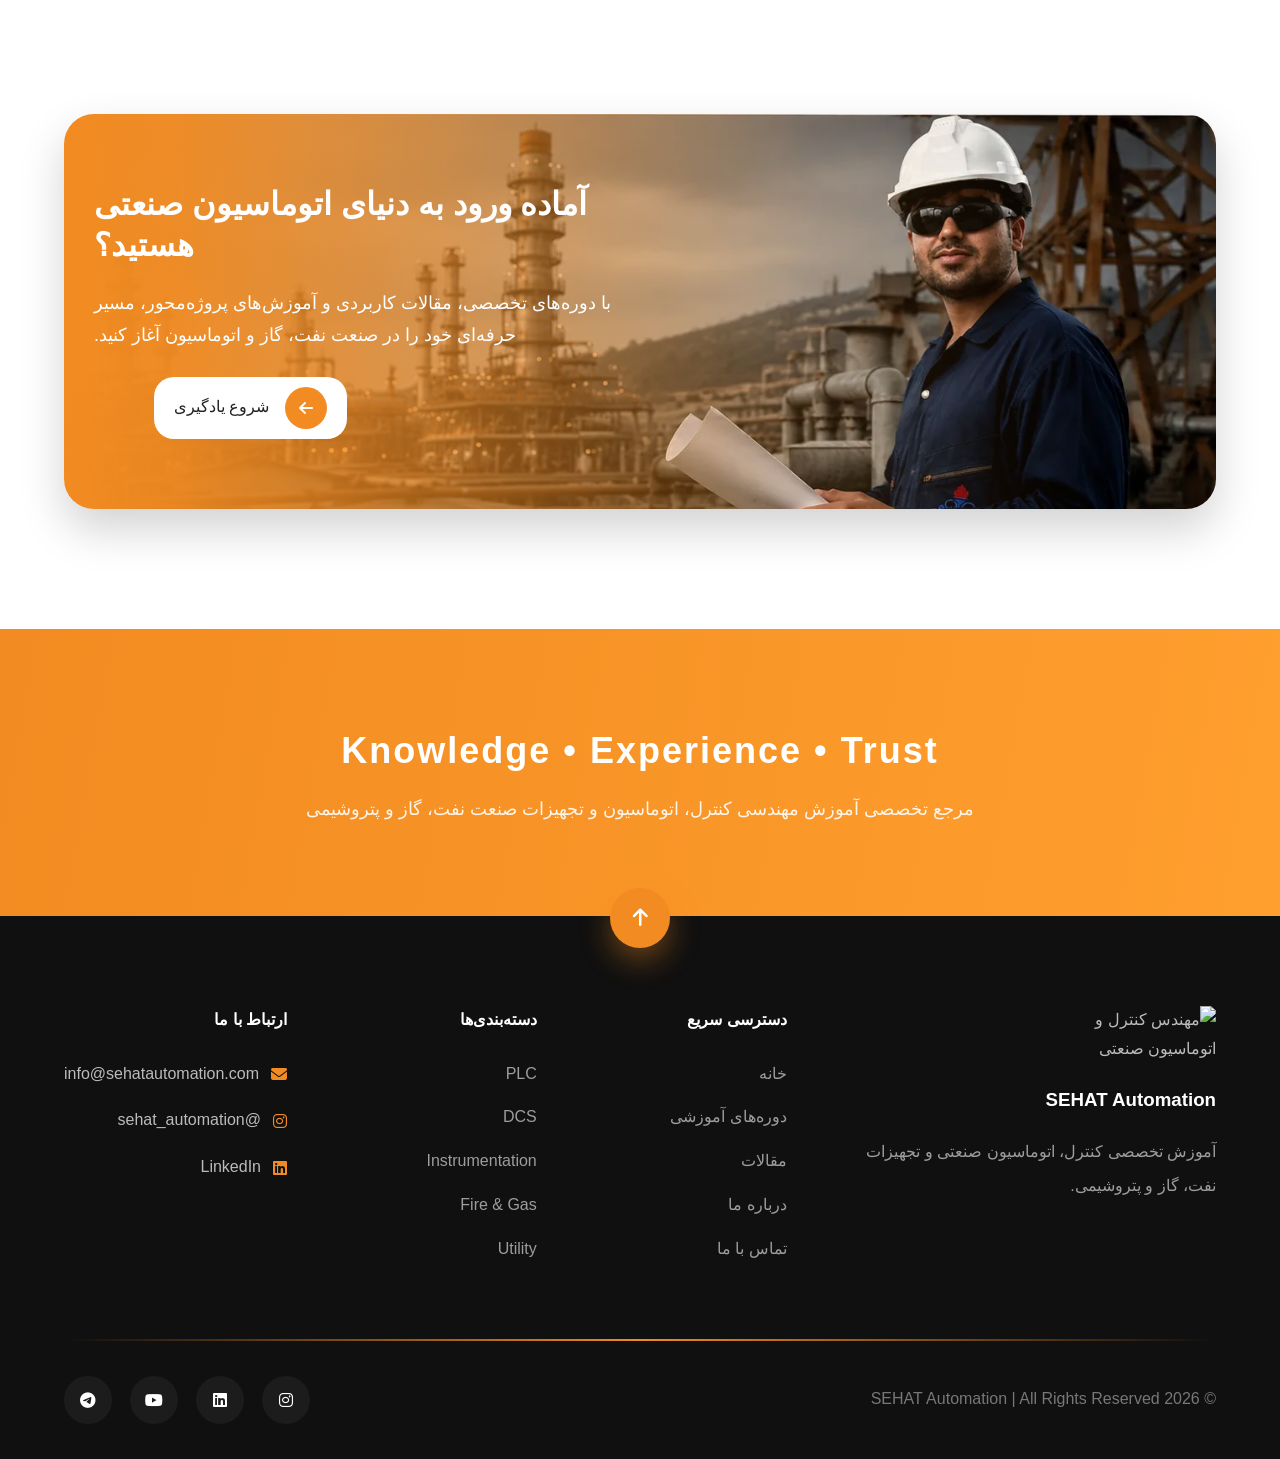
==== commit 60e5df8d: "Optimize images and improve website performance" ====
--- a/index.html
+++ b/index.html
@@ -6,7 +6,11 @@
 <head>
     <meta charset="UTF-8">
     <meta name="viewport" content="width=device-width, initial-scale=1.0">
-    <title>SEHAT Automation</title>
+    <meta 
+    name="description"
+    content="مرجع تخصصی آموزش مهندسی کنترل، PLC، DCS، ابزار دقیق و سیستم‌های اتوماسیون صنعتی.">
+    <title>SEHAT Automation | آموزش مهندسی کنترل و اتوماسیون صنعتی</title>
+    <link rel="icon" href="images/logo2.PNG">
 
     <!-- فایل CSS -->
     <link rel="stylesheet" href="css/style.css">
@@ -28,13 +32,13 @@
 <div class="container header-container">
 
     <img src="images/logo.PNG" 
-         alt="لوگوی SEHAT Automation" 
+         alt="SEHAT Automation Logo" 
          class="logo">
 
 
     <!-- Mobile Menu Button -->
     <button class="menu-toggle">
-        <i class="fa-solid fa-bars"></i>
+        <i class="fa-solid fa-bars menu-icon"></i>
     </button>
 
 
@@ -132,66 +136,140 @@
 </section>
 
     <!--===================================== About ==================================-->
-    <section id="about">
-        <div class="container"> 
-            <div class="section-title">
-                <h2>چرا SEHAT Automation؟</h2>
-                <span></span>
-            </div>
-            <!-- About محتوای تخصصی -->
-            <div class="features">
+   <section id="about">
+
+    <div class="container"> 
+
+        <div class="section-title">
+
+            <h2>چرا SEHAT Automation؟</h2>
+
+            <span></span>
+
+        </div>
+
+
+        <div class="features">
+
+
+            <div class="reveal">
+
                 <div class="feature">
+
                     <i class="fa-solid fa-shield-halved"></i>
+
                     <h3>محتوای تخصصی</h3>
+
                     <p>
                         محتوای آموزشی طراحی شده توسط مهندسین شاغل در صنعت
                     </p>
-                </div>
-                <!-- About آموزش کاربردی-->
+
+                </div>
+
+            </div>
+
+
+
+
+            <div class="reveal">
+
                 <div class="feature">
+
                     <i class="fa-solid fa-person-chalkboard"></i>
+
                     <h3>آموزش کاربردی</h3>
+
                     <p>
                         آموزش های عملی و پروژه محور متناسب با نیاز بازار کار
                     </p>
-                </div>
-                <!-- About به روز و معتبر -->
+
+                </div>
+
+            </div>
+
+
+
+
+            <div class="reveal">
+
                 <div class="feature">
+
                     <i class="fa-solid fa-award"></i>
+
                     <h3>به روز و معتبر</h3>
+
                     <p>
                         بروزرسانی مداوم دوره ها مطابق استاندارهای صنعتی
                     </p>
-                </div>
-                <!-- About پشتیبانی تخصصی -->
+
+                </div>
+
+            </div>
+
+
+
+
+            <div class="reveal">
+
                 <div class="feature">
+
                     <i class="fa-solid fa-headset"></i>
+
                     <h3>پشتیبانی تخصصی</h3>
+
                     <p>
                         پشتیبانی و پاسخگویی توسط تیم مهندسی در کنار شما
                     </p>
-                </div>
-                <!-- About دسترسی دائمی -->
+
+                </div>
+
+            </div>
+
+
+
+
+            <div class="reveal">
+
                 <div class="feature">
+
                     <i class="fa-regular fa-circle-play"></i>
+
                     <h3>دسترسی دائمی</h3>
+
                     <p>
                         دسترسی نامحدود به محتواها در هر زمان
                     </p>
-                </div>
-                 <!-- About مسیر شغلی -->
+
+                </div>
+
+            </div>
+
+
+
+
+            <div class="reveal">
+
                 <div class="feature">
+
                     <i class="fa-solid fa-arrow-trend-up"></i>
+
                     <h3>مسیر شغلی</h3>
+
                     <p>
                         کمک به رشد مهارت و ورود موفق به بازار کار
                     </p>
-                </div>
-            </div>
-</div>
-    </section>
-
-    
+
+                </div>
+
+            </div>
+
+
+
+        </div>
+
+    </div>
+
+</section>
 
 <!--===========================course=============================-->
 <section id="courses">
@@ -202,55 +280,84 @@
 
             <h2>دوره‌های آموزشی</h2>
 
-            <p>جدیدترین و محبوب‌ترین دوره‌های ما</p>
-
-        </div>
+            <p>
+                جدیدترین و محبوب‌ترین دوره‌های ما
+            </p>
+
+        </div>
+
 
         <div class="course-wrapper">
 
+
             <!-- Card 1 -->
-            <article class="course-card">
-
-                     <div class="course-image">
-
-                        <img src="images/oil_and_gas_industry.JPG" alt="oil and gas industry">
-
-                        <span class="badge">تازه</span>
+            <div class="reveal">
+
+                <article class="course-card">
+
+
+                    <div class="course-image">
+
+                        <img src="images/oil_and_gas_industry.webp" 
+                             alt="آموزش صنعت نفت و گاز در SEHAT Automation"
+                                loading="lazy">
+
+
+                        <span class="badge">
+                            تازه
+                        </span>
+
 
                     </div>
 
+
+
                     <div class="course-content">
 
-                            <h3>آشنایی با صنعت نفت و گاز</h3>
-
-                            <p>مقدماتی تا پیشرفته</p>
-
-                            <div class="course-info">
-
-                                <span>
-                                    <i class="fa-regular fa-clock"></i>
-                                     70 ساعت
-                                </span>
-
-                                <span>
-                                    <i class="fa-solid fa-user"></i>
-                                     مهندس صحتی
-                                </span>
-
-                            </div>
+
+                        <h3>
+                            آشنایی با صنعت نفت و گاز
+                        </h3>
+
+
+                        <p>
+                            مقدماتی تا پیشرفته
+                        </p>
+
+
+
+                        <div class="course-info">
+
+
+                            <span>
+                                <i class="fa-regular fa-clock"></i>
+                                70 ساعت
+                            </span>
+
+
+                            <span>
+                                <i class="fa-solid fa-user"></i>
+                                مهندس صحتی
+                            </span>
+
+
+                        </div>
+
 
                     </div>
 
-            </article>
-           
-            
-
-           
-                   </div>
-
-                </div>
-
-            </section>
+
+                </article>
+
+            </div>
+
+
+        </div>
+
+
+    </div>
+
+</section>
 
 <!--================================ resources=============================-->
 
@@ -262,159 +369,181 @@
 
             <h2>منابع رایگان</h2>
 
-            <p>مقالات، جزوات و فایل‌های PDF تخصصی مهندسی کنترل و اتوماسیون</p>
-
-        </div>
+            <p>
+                مقالات، جزوات و فایل‌های PDF تخصصی مهندسی کنترل و اتوماسیون
+            </p>
+
+        </div>
+
 
         <div class="resources-grid">
 
-            <!-- Card -->
-
-            <div class="resource-card">
-
-                <div class="pdf-icon">
-
-                    <i class="fa-solid fa-file-pdf"></i>
-
-                </div>
-
-                <h3>آشنایی با سیستم DCS</h3>
-
-                <p>
-
-                    معرفی کامل سیستم کنترل توزیع شده و نحوه عملکرد آن در پالایشگاه‌ها.
-
-                </p>
-
-                <div class="file-info">
-
-                    <span>
-
-                        <i class="fa-regular fa-file-lines"></i>
-
-                        ۳۵ صفحه
-
-                    </span>
-
-                    <span>
-
-                        <i class="fa-solid fa-hard-drive"></i>
-
-                        2.4 MB
-
-                    </span>
-
-                </div>
-
-                <a href="#" class="download-btn">
-
-                    دانلود رایگان
-
-                    <i class="fa-solid fa-download"></i>
-
-                </a>
-
-            </div>
-
-
-
-            <!-- Card -->
-
-            <div class="resource-card">
-
-                <div class="pdf-icon">
-
-                    <i class="fa-solid fa-file-pdf"></i>
-
-                </div>
-
-                <h3>اصول ابزار دقیق</h3>
-
-                <p>
-
-                    معرفی سنسورها، ترانسمیترها و تجهیزات ابزار دقیق در صنعت.
-
-                </p>
-
-                <div class="file-info">
-
-                    <span>
-
-                        <i class="fa-regular fa-file-lines"></i>
-
-                        ۴۸ صفحه
-
-                    </span>
-
-                    <span>
-
-                        <i class="fa-solid fa-hard-drive"></i>
-
-                        3.1 MB
-
-                    </span>
-
-                </div>
-
-                <a href="#" class="download-btn">
-
-                    دانلود رایگان
-
-                    <i class="fa-solid fa-download"></i>
-
-                </a>
-
-            </div>
-
-
-
-            <!-- resource-card -->
-
-            <div class="resource-card">
-
-                <div class="pdf-icon">
-
-                    <i class="fa-solid fa-file-pdf"></i>
-
-                </div>
-
-                <h3>Fire & Gas System</h3>
-
-                <p>
-
-                    آشنایی کامل با سیستم‌های اعلام و اطفاء حریق در پالایشگاه.
-
-                </p>
-
-                <div class="file-info">
-
-                    <span>
-
-                        <i class="fa-regular fa-file-lines"></i>
-
-                        ۵۲ صفحه
-
-                    </span>
-
-                    <span>
-
-                        <i class="fa-solid fa-hard-drive"></i>
-
-                        4.5 MB
-
-                    </span>
-
-                </div>
-
-                <a href="#" class="download-btn">
-
-                    دانلود رایگان
-
-                    <i class="fa-solid fa-download"></i>
-
-                </a>
-
-            </div>
+
+            <!-- Card 1 -->
+
+            <div class="reveal">
+
+                <div class="resource-card">
+
+                    <div class="pdf-icon">
+
+                        <i class="fa-solid fa-file-pdf"></i>
+
+                    </div>
+
+
+                    <h3>
+                        آشنایی با سیستم DCS
+                    </h3>
+
+
+                    <p>
+                        معرفی کامل سیستم کنترل توزیع شده و نحوه عملکرد آن در پالایشگاه‌ها.
+                    </p>
+
+
+                    <div class="file-info">
+
+                        <span>
+                            <i class="fa-regular fa-file-lines"></i>
+                            ۳۵ صفحه
+                        </span>
+
+
+                        <span>
+                            <i class="fa-solid fa-hard-drive"></i>
+                            2.4 MB
+                        </span>
+
+                    </div>
+
+
+                    <a href="#" class="download-btn">
+
+                        دانلود رایگان
+
+                        <i class="fa-solid fa-download"></i>
+
+                    </a>
+
+
+                </div>
+
+            </div>
+
+
+
+
+
+            <!-- Card 2 -->
+
+            <div class="reveal">
+
+                <div class="resource-card">
+
+                    <div class="pdf-icon">
+
+                        <i class="fa-solid fa-file-pdf"></i>
+
+                    </div>
+
+
+                    <h3>
+                        اصول ابزار دقیق
+                    </h3>
+
+
+                    <p>
+                        معرفی سنسورها، ترانسمیترها و تجهیزات ابزار دقیق در صنعت.
+                    </p>
+
+
+                    <div class="file-info">
+
+                        <span>
+                            <i class="fa-regular fa-file-lines"></i>
+                            ۴۸ صفحه
+                        </span>
+
+
+                        <span>
+                            <i class="fa-solid fa-hard-drive"></i>
+                            3.1 MB
+                        </span>
+
+                    </div>
+
+
+                    <a href="#" class="download-btn">
+
+                        دانلود رایگان
+
+                        <i class="fa-solid fa-download"></i>
+
+                    </a>
+
+
+                </div>
+
+            </div>
+
+
+
+
+
+            <!-- Card 3 -->
+
+            <div class="reveal">
+
+                <div class="resource-card">
+
+                    <div class="pdf-icon">
+
+                        <i class="fa-solid fa-file-pdf"></i>
+
+                    </div>
+
+
+                    <h3>
+                        Fire & Gas System
+                    </h3>
+
+
+                    <p>
+                        آشنایی کامل با سیستم‌های اعلام و اطفاء حریق در پالایشگاه.
+                    </p>
+
+
+                    <div class="file-info">
+
+                        <span>
+                            <i class="fa-regular fa-file-lines"></i>
+                            ۵۲ صفحه
+                        </span>
+
+
+                        <span>
+                            <i class="fa-solid fa-hard-drive"></i>
+                            4.5 MB
+                        </span>
+
+                    </div>
+
+
+                    <a href="#" class="download-btn">
+
+                        دانلود رایگان
+
+                        <i class="fa-solid fa-download"></i>
+
+                    </a>
+
+
+                </div>
+
+            </div>
+
+
 
         </div>
 
@@ -425,7 +554,7 @@
                      CTA
 ================================================ -->
 
-   <section id="cta">
+   <section id="cta" class="reveal">
 
     <div class="container">
 
@@ -502,7 +631,7 @@
 
             <div class="footer-about">
 
-                <img src="images/logo.png" class="footer-logo">
+                <img src="images/logo.png" class="footer-logo" alt="مهندس کنترل و اتوماسیون صنعتی">
 
                 <h3>SEHAT Automation</h3>
 
--- a/css/style.css
+++ b/css/style.css
@@ -223,7 +223,7 @@
         rgba(0,0,0,0) 100%
     ),
 
-    url("../images/hero2.png");
+    url("../images/hero2.webp");
 
     background-size:cover;
 
@@ -647,12 +647,15 @@
     padding:0 20px;
 
     position:relative;
-
-}
-
-
-
-.feature:not(:last-child)::after{
+    transition:
+    transform .35s ease,
+    box-shadow .35s ease;
+
+}
+
+
+
+.features > .reveal:not(:last-child) .feature::after{
 
     content:"";
 
@@ -765,33 +768,26 @@
 
 .course-card{
 
-    width:320px;
-
-    background:#0f1d2b;
-
-    border-radius:18px;
-
-    overflow:hidden;
-
-    border:
-
-    1px solid rgba(255,255,255,.08);
-
-
-    transition:.35s;
-
+     width:320px;
+     background:#0f1d2b;
+     border-radius:18px;
+     overflow:hidden;
+     border:1px solid rgba(255,255,255,.08);
+  
+     transition:
+     transform .5s cubic-bezier(.22,1,.36,1),
+     box-shadow .5s cubic-bezier(.22,1,.36,1);
 }
 
 
 
 .course-card:hover{
 
-    transform:translateY(-8px);
-
     box-shadow:
-
-    0 20px 35px rgba(0,0,0,.35);
-
+    0 18px 35px rgba(0,0,0,.25);
+    transform:
+    translateY(-5px)
+    scale(1.015);
 }
 
 
@@ -939,36 +935,27 @@
 
 .resource-card{
 
+    display:flex;
+    flex-direction:column;
     background:white;
-
     padding:35px;
-
     border-radius:22px;
-
-
     box-shadow:
-
     0 15px 35px rgba(0,0,0,.08);
-
-
-    display:flex;
-
-    flex-direction:column;
-
-
-    transition:.35s;
-
+    transition:
+    transform .5s cubic-bezier(.22,1,.36,1),
+    box-shadow .5s cubic-bezier(.22,1,.36,1);
 }
 
 
 
 .resource-card:hover{
 
-    transform:translateY(-10px);
-
     box-shadow:
-
-    0 20px 45px rgba(0,0,0,.15);
+    0 20px 45px rgba(0,0,0,.12);
+    transform:
+    translateY(-5px)
+    scale(1.015);
 
 }
 
@@ -1172,7 +1159,7 @@
     ),
 
 
-    url("../images/cta.png");
+    url("../images/cta.webp");
 
 
     background-size:cover;
@@ -1744,4 +1731,81 @@
 
     cursor:pointer;
 
+}
+
+/* Scroll Animation */
+
+.reveal{
+
+    opacity:0;
+    position:relative;
+    transform:translateY(50px);
+
+    transition:
+    opacity .8s ease,
+    transform .8s cubic-bezier(.22,1,.36,1);
+
+}
+
+
+.reveal.active{
+
+    opacity:1;
+
+    transform:translateY(0);
+
+}
+
+/* Stagger Animation */
+
+.feature,
+.course-card,
+.resource-card{
+
+    transition-delay:0s;
+
+}
+
+
+.feature:nth-child(1),
+.course-card:nth-child(1),
+.resource-card:nth-child(1){
+
+    transition-delay:.1s;
+
+}
+
+
+.feature:nth-child(2),
+.course-card:nth-child(2),
+.resource-card:nth-child(2){
+
+    transition-delay:.2s;
+
+}
+
+
+.feature:nth-child(3),
+.course-card:nth-child(3),
+.resource-card:nth-child(3){
+
+    transition-delay:.3s;
+
+}
+
+
+.feature:nth-child(4),
+.course-card:nth-child(4),
+.resource-card:nth-child(4){
+
+    transition-delay:.4s;
+
+}
+
+
+.feature:nth-child(5),
+.feature:nth-child(6){
+
+    transition-delay:.5s;
+
 }
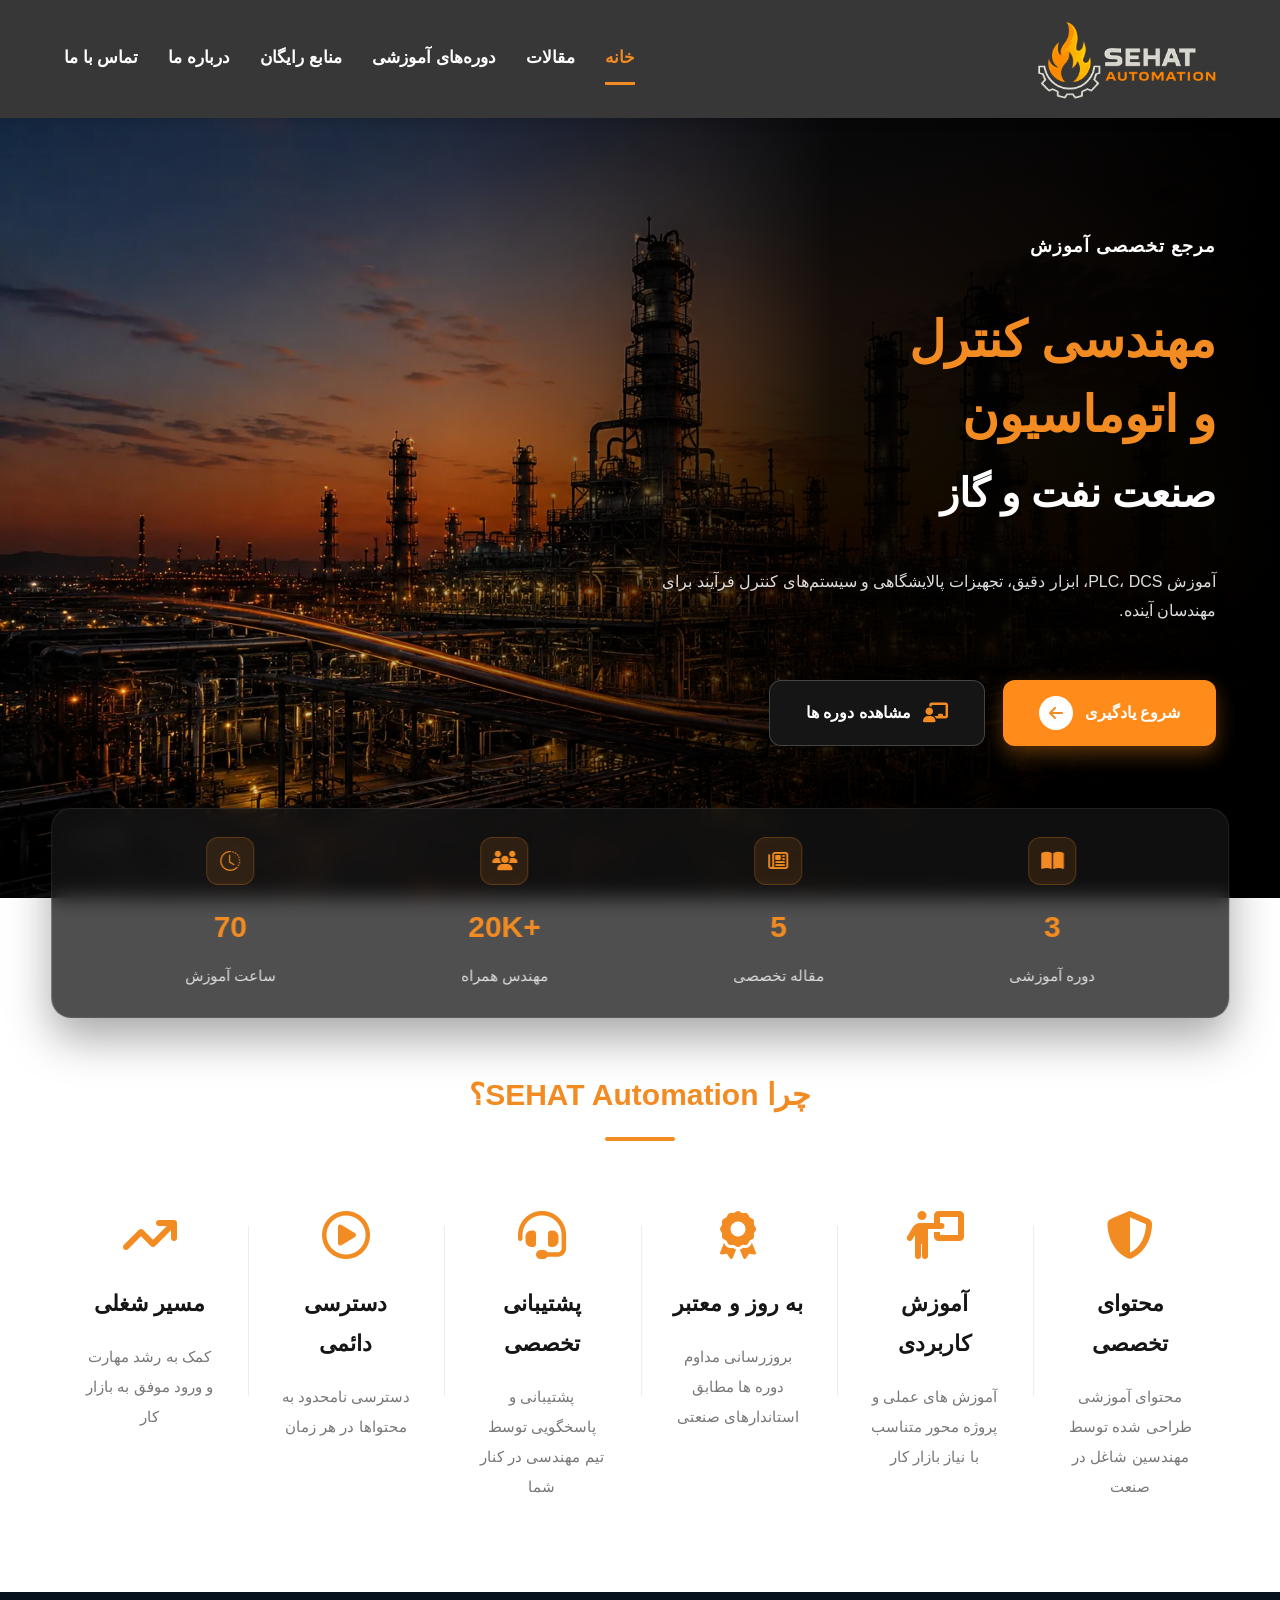
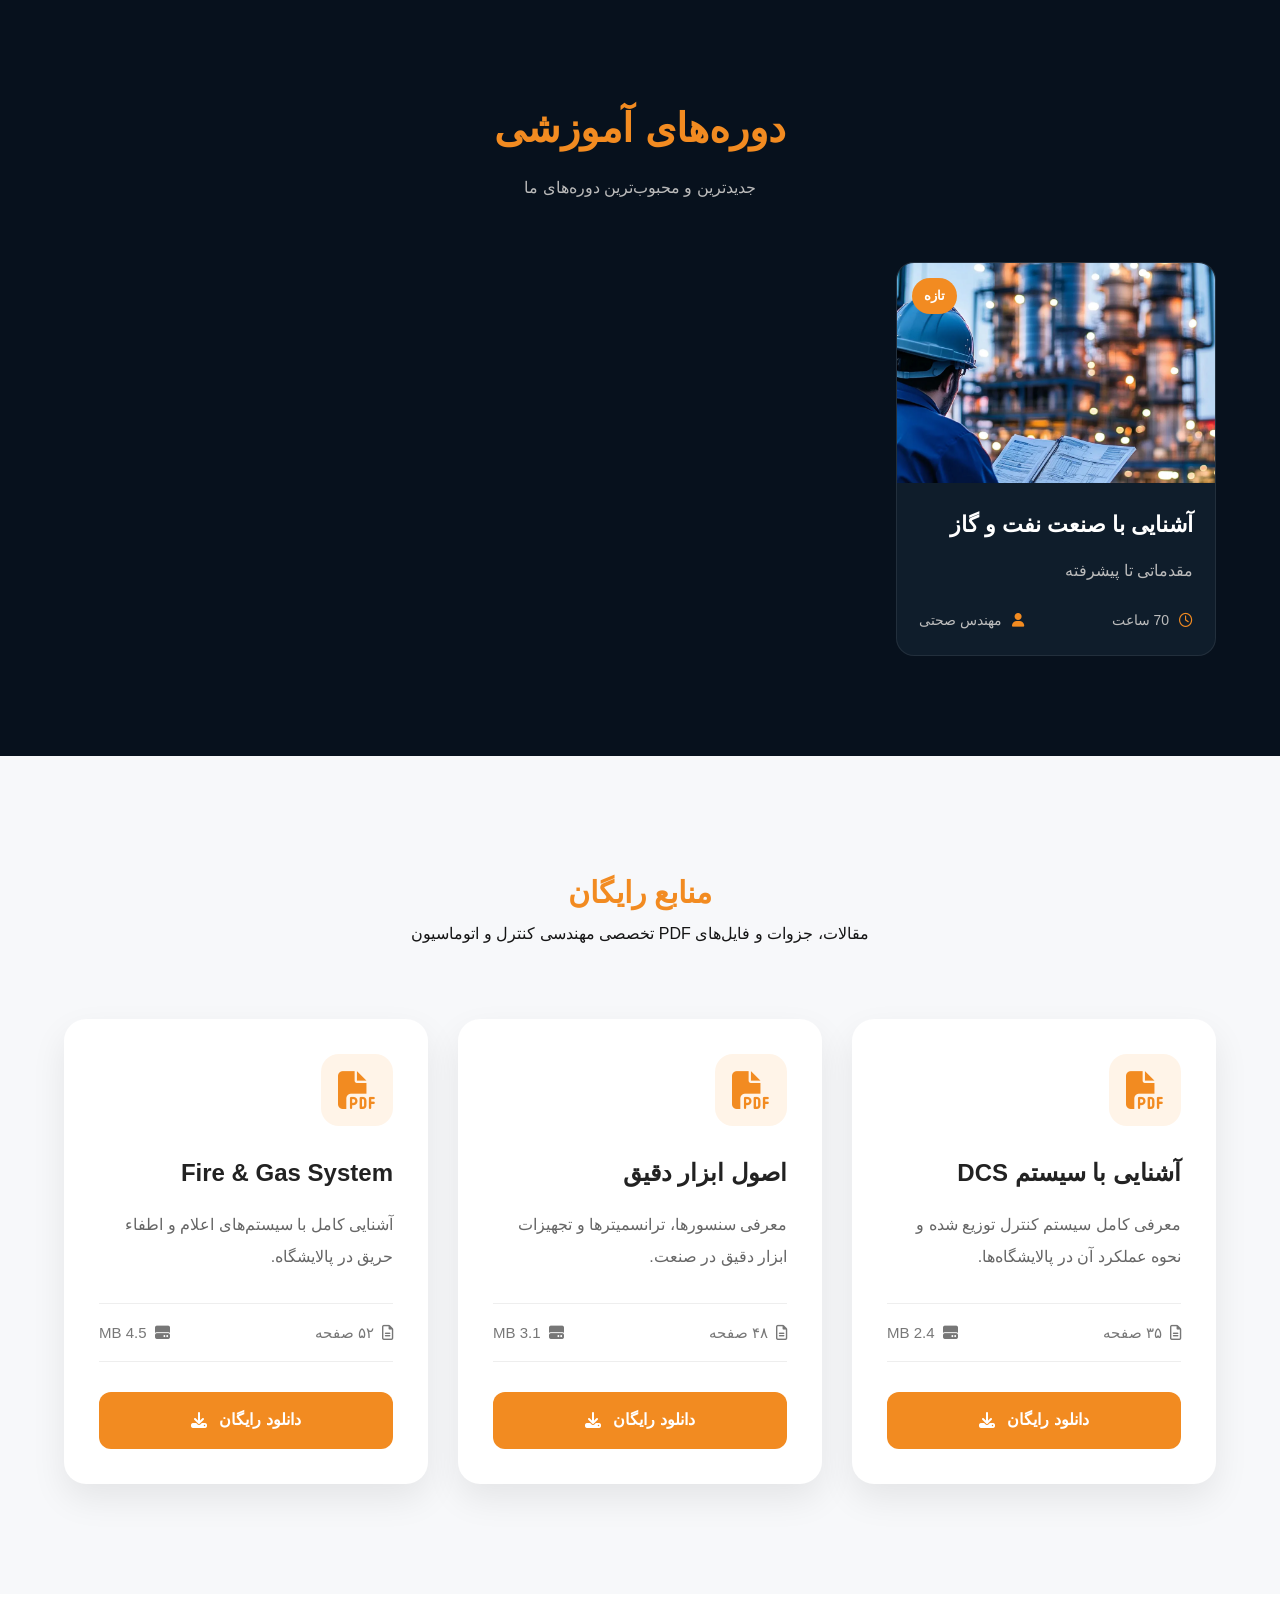
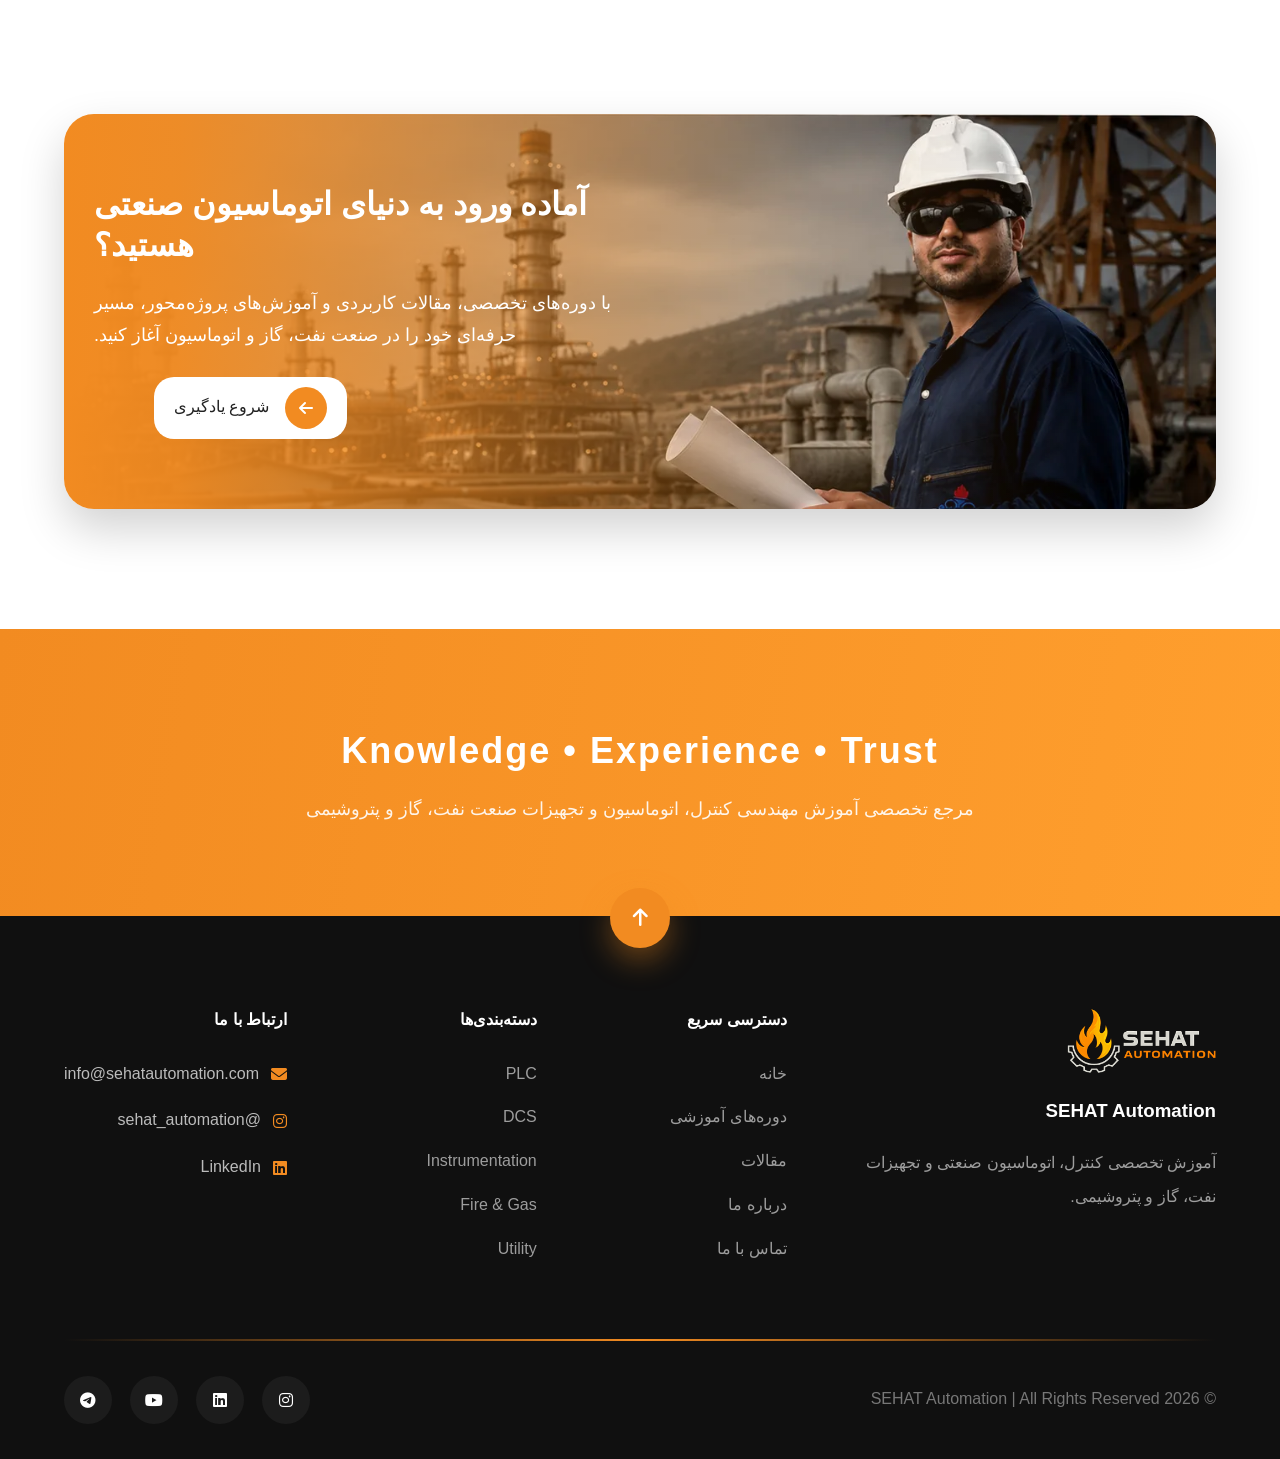
==== commit 3957850d: "Finalize frontend phase and cleanup code" ====
--- a/index.html
+++ b/index.html
@@ -37,22 +37,23 @@
 
 
     <!-- Mobile Menu Button -->
-    <button class="menu-toggle">
+    <button class="menu-toggle"
+    aria-label="باز کردن منوی سایت">
         <i class="fa-solid fa-bars menu-icon"></i>
     </button>
 
 
     <nav class="main-nav">
 
-        <a href="#" class="active">خانه</a>
-
-        <a href="#">مقالات</a>
-
-        <a href="#">دوره‌های آموزشی</a>
-
-        <a href="#">تجهیزات پالایشگاهی</a>
-
-        <a href="#">درباره ما</a>
+        <a href="#top" class="active">خانه</a>
+
+        <a href="#articles">مقالات</a>
+
+        <a href="#courses">دوره‌های آموزشی</a>
+
+        <a href="#resources">منابع رایگان</a>
+
+        <a href="#about">درباره ما</a>
 
         <a href="#">تماس با ما</a>
 
@@ -85,14 +86,14 @@
 
             <div class="hero-buttons">
 
-                <a href="#" class="btn btn-primary">
+                <a href="#courses" class="btn btn-primary">
                     شروع یادگیری
                      <span class="btn-icon">
                        <i class="fa-solid fa-arrow-left"></i>
                      </span>
                 </a>
 
-                <a href="#" class="btn btn-outline">
+                <a href="#courses" class="btn btn-outline">
                     <i class="fa-solid fa-chalkboard-user"></i>
                     مشاهده دوره ها
                 </a>
@@ -554,11 +555,11 @@
                      CTA
 ================================================ -->
 
-   <section id="cta" class="reveal">
+   <section id="cta" >
 
     <div class="container">
 
-        <div class="cta-box">
+        <div class="cta-box reveal">
 
             <div class="cta-content">
 
@@ -574,7 +575,7 @@
                 
             </div>
             <div class="cta-buttons">
-                     <a href="#" class="cta-btn">
+                     <a href="#courses" class="cta-btn">
 
                             <span class="arrow">
                                 <i class="fa-solid fa-arrow-left"></i>
@@ -631,7 +632,7 @@
 
             <div class="footer-about">
 
-                <img src="images/logo.png" class="footer-logo" alt="مهندس کنترل و اتوماسیون صنعتی">
+                <img src="images/logo.PNG" class="footer-logo" alt="SEHAT Automation Logo">
 
                 <h3>SEHAT Automation</h3>
 
@@ -743,13 +744,13 @@
 
             <div class="socials">
 
-                <a href="#"><i class="fa-brands fa-instagram"></i></a>
-
-                <a href="#"><i class="fa-brands fa-linkedin"></i></a>
-
-                <a href="#"><i class="fa-brands fa-youtube"></i></a>
-
-                <a href="#"><i class="fa-brands fa-telegram"></i></a>
+                <a href="#" aria-label="صفحه اینستاگرام SEHAT Automation"><i class="fa-brands fa-instagram"></i></a>
+
+                <a href="#" aria-label="صفحه لینکدین SEHAT Automation"><i class="fa-brands fa-linkedin"></i></a>
+
+                <a href="#" aria-label="صفحه یوتیوب SEHAT Automation"><i class="fa-brands fa-youtube"></i></a>
+
+                <a href="#" aria-label="صفحه تلگرام SEHAT Automation"><i class="fa-brands fa-telegram"></i></a>
 
             </div>
 
--- a/css/style.css
+++ b/css/style.css
@@ -647,9 +647,6 @@
     padding:0 20px;
 
     position:relative;
-    transition:
-    transform .35s ease,
-    box-shadow .35s ease;
 
 }
 
@@ -1758,15 +1755,6 @@
 
 /* Stagger Animation */
 
-.feature,
-.course-card,
-.resource-card{
-
-    transition-delay:0s;
-
-}
-
-
 .feature:nth-child(1),
 .course-card:nth-child(1),
 .resource-card:nth-child(1){
--- a/css/responsive.css
+++ b/css/responsive.css
@@ -503,8 +503,7 @@
 
 
 
-.feature:not(:last-child)::after{
-
+.features > .reveal .feature::after{
 
     display:none;
 
@@ -993,6 +992,11 @@
 
 }
 
+.reveal{
+
+        transition-duration:.6s;
+
+    }
 
 
 }
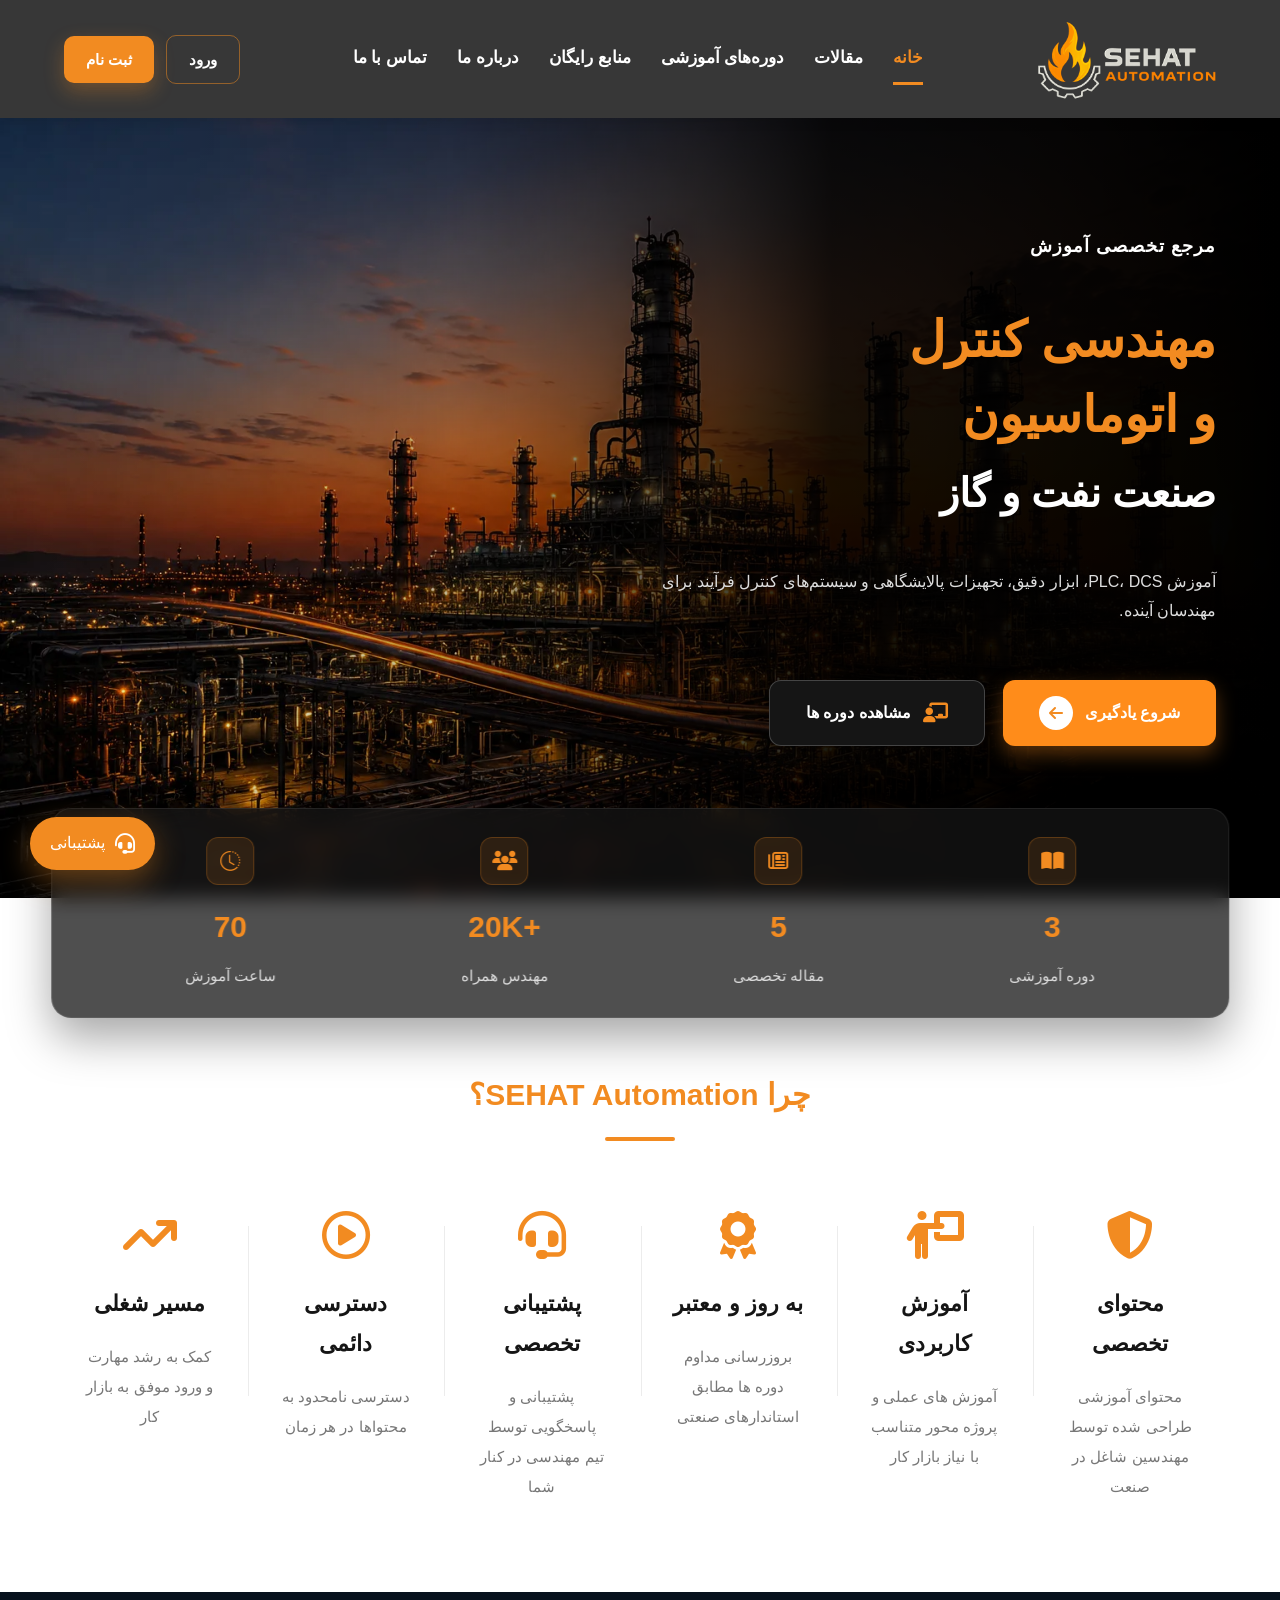
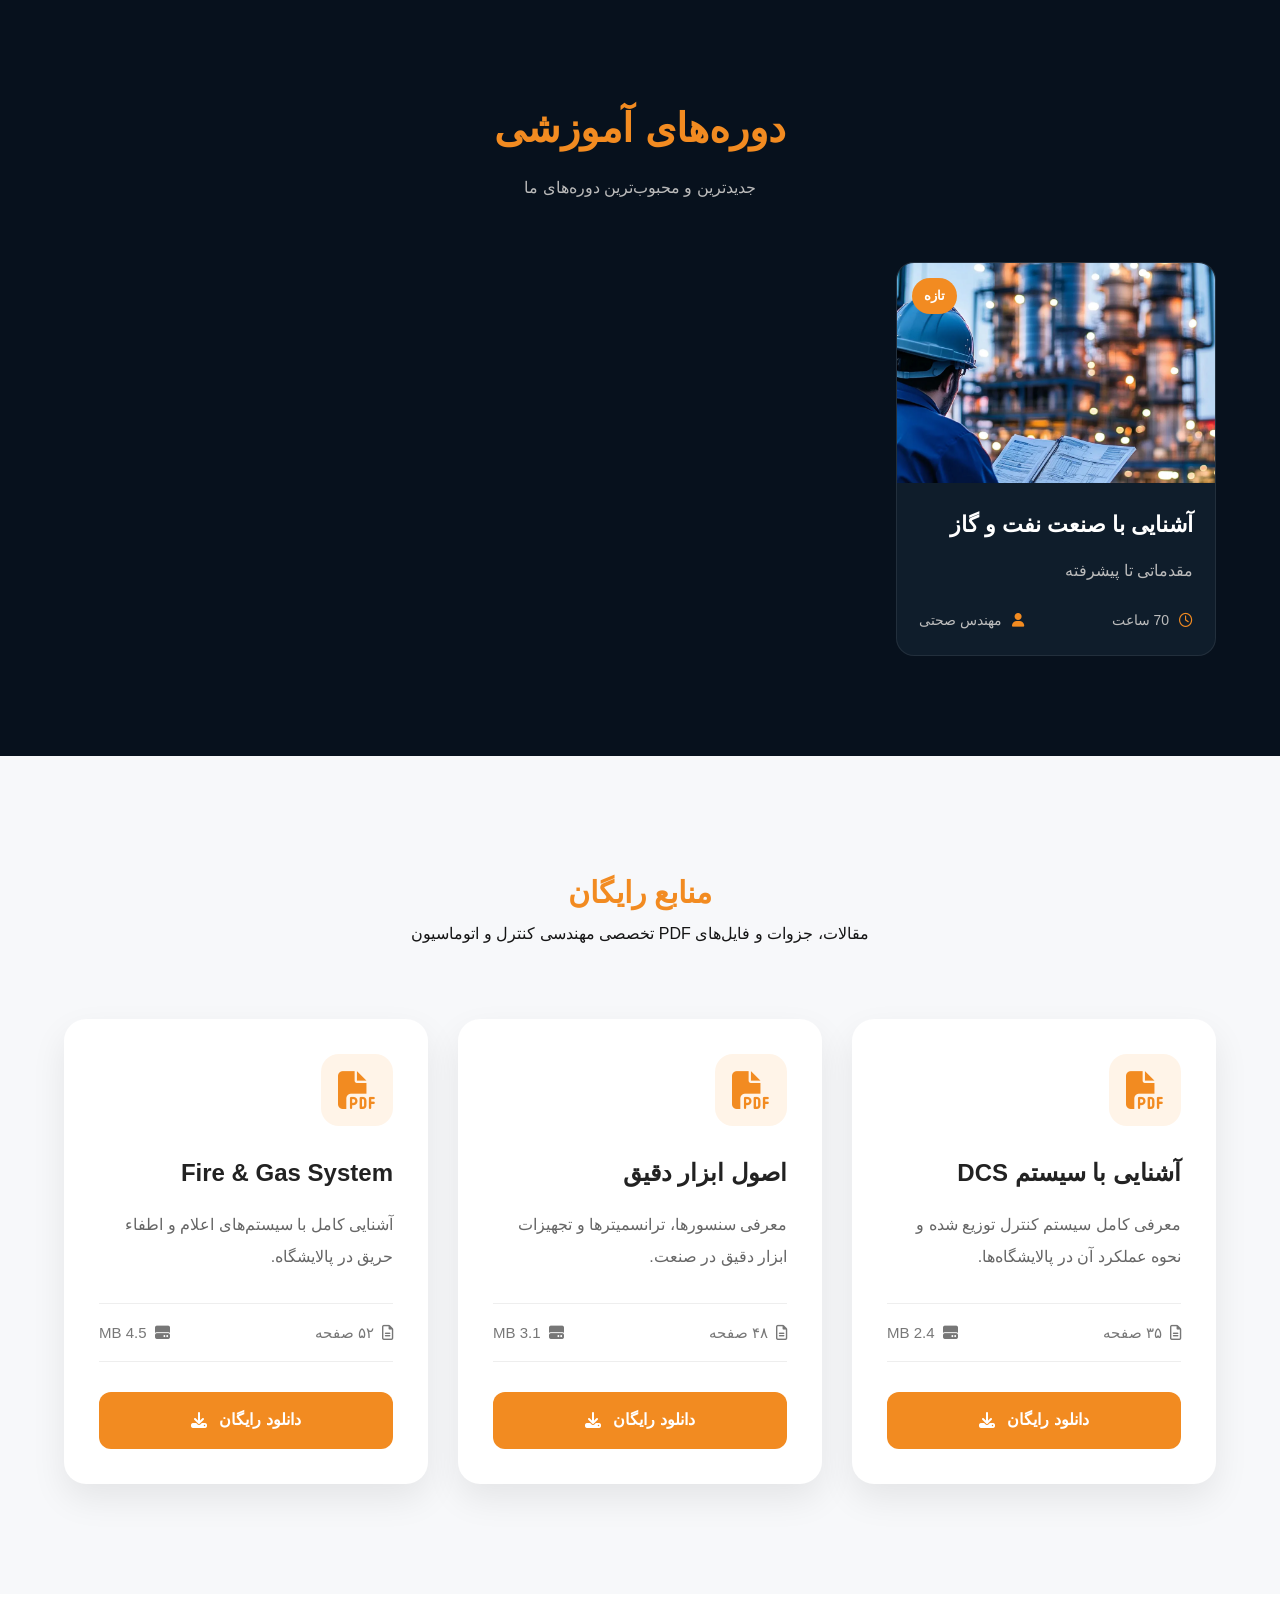
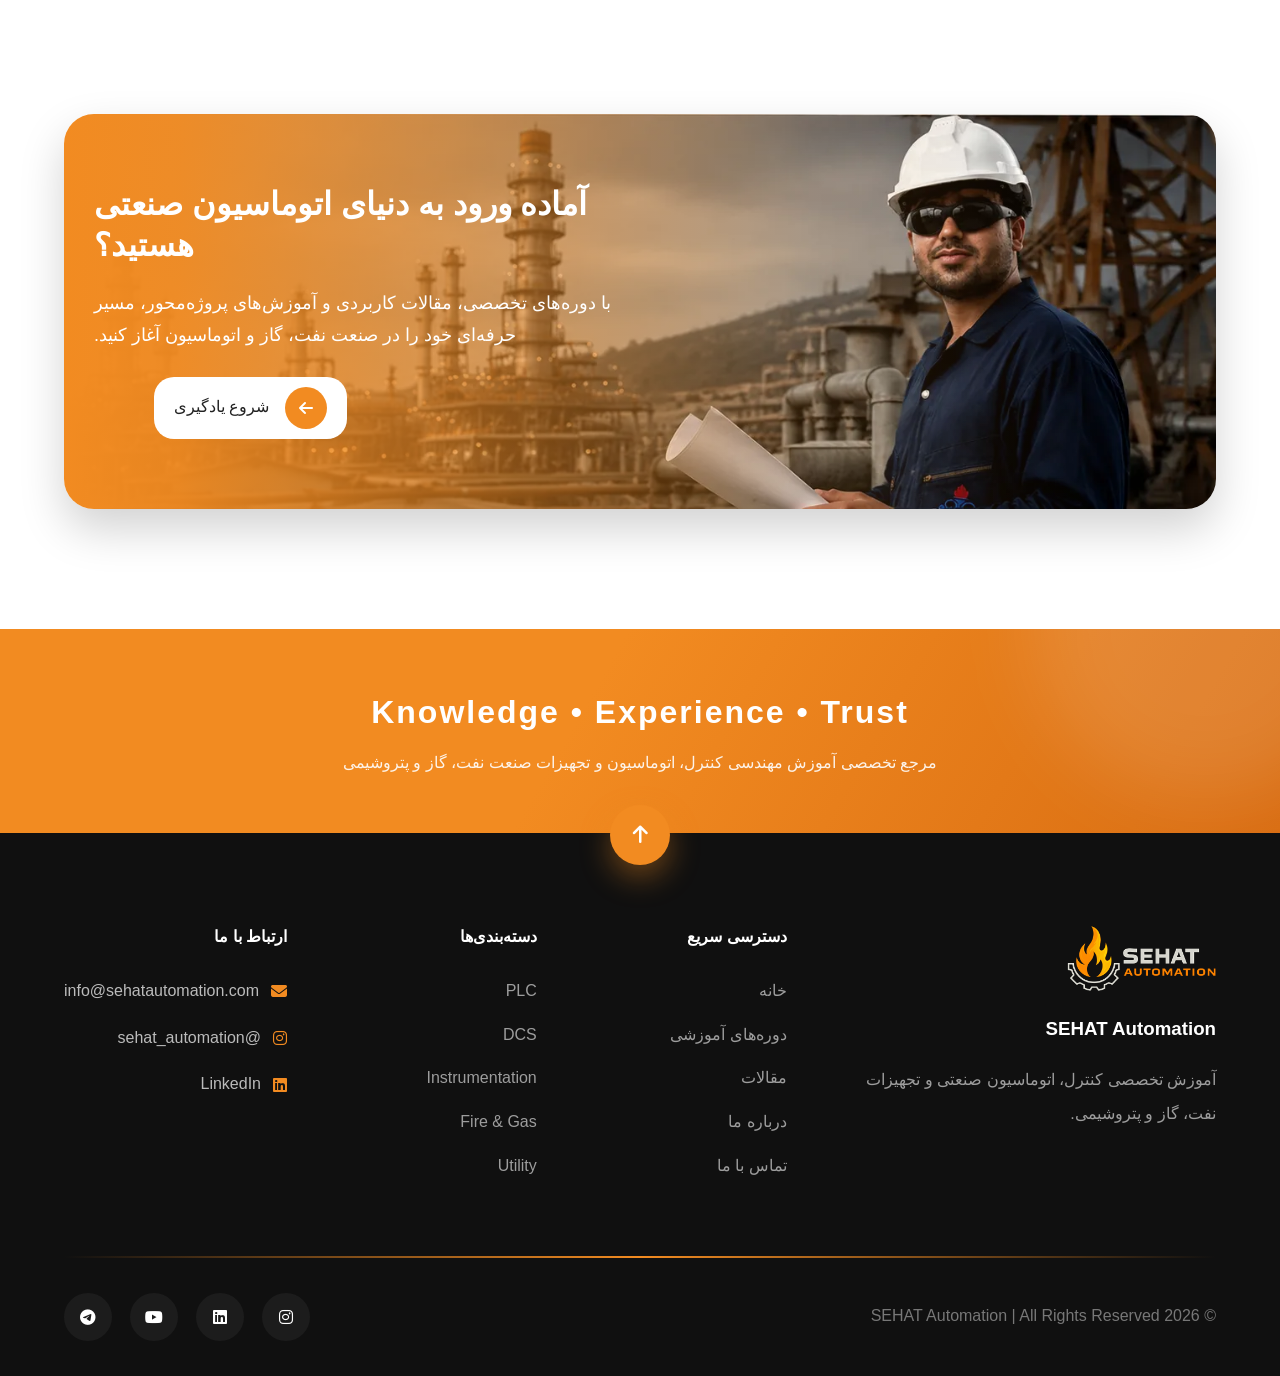
==== commit f366a298: "Add header actions and floating support button" ====
--- a/index.html
+++ b/index.html
@@ -21,6 +21,15 @@
     href="https://cdn.jsdelivr.net/npm/bootstrap-icons@1.11.3/font/bootstrap-icons.min.css">
 </head>
 
+<div class="support-button">
+
+    <i class="fa-solid fa-headset"></i>
+
+    <span>
+        پشتیبانی
+    </span>
+
+</div>
 
 <body id="top">
 
@@ -58,7 +67,18 @@
         <a href="#">تماس با ما</a>
 
     </nav>
-
+    <!-- Login Button -->
+    <div class="header-actions">
+
+    <a href="login.html" class="btn-login">
+        ورود
+    </a>
+
+    <a href="register.html" class="btn-register">
+        ثبت نام
+    </a>
+
+</div>
 
 </div>
 
--- a/css/style.css
+++ b/css/style.css
@@ -100,7 +100,73 @@
 
 }
 
-
+/* Floating Support */
+
+.support-button{
+
+    position:fixed;
+
+    bottom:30px;
+
+    left:30px;
+
+    display:flex;
+
+    align-items:center;
+
+    gap:10px;
+
+    background:var(--orange);
+
+    color:white;
+
+    padding:12px 20px;
+
+    border-radius:50px;
+
+    cursor:pointer;
+
+    z-index:999;
+
+    box-shadow:
+    0 10px 30px rgba(242,139,33,.4);
+
+    transition:.3s ease;
+    animation:
+    supportPulse 3s infinite;
+
+}
+@keyframes supportPulse{
+
+    0%,100%{
+
+        box-shadow:
+        0 10px 30px rgba(242,139,33,.4);
+
+    }
+
+
+    50%{
+
+        box-shadow:
+        0 10px 40px rgba(242,139,33,.7);
+
+    }
+
+}
+
+.support-button i{
+
+    font-size:20px;
+
+}
+
+
+.support-button:hover{
+
+    transform:translateY(-5px);
+
+}
 
 /* =====================================================
    4. HEADER
@@ -199,7 +265,69 @@
     transform:translateY(-3px);
 
 }
-
+/* Header Actions */
+
+.header-actions{
+
+    display:flex;
+    align-items:center;
+    gap:12px;
+
+}
+
+
+.btn-login,
+.btn-register{
+
+    text-decoration:none;
+    padding:10px 22px;
+    border-radius:10px;
+    font-size:15px;
+    font-weight:600;
+    transition:.3s ease;
+
+}
+
+
+/* Login */
+
+.btn-login{
+
+    color:white;
+    border:1px solid rgba(242,139,33,.5);
+
+}
+
+
+.btn-login:hover{
+
+    background:rgba(242,139,33,.1);
+    color:var(--orange);
+
+}
+
+
+/* Register */
+
+.btn-register{
+
+    background:var(--orange);
+    color:white;
+
+    box-shadow:
+    0 8px 20px rgba(242,139,33,.3);
+
+}
+
+
+.btn-register:hover{
+
+    transform:translateY(-3px);
+
+    box-shadow:
+    0 12px 25px rgba(242,139,33,.45);
+
+}
 
 
 /* =====================================================
@@ -1323,18 +1451,25 @@
 ===================================================== */
 
 
+/* ===========================
+      FOOTER BANNER
+=========================== */
+
+
 .footer-banner{
 
+    position:relative;
+    overflow:hidden;
+
     background:
-
     linear-gradient(
-        100deg,
-        #f28b21,
-        #ff9f2e
+        120deg,
+        #f28b21 0%,
+        #f28b21 45%,
+        #d96d12 100%
     );
 
-
-    padding:90px 20px;
+    padding:55px 20px;
 
     text-align:center;
 
@@ -1344,15 +1479,44 @@
 
 
 
+/* subtle industrial glow */
+
+.footer-banner::before{
+
+    content:"";
+
+    position:absolute;
+
+    width:350px;
+
+    height:350px;
+
+    background:
+    rgba(255,255,255,.12);
+
+    border-radius:50%;
+
+    top:-180px;
+
+    right:-100px;
+
+    filter:blur(40px);
+
+}
+
+
+
 .footer-banner h2{
 
-    font-size:36px;
+    position:relative;
+
+    font-size:32px;
 
     font-weight:700;
 
     letter-spacing:2px;
 
-    margin-bottom:10px;
+    margin-bottom:8px;
 
 }
 
@@ -1360,15 +1524,13 @@
 
 .footer-banner p{
 
-    font-size:18px;
+    position:relative;
+
+    font-size:16px;
 
     opacity:.9;
 
 }
-
-
-
-
 
 /* =====================================================
    12. FOOTER
--- a/css/responsive.css
+++ b/css/responsive.css
@@ -240,7 +240,11 @@
     max-height:500px;
 
 }
-
+.header-actions{
+
+    display:none;
+
+}
 
 
 
@@ -792,31 +796,23 @@
 
 .footer-banner{
 
-
-    padding:60px 15px;
-
-}
-
-
-
-.footer-banner h2{
-
-
-    font-size:27px;
-
-}
-
-
-
-.footer-banner p{
-
-
-    font-size:15px;
-
-}
-
-
-
+        padding:40px 15px;
+
+    }
+
+
+    .footer-banner h2{
+
+        font-size:24px;
+
+    }
+
+
+    .footer-banner p{
+
+        font-size:14px;
+
+    }
 
 
 /* ================= FOOTER ================= */
@@ -998,6 +994,44 @@
 
     }
 
+
+    /* ================= support-button ================= */
+.support-button{
+
+    bottom:20px;
+    left:20px;
+
+    padding:10px 16px;
+
+    font-size:14px;
+    animation:
+    supportPulse 3s infinite;
+}
+
+
+.support-button i{
+
+    font-size:17px;
+
+}
+@keyframes supportPulse{
+
+    0%,100%{
+
+        box-shadow:
+        0 10px 30px rgba(242,139,33,.4);
+
+    }
+
+
+    50%{
+
+        box-shadow:
+        0 10px 40px rgba(242,139,33,.7);
+
+    }
+
+}
 
 }
 
@@ -1130,7 +1164,42 @@
     justify-content:center;
 
 }
-
-
+.support-button{
+
+    bottom:20px;
+    left:20px;
+
+    padding:10px 16px;
+
+    font-size:14px;
+    animation:
+    supportPulse 3s infinite;
+
+}
+
+
+.support-button i{
+
+    font-size:17px;
+
+}
+@keyframes supportPulse{
+
+    0%,100%{
+
+        box-shadow:
+        0 10px 30px rgba(242,139,33,.4);
+
+    }
+
+
+    50%{
+
+        box-shadow:
+        0 10px 40px rgba(242,139,33,.7);
+
+    }
+
+}
 
 }
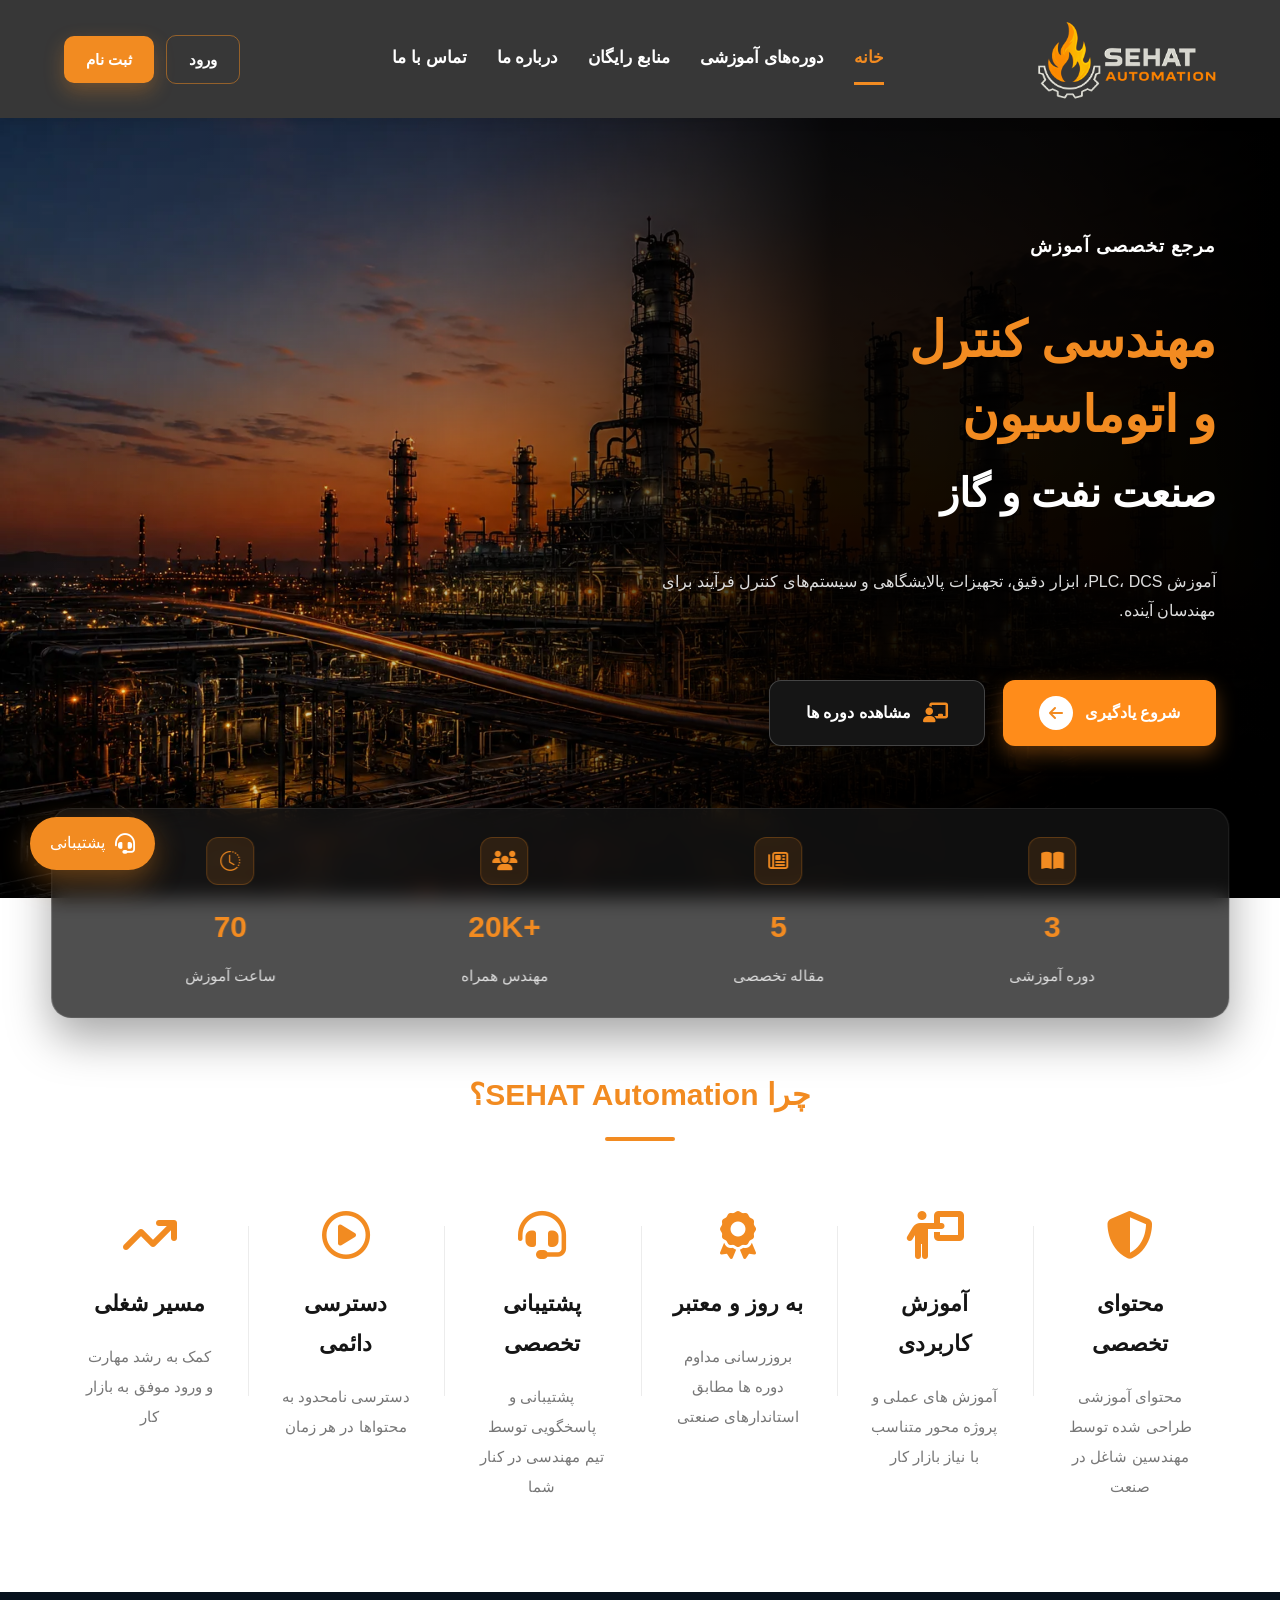
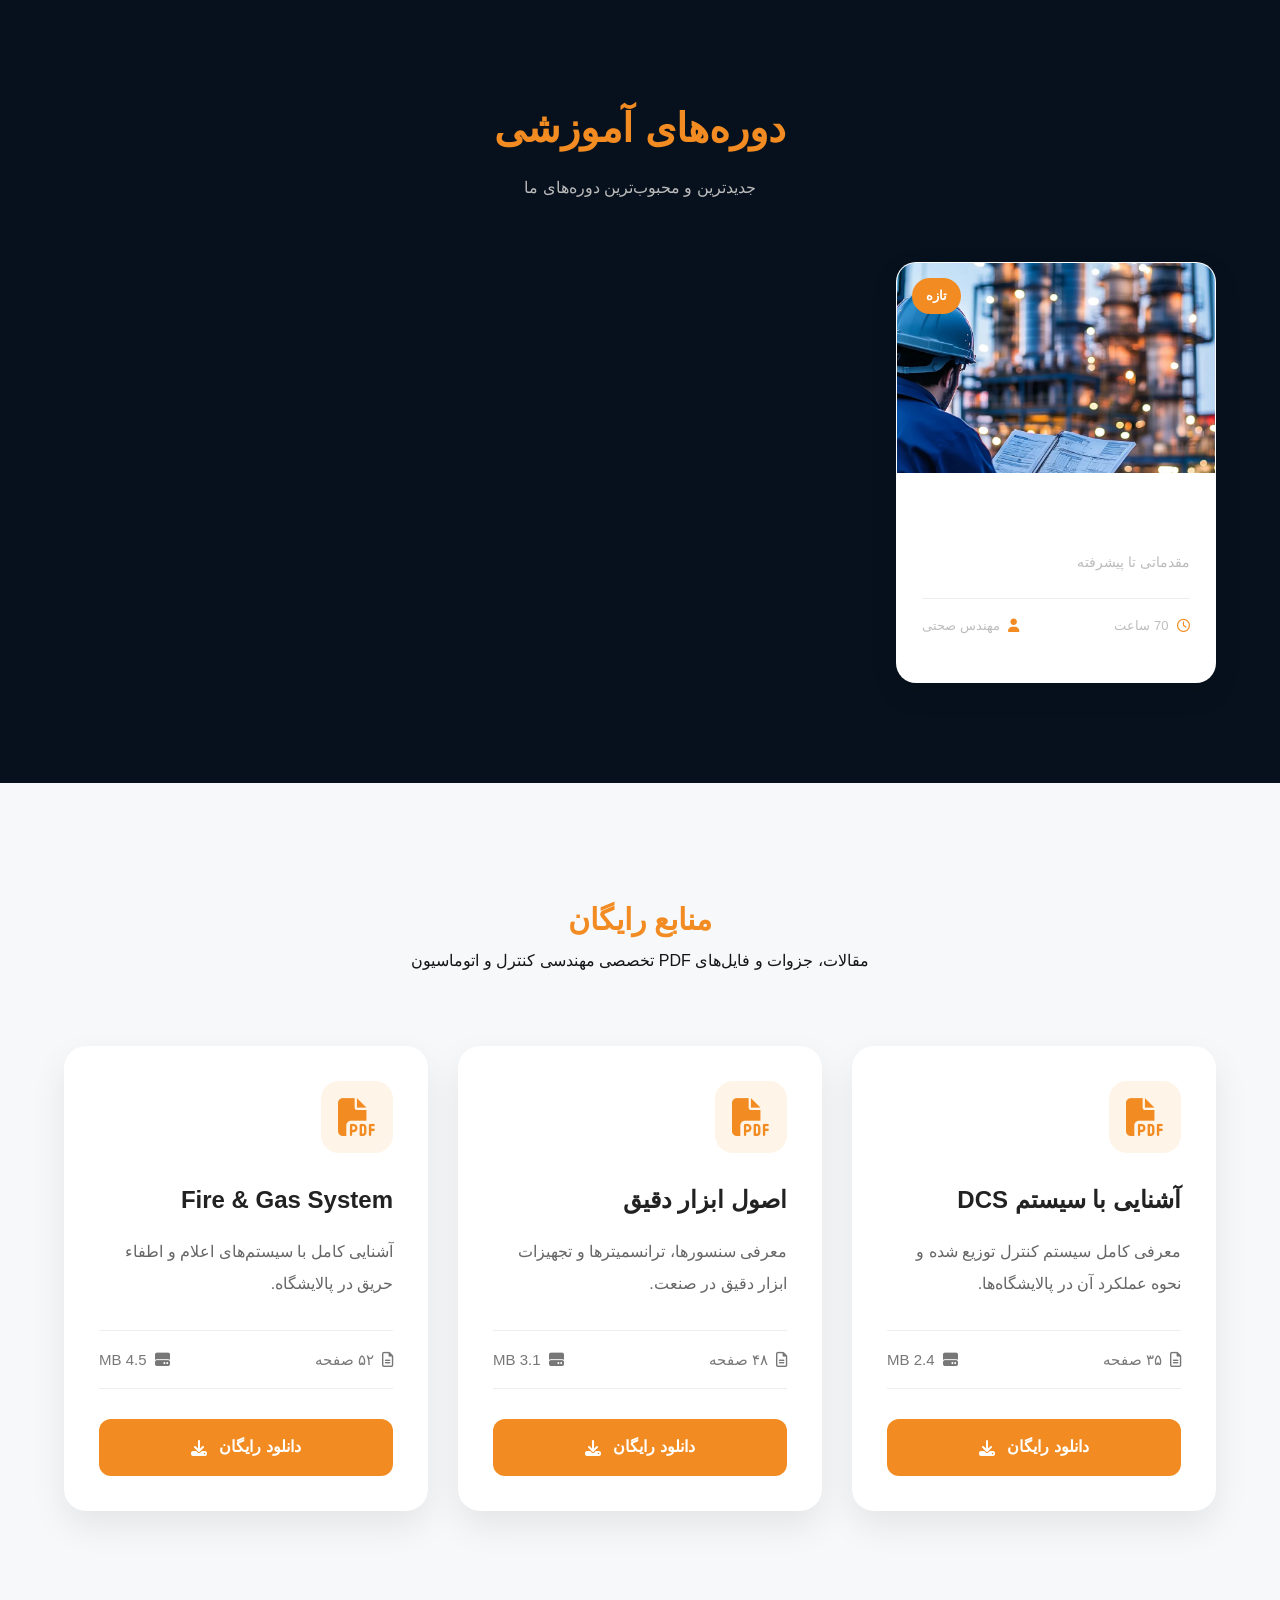
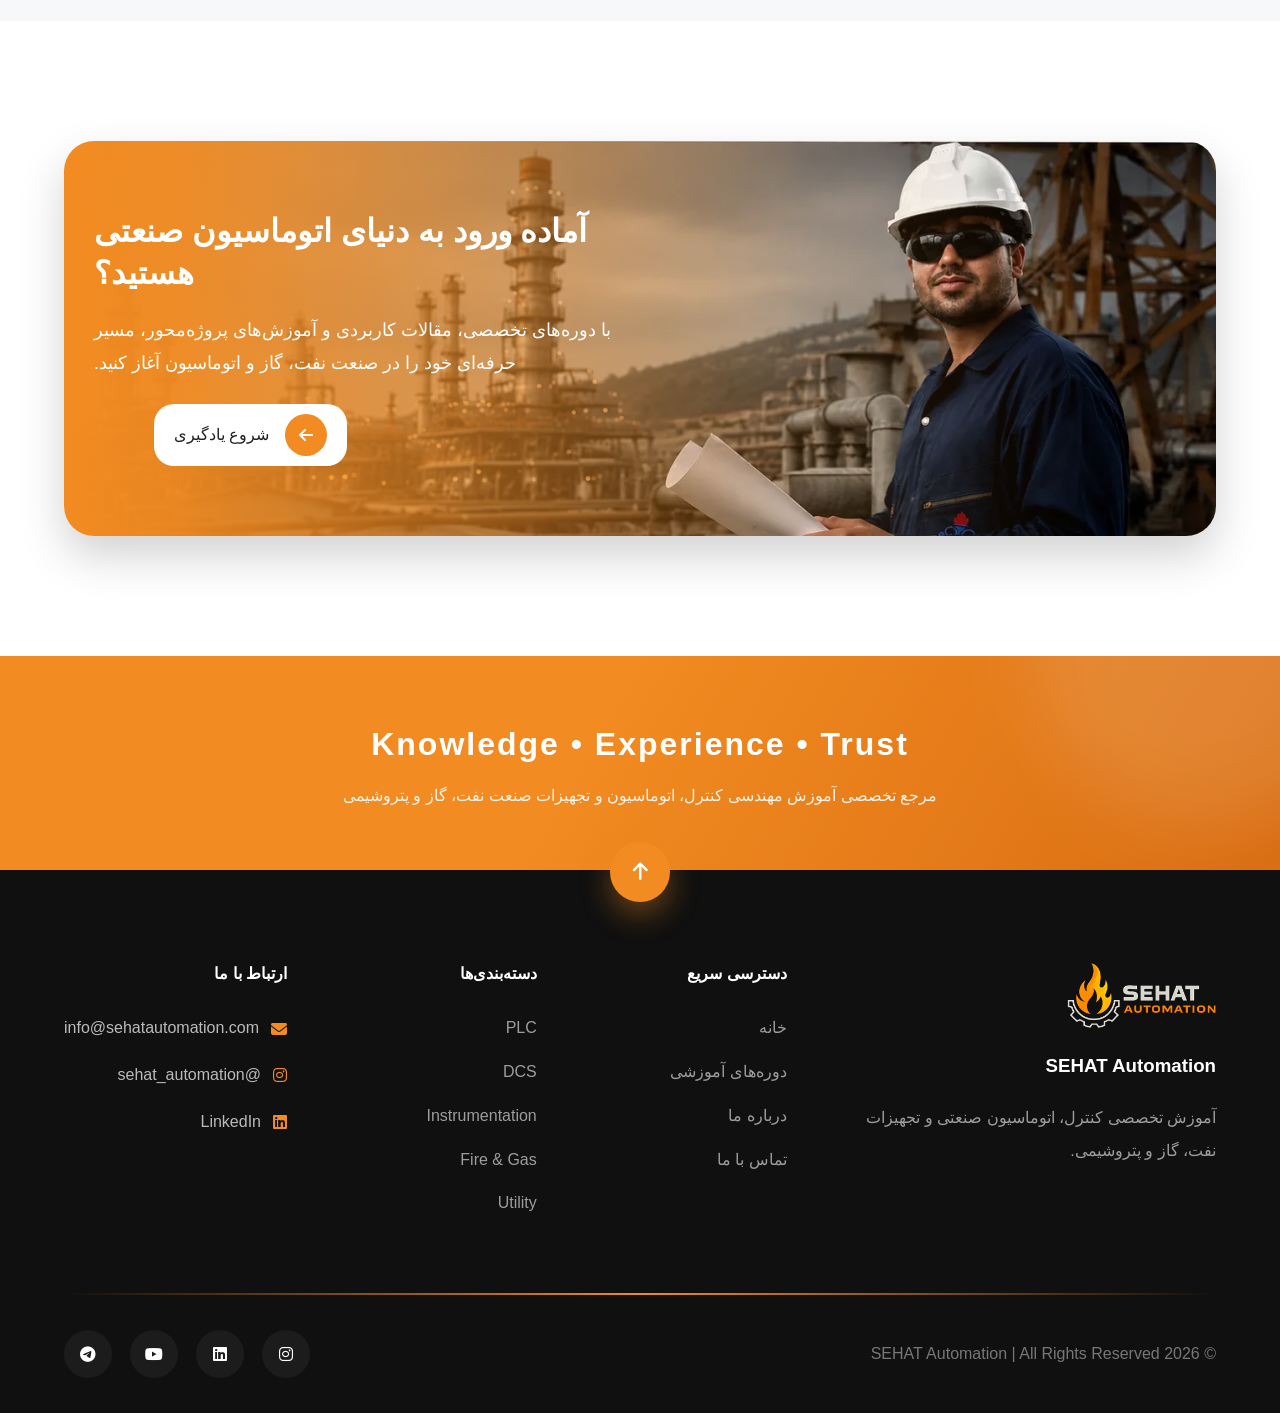
==== commit ccdee1fa: "create pages structure and courses design" ====
--- a/index.html
+++ b/index.html
@@ -21,6 +21,7 @@
     href="https://cdn.jsdelivr.net/npm/bootstrap-icons@1.11.3/font/bootstrap-icons.min.css">
 </head>
 
+<!-- ================= پشتیبانی ================= -->
 <div class="support-button">
 
     <i class="fa-solid fa-headset"></i>
@@ -56,15 +57,13 @@
 
         <a href="#top" class="active">خانه</a>
 
-        <a href="#articles">مقالات</a>
-
-        <a href="#courses">دوره‌های آموزشی</a>
-
-        <a href="#resources">منابع رایگان</a>
-
-        <a href="#about">درباره ما</a>
-
-        <a href="#">تماس با ما</a>
+        <a href="pages/courses.html">دوره‌های آموزشی</a>
+
+        <a href="pages/resources.html">منابع رایگان</a>
+
+        <a href="pages/about.html">درباره ما</a>
+
+        <a href="pages/contact.html">تماس با ما</a>
 
     </nav>
     <!-- Login Button -->
@@ -674,15 +673,13 @@
 
                 <ul>
 
-                    <li><a href="#">خانه</a></li>
-
-                    <li><a href="#">دوره‌های آموزشی</a></li>
-
-                    <li><a href="#">مقالات</a></li>
-
-                    <li><a href="#">درباره ما</a></li>
-
-                    <li><a href="#">تماس با ما</a></li>
+                    <li><a href="#top">خانه</a></li>
+
+                    <li><a href="pages/courses.html">دوره‌های آموزشی</a></li>
+
+                    <li><a href="pages/about.html">درباره ما</a></li>
+
+                    <li><a href="pages/contact.html">تماس با ما</a></li>
 
                 </ul>
 
--- a/css/style.css
+++ b/css/style.css
@@ -893,7 +893,7 @@
 
 .course-card{
 
-     width:320px;
+     width:380px;
      background:#0f1d2b;
      border-radius:18px;
      overflow:hidden;
@@ -922,6 +922,7 @@
     position:relative;
 
     overflow:hidden;
+    height: 240px;
 
 }
 
@@ -1469,7 +1470,7 @@
         #d96d12 100%
     );
 
-    padding:55px 20px;
+    padding:60px 20px;
 
     text-align:center;
 
@@ -1958,4 +1959,824 @@
 
     transition-delay:.5s;
 
+}
+
+/* =====================================================
+   COURSES PAGE
+===================================================== */
+
+/* ================= PAGE HERO ================= */
+
+
+.courses-hero{
+
+    height:380px;
+
+    background:
+    linear-gradient(
+        rgba(0,0,0,.65),
+        rgba(0,0,0,.75)
+    ),
+    url("../images/hero2.webp");
+
+    background-size:cover;
+
+    background-position:center;
+
+    display:flex;
+
+    align-items:center;
+
+    justify-content:center;
+
+    text-align:center;
+
+    color:white;
+
+}
+
+
+
+.page-hero-content span{
+
+    color:var(--orange);
+
+    font-size:18px;
+
+    font-weight:600;
+
+}
+
+
+
+.page-hero-content h1{
+
+    font-size:45px;
+
+    margin:20px 0;
+
+}
+
+
+
+.page-hero-content p{
+
+    font-size:18px;
+
+    color:#ddd;
+
+}
+
+
+
+/* ================= FILTER ================= */
+
+
+.course-filter{
+
+    padding:30px 0;
+
+    background:white;
+
+}
+
+
+
+.filter-buttons{
+
+    display:flex;
+
+    justify-content:center;
+
+    gap:15px;
+
+    flex-wrap:wrap;
+
+}
+
+
+
+.filter-buttons button{
+
+    border:none;
+
+    background:#f5f5f5;
+
+    padding:12px 25px;
+
+    border-radius:30px;
+
+    cursor:pointer;
+
+    font-family:inherit;
+
+    transition:.3s ease;
+
+}
+
+
+
+.filter-buttons button:hover,
+.filter-buttons .active{
+
+    background:var(--orange);
+
+    color:white;
+
+}
+
+
+
+
+/* ================= COURSES SECTION ================= */
+
+
+.courses-page{
+
+    padding:70px 0;
+
+    background:#f8f9fb;
+
+}
+
+
+
+
+.courses-grid{
+
+    display:flex;
+
+    justify-content:center;
+
+    margin-top:30px;
+
+}
+
+
+
+
+
+/* ================= COURSE CARD ================= */
+
+
+.course-card{
+
+    width:320px;
+
+    background:white;
+
+    border-radius:20px;
+
+    box-shadow:
+
+    0 10px 30px rgba(0,0,0,.08);
+
+    transition:.35s ease;
+
+}
+
+
+
+.course-card:hover{
+
+    transform:translateY(-10px);
+
+    box-shadow:
+
+    0 20px 40px rgba(0,0,0,.15);
+
+}
+
+
+
+
+
+/* ================= IMAGE ================= */
+
+
+.course-image{
+
+    position:relative;
+
+    height:210px;
+
+}
+
+
+
+.course-image img{
+
+    width:100%;
+
+    height:100%;
+
+    object-fit:cover;
+
+}
+
+
+
+.badge{
+
+    position:absolute;
+
+    top:15px;
+
+    
+
+    background:var(--orange);
+
+    color:white;
+
+    padding:6px 14px;
+
+    border-radius:20px;
+
+    font-size:13px;
+
+}
+
+
+
+
+
+/* ================= CONTENT ================= */
+
+
+.course-content{
+
+    padding:25px;
+
+}
+
+
+
+.course-content h3{
+
+    font-size:20px;
+
+    margin-bottom:15px;
+
+}
+
+
+
+.course-content p{
+
+    color:#666;
+
+    line-height:1.9;
+
+    font-size:14px;
+
+}
+
+
+
+
+
+.course-info{
+
+    display:flex;
+
+    justify-content:space-between;
+
+    margin:20px 0;
+
+    padding-top:15px;
+
+    border-top:
+
+    1px solid #eee;
+
+    font-size:13px;
+
+}
+
+
+
+.course-info i{
+
+    color:var(--orange);
+
+    margin-left:5px;
+
+}
+
+
+
+
+
+.course-btn{
+
+    display:block;
+
+    text-align:center;
+
+    background:var(--orange);
+
+    color:white;
+
+    padding:12px;
+
+    border-radius:10px;
+
+    text-decoration:none;
+
+    transition:.3s ease;
+
+}
+
+
+
+.course-btn:hover{
+
+    background:#d96d12;
+
+}
+
+
+
+
+
+/* ================= COMING COURSES ================= */
+
+
+.coming-course{
+
+    margin-top:40px;
+
+    padding:25px;
+
+    text-align:center;
+
+    background:white;
+
+    border-radius:20px;
+
+    border:
+
+    1px dashed #ddd;
+
+}
+
+
+
+.coming-course i{
+
+    font-size:40px;
+
+    color:var(--orange);
+
+    margin-bottom:15px;
+
+}
+
+
+
+.coming-course h3{
+
+    font-size:22px;
+
+    margin-bottom:10px;
+
+}
+
+
+
+.coming-course p{
+
+    color:#777;
+
+}
+
+
+
+
+
+/* ================= COURSE CTA ================= */
+
+
+.course-cta{
+
+    padding:80px 0;
+
+}
+
+
+
+.course-cta .cta-box{
+
+    background:
+
+    linear-gradient(
+        120deg,
+        rgba(242,139,33,.8),
+        rgba(217,109,18,.85)
+    ),
+    url("../images/hero2.webp");
+
+
+    background-size:cover;
+
+    background-position:center;
+
+    color:white;
+
+    padding:50px;
+
+    border-radius:25px;
+
+    text-align:center;
+
+}
+
+
+
+.course-cta h2{
+
+    font-size:30px;
+
+    margin-bottom:15px;
+
+}
+
+
+
+.course-cta p{
+
+    font-size:17px;
+
+    margin-bottom:25px;
+
+}
+
+
+
+.course-cta .btn{
+
+    background:white;
+
+    color:var(--orange);
+
+}
+
+
+
+/* =====================================================
+   ABOUT PAGE
+===================================================== */
+
+
+/* ================= ABOUT HERO ================= */
+
+
+.about-hero{
+
+    height:380px;
+
+    background:
+
+    linear-gradient(
+        rgba(0,0,0,.65),
+        rgba(0,0,0,.75)
+    ),
+
+    url("../images/about-bg.webp");
+
+    background-size:cover;
+
+    background-position:center;
+
+    display:flex;
+
+    align-items:center;
+
+    justify-content:center;
+
+    text-align:center;
+
+    color:white;
+
+}
+
+
+.about-hero .page-hero-content span{
+
+    color:var(--orange);
+
+    font-size:18px;
+
+    font-weight:600;
+
+}
+
+
+.about-hero h1{
+
+    font-size:45px;
+
+    margin:20px 0;
+
+}
+
+
+.about-hero p{
+
+    color:#ddd;
+
+    font-size:17px;
+
+}
+
+
+
+
+
+/* ================= STORY SECTION ================= */
+
+
+.about-story{
+
+    padding:90px 0;
+
+    background:#fff;
+
+}
+
+
+.story-grid{
+
+    display:grid;
+
+    grid-template-columns:1fr 1fr;
+
+    align-items:center;
+
+    gap:60px;
+
+}
+
+
+
+.story-image img{
+
+    width:100%;
+
+    border-radius:25px;
+
+    box-shadow:
+
+    0 20px 40px rgba(0,0,0,.12);
+
+}
+
+
+
+.story-content span{
+
+    color:var(--orange);
+
+    font-size:18px;
+
+    font-weight:600;
+
+}
+
+
+
+.story-content h2{
+
+    font-size:34px;
+
+    margin:20px 0;
+
+}
+
+
+
+.story-content p{
+
+    color:#555;
+
+    line-height:2.2;
+
+    font-size:16px;
+
+}
+
+
+
+
+
+/* ================= VALUES ================= */
+
+
+.about-values{
+
+    padding:80px 0;
+
+    background:#f7f8fa;
+
+}
+
+
+
+.values-grid{
+
+    display:grid;
+
+    grid-template-columns:repeat(3,1fr);
+
+    gap:30px;
+
+}
+
+
+
+.value-card{
+
+    background:white;
+
+    padding:35px 25px;
+
+    text-align:center;
+
+    border-radius:20px;
+
+    box-shadow:
+
+    0 10px 30px rgba(0,0,0,.07);
+
+    transition:.3s ease;
+
+}
+
+
+
+.value-card:hover{
+
+    transform:translateY(-8px);
+
+}
+
+
+
+.value-card i{
+
+    width:70px;
+
+    height:70px;
+
+    display:flex;
+
+    align-items:center;
+
+    justify-content:center;
+
+    margin:auto;
+
+    border-radius:50%;
+
+    background:rgba(242,139,33,.12);
+
+    color:var(--orange);
+
+    font-size:30px;
+
+}
+
+
+
+.value-card h3{
+
+    margin:20px 0 10px;
+
+    font-size:21px;
+
+}
+
+
+
+.value-card p{
+
+    color:#666;
+
+    line-height:2;
+
+    font-size:14px;
+
+}
+
+
+
+
+
+/* ================= MISSION ================= */
+
+
+.about-mission{
+
+    padding:80px 0;
+
+}
+
+
+
+.mission-box{
+
+    background:
+
+    linear-gradient(
+        120deg,
+        rgba(242,139,33,.95),
+        rgba(217,109,18,.9)
+    );
+
+    padding:60px 40px;
+
+    border-radius:25px;
+
+    color:white;
+
+    text-align:center;
+
+}
+
+
+
+.mission-box h2{
+
+    font-size:32px;
+
+    margin-bottom:20px;
+
+}
+
+
+
+.mission-box p{
+
+    font-size:17px;
+
+    line-height:2;
+
+}
+
+
+
+
+
+/* ================= RESPONSIVE ================= */
+
+
+@media(max-width:768px){
+
+
+.about-hero{
+
+    height:300px;
+
+}
+
+
+.about-hero h1{
+
+    font-size:30px;
+
+}
+
+
+.story-grid{
+
+    grid-template-columns:1fr;
+
+    gap:30px;
+
+}
+
+
+.story-content{
+
+    text-align:center;
+
+}
+
+
+
+.values-grid{
+
+    grid-template-columns:1fr;
+
+}
+
+
+
+.mission-box{
+
+    padding:40px 20px;
+
+}
+
+
 }
